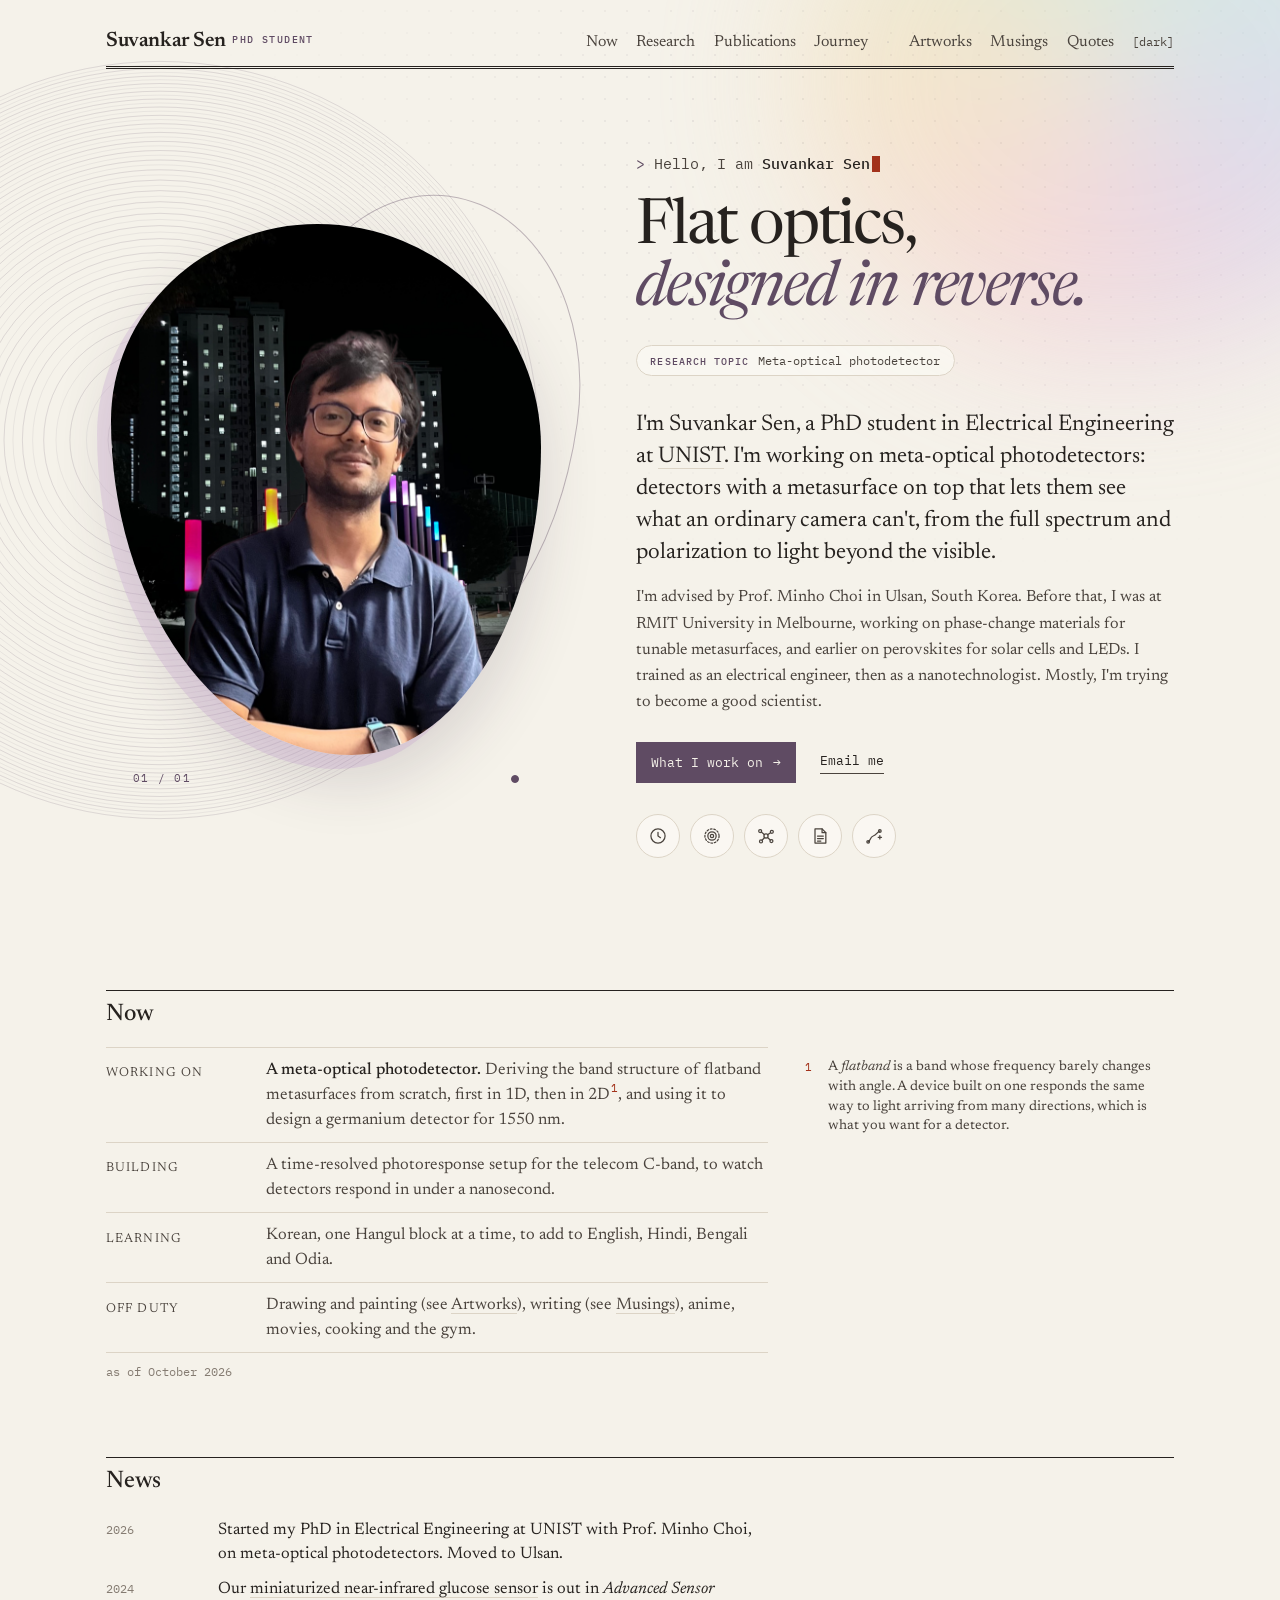
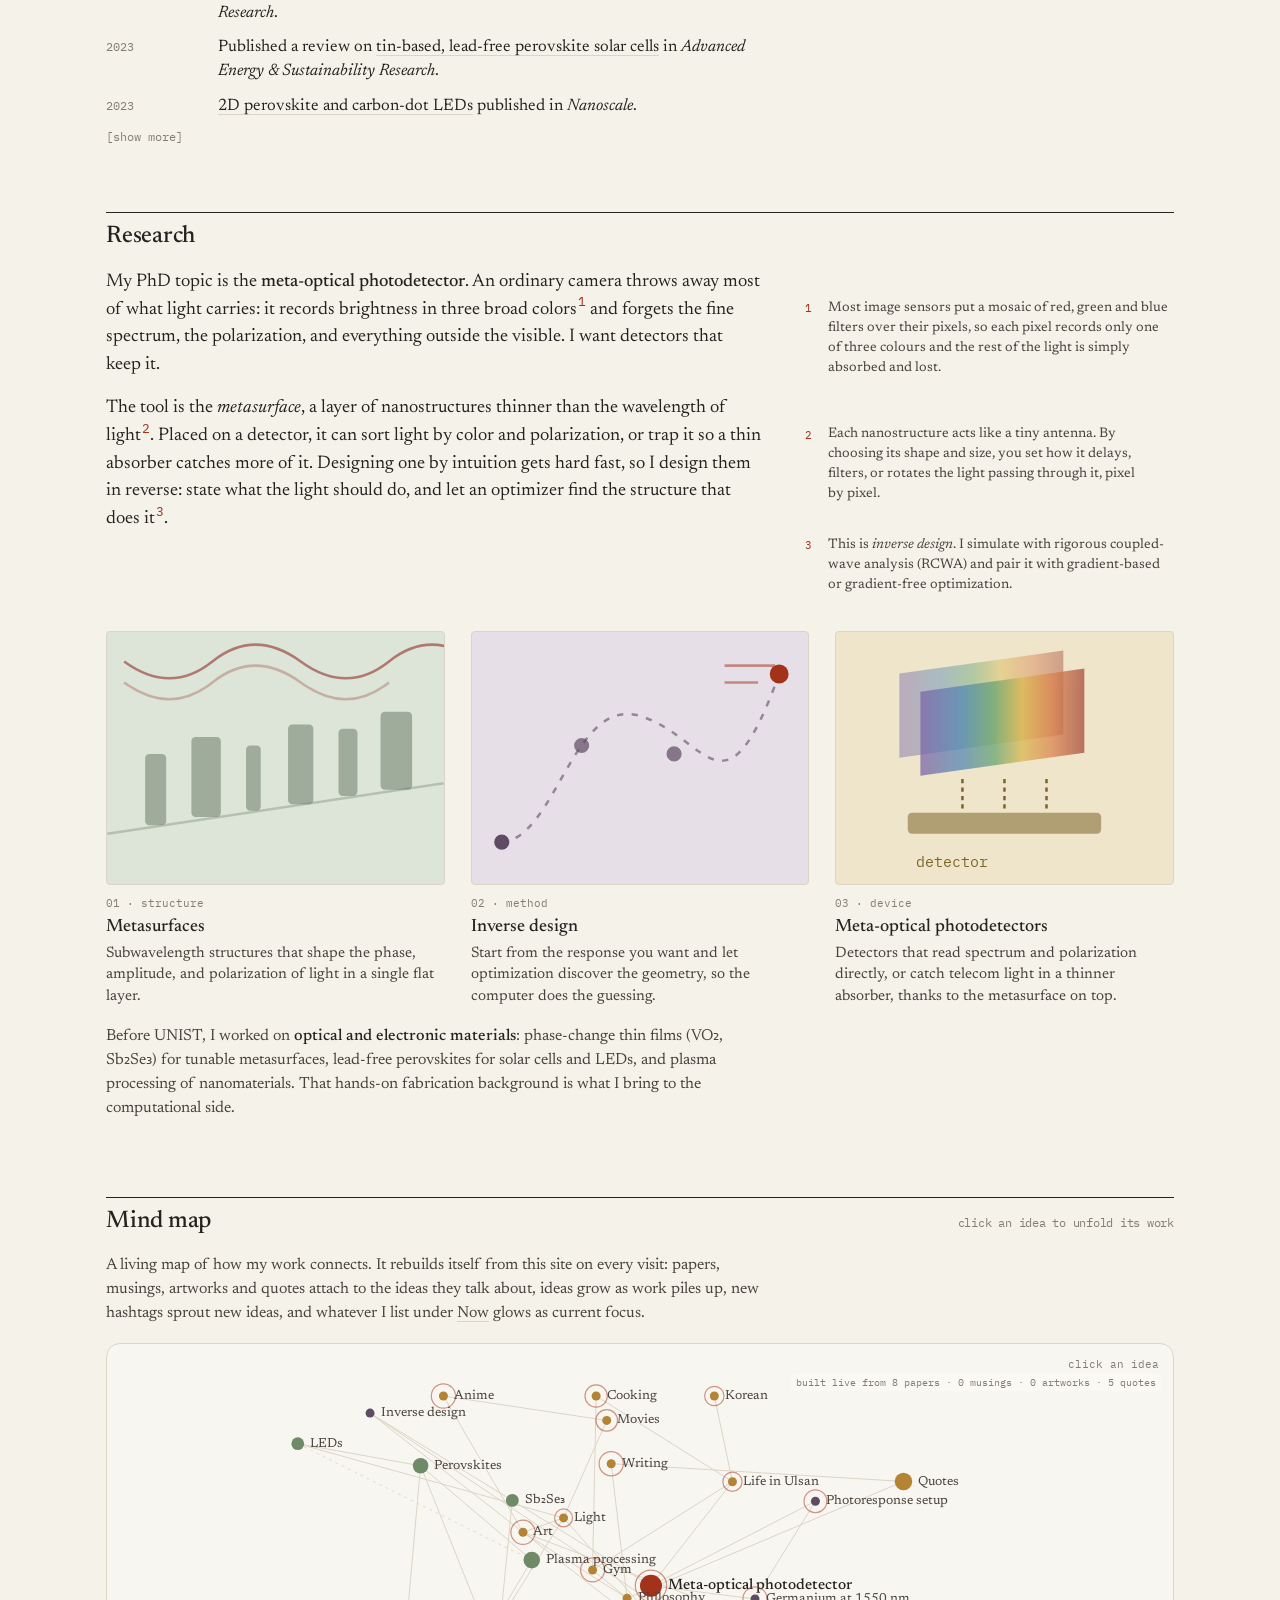
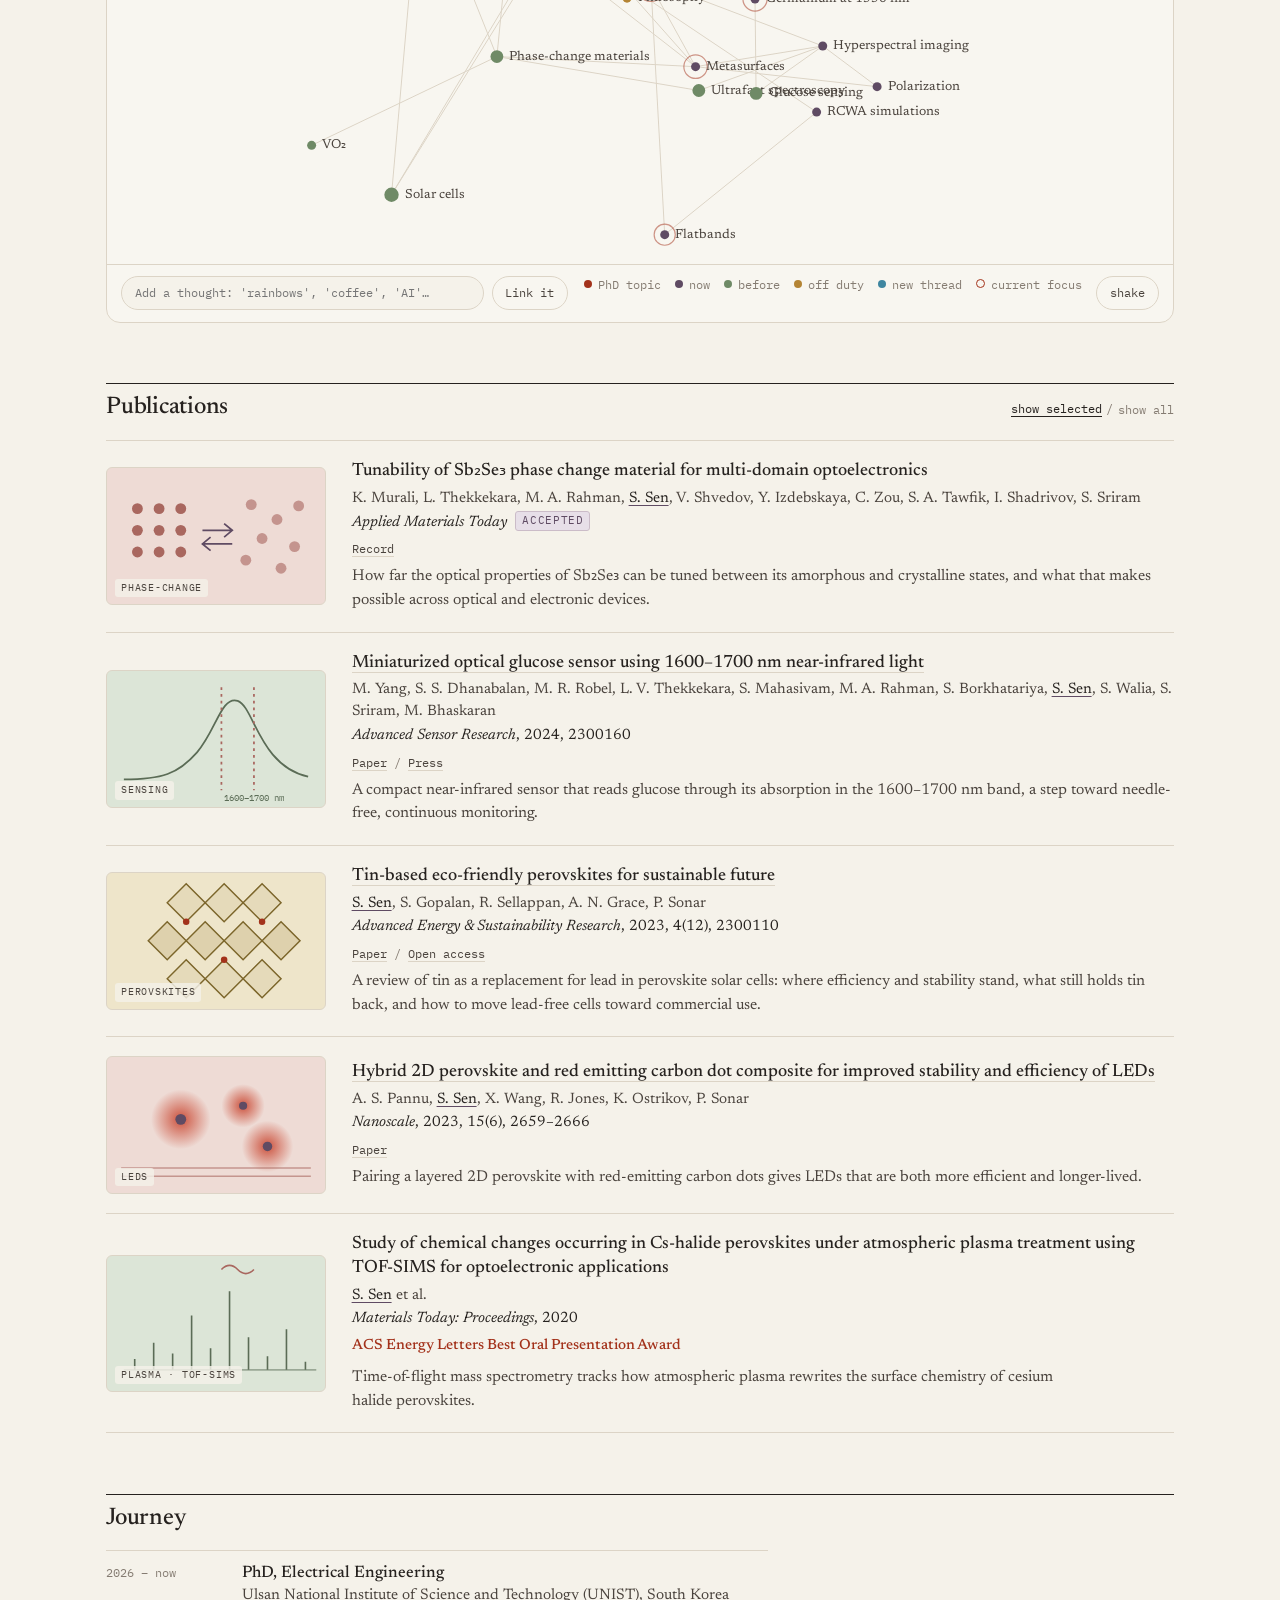
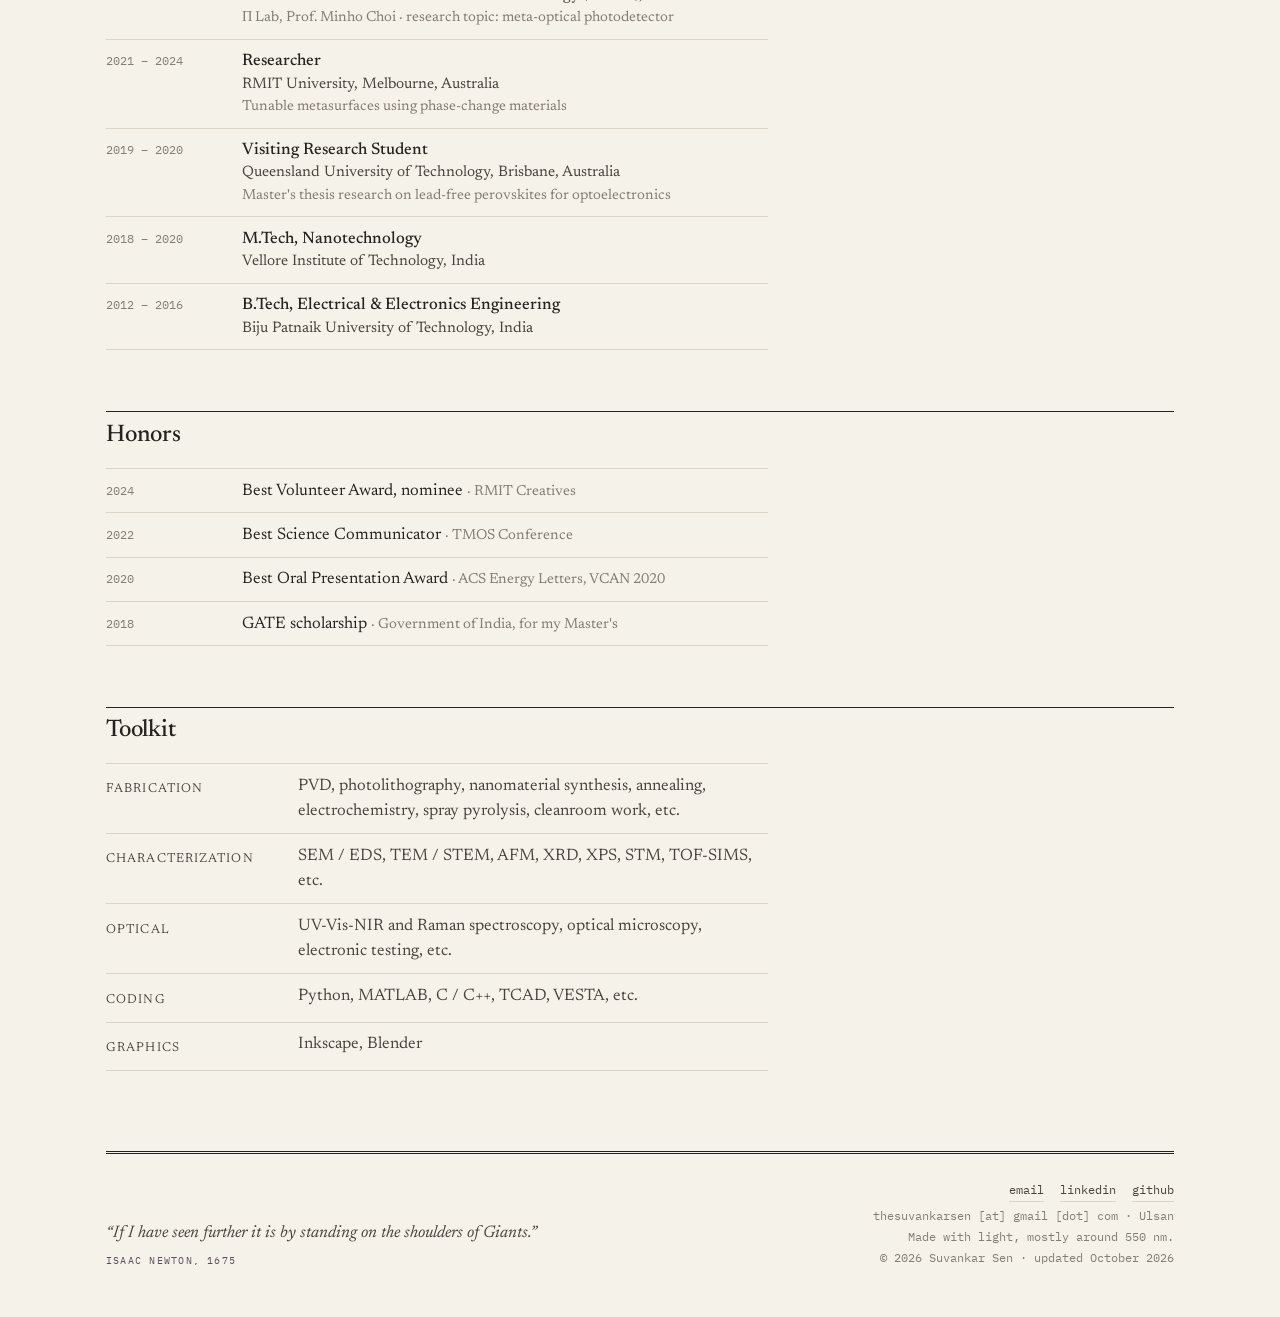
==== index.html @ 58eb1ae8 "Add Graphics to Toolkit Co-Authored-By: Claude Opus 5.5 <noreply@anthropic.com> Claude-Session: htt" ====
<!DOCTYPE html>
<html lang="en">
<head>
<meta charset="UTF-8">
<meta name="viewport" content="width=device-width, initial-scale=1.0">
<title>Suvankar Sen</title>
<meta name="author" content="Suvankar Sen">
<meta name="description" content="Suvankar Sen, PhD student in Electrical Engineering at UNIST. Research topic: meta-optical photodetectors, designed with metasurfaces and inverse design.">
<meta property="og:title" content="Suvankar Sen">
<meta property="og:description" content="PhD student at UNIST. Research topic: meta-optical photodetectors.">
<meta property="og:type" content="website">
<link rel="icon" href="data:image/svg+xml,%3Csvg xmlns='http://www.w3.org/2000/svg' viewBox='0 0 32 32'%3E%3Cellipse cx='16' cy='16' rx='13' ry='15' fill='%235f4b63'/%3E%3Ctext x='16' y='21.5' text-anchor='middle' font-family='Georgia,serif' font-size='16' fill='%23fbf9f4'%3ES%3C/text%3E%3C/svg%3E">
<link rel="preconnect" href="https://fonts.googleapis.com">
<link rel="preconnect" href="https://fonts.gstatic.com" crossorigin>
<link href="https://fonts.googleapis.com/css2?family=Newsreader:ital,opsz,wght@0,6..72,300;0,6..72,400;0,6..72,500;0,6..72,600;1,6..72,400;1,6..72,500&family=IBM+Plex+Mono:ital,wght@0,400;0,500;1,400&display=swap" rel="stylesheet">
<link rel="stylesheet" href="style.css">
</head>
<body>
<div class="bgwrap" aria-hidden="true"><span class="bg glow"></span><span class="bg zone"></span></div>
<div class="page">

  <header class="running">
    <a class="brand" href="index.html">Suvankar Sen<span>PhD student</span></a>
    <nav aria-label="Site">
      <a href="#now">Now</a>
      <a href="#research">Research</a>
      <a href="#publications">Publications</a>
      <a href="#journey">Journey</a>
      <span class="sep" aria-hidden="true">·</span>
      <a href="artworks.html">Artworks</a>
      <a href="musings.html">Musings</a>
      <a href="quotes.html">Quotes</a>
      <button id="theme" type="button" aria-label="Toggle dark mode">[dark]</button>
    </nav>
  </header>

  <main>
  <!-- ===== Hero ===== -->
  <section class="hero" aria-label="Introduction" style="padding-top:0">
    <figure class="portrait">
      <span class="backdrop" aria-hidden="true"></span>
      <!-- Each photo carries the phrase(s) typed while it is on screen (data-say).
           Separate several phrases with |. Swap the placeholder images in images/
           for your own and edit data-say to match. -->
      <div class="frame" id="frame">
        <img class="on" src="Profile-Pic.png" alt="Portrait of Suvankar Sen" data-say="Suvankar Sen|a PhD student at UNIST">
        <img src="images/slide-1.jpg" alt="" data-say="an electrical engineer">
        <img src="images/slide-2.jpg" alt="" data-say="a nanotechnologist">
        <img src="images/slide-3.jpg" alt="" data-say="building meta-optical photodetectors">
        <img src="images/slide-4.jpg" alt="" data-say="an artist on the side">
      </div>
      <figcaption><span class="count" id="count">01 / 05</span><span class="dots" id="dots" role="tablist" aria-label="Choose photo"></span></figcaption>
    </figure>

    <div class="copy">
      <p class="hello"><span class="prompt">&gt;</span> Hello, I am <span id="typed">Suvankar Sen</span><span class="caret" aria-hidden="true"></span></p>
      <h1>Flat optics, <em>designed in reverse.</em></h1>
      <p class="topic"><b>Research topic</b> Meta-optical photodetector</p>
      <p class="lead">I'm Suvankar Sen, a PhD student in Electrical Engineering at <a href="https://www.unist.ac.kr" target="_blank" rel="noopener">UNIST</a>. I'm working on meta-optical photodetectors: detectors with a metasurface on top that lets them see what an ordinary camera can't, from the full spectrum and polarization to light beyond the visible.</p>
      <p class="bio">I'm advised by Prof. Minho Choi in Ulsan, South Korea. Before that, I was at RMIT University in Melbourne, working on phase-change materials for tunable metasurfaces, and earlier on perovskites for solar cells and LEDs. I trained as an electrical engineer, then as a nanotechnologist. Mostly, I'm trying to become a good scientist.</p>
      <div class="actions">
        <a class="btn" href="#research">What I work on <span aria-hidden="true">→</span></a>
        <a class="ul" href="mailto:thesuvankarsen@gmail.com">Email me</a>
      </div>

      <!-- Icon links: the label slides out on hover (always shown on touch screens) -->
      <nav class="dock" aria-label="Sections">
        <a href="#now" aria-label="Now"><svg viewBox="0 0 24 24" fill="none" stroke="currentColor" stroke-width="1.5" stroke-linecap="round" aria-hidden="true"><circle cx="12" cy="12" r="8.5"/><path d="M12 7.5V12l3 2"/></svg><span>Now</span></a>
        <a href="#research" aria-label="Research"><svg viewBox="0 0 24 24" fill="none" stroke="currentColor" stroke-width="1.5" stroke-linecap="round" aria-hidden="true"><circle cx="12" cy="12" r="2"/><circle cx="12" cy="12" r="5"/><circle cx="12" cy="12" r="8.5" stroke-dasharray="2 2.2"/></svg><span>Research</span></a>
        <a href="#mindmap" aria-label="Mind map"><svg viewBox="0 0 24 24" fill="none" stroke="currentColor" stroke-width="1.5" stroke-linecap="round" aria-hidden="true"><circle cx="12" cy="12" r="2.5"/><circle cx="5" cy="6" r="1.8"/><circle cx="19" cy="7" r="1.8"/><circle cx="6" cy="18.5" r="1.8"/><circle cx="18.5" cy="18" r="1.8"/><path d="M10.2 10.4 6.4 7.2M13.9 10.6l3.5-2.6M10.3 13.8l-3 3.3M13.8 13.9l3.3 2.8"/></svg><span>Mind map</span></a>
        <a href="#publications" aria-label="Publications"><svg viewBox="0 0 24 24" fill="none" stroke="currentColor" stroke-width="1.5" stroke-linecap="round" stroke-linejoin="round" aria-hidden="true"><path d="M6 3.5h8.5L19 8v12.5H6z"/><path d="M14.5 3.5V8H19M9 12h7M9 15h7M9 18h4"/></svg><span>Publications</span></a>
        <a href="#journey" aria-label="Journey"><svg viewBox="0 0 24 24" fill="none" stroke="currentColor" stroke-width="1.5" stroke-linecap="round" stroke-linejoin="round" aria-hidden="true"><path d="M5 19c3-1 2-6 6-7s5-5 8-6"/><circle cx="5" cy="19" r="1.6"/><circle cx="19" cy="6" r="1.6"/><path d="M19 11.5v4M17 13.5h4"/></svg><span>Journey</span></a>
      </nav>
    </div>
  </section>

  <!-- ===== Now ===== -->
  <section id="now" class="reveal">
    <h2>Now</h2>
    <div class="col">
      <dl class="now">
        <div><dt>Working on</dt><dd><b>A meta-optical photodetector.</b> Deriving the band structure of flatband metasurfaces from scratch, first in 1D, then in 2D<label for="sn-flat" class="sn-toggle"></label><input type="checkbox" id="sn-flat" class="sn-check"><span class="sidenote">A <em>flatband</em> is a band whose frequency barely changes with angle. A device built on one responds the same way to light arriving from many directions, which is what you want for a detector.</span>, and using it to design a germanium detector for 1550&nbsp;nm.</dd></div>
        <div><dt>Building</dt><dd>A time-resolved photoresponse setup for the telecom C-band, to watch detectors respond in under a nanosecond.</dd></div>
        <div><dt>Learning</dt><dd>Korean, one Hangul block at a time, to add to English, Hindi, Bengali and Odia.</dd></div>
        <div><dt>Off duty</dt><dd>Drawing and painting (see <a href="artworks.html">Artworks</a>), writing (see <a href="musings.html">Musings</a>), anime, movies, cooking and the gym.</dd></div>
      </dl>
      <p class="asof">as of October 2026</p>
    </div>
  </section>

  <!-- ===== News ===== -->
  <section id="news" class="reveal">
    <h2>News</h2>
    <div class="col">
      <ul class="news" id="newsList">
        <li><span class="d">2026</span><span>Started my PhD in Electrical Engineering at UNIST with Prof. Minho Choi, on meta-optical photodetectors. Moved to Ulsan.</span></li>
        <li><span class="d">2024</span><span>Our <a href="#p-glucose">miniaturized near-infrared glucose sensor</a> is out in <em>Advanced Sensor Research</em>.</span></li>
        <li><span class="d">2023</span><span>Published a review on <a href="#p-tin">tin-based, lead-free perovskite solar cells</a> in <em>Advanced Energy &amp; Sustainability Research</em>.</span></li>
        <li><span class="d">2023</span><span><a href="#p-led">2D perovskite and carbon-dot LEDs</a> published in <em>Nanoscale</em>.</span></li>
        <li class="hidden"><span class="d">2022</span><span>Named Best Science Communicator at the TMOS Conference.</span></li>
        <li class="hidden"><span class="d">2020</span><span>Won the ACS Energy Letters Best Oral Presentation Award at VCAN 2020.</span></li>
      </ul>
      <button class="show-more" id="newsMore" type="button">[show more]</button>
    </div>
  </section>

  <!-- ===== Research ===== -->
  <section id="research" class="reveal">
    <h2>Research</h2>
    <div class="col">
      <p>My PhD topic is the <b style="font-weight:500">meta-optical photodetector</b>. An ordinary camera throws away most of what light carries: it records brightness in three broad colors<label for="sn-rgb" class="sn-toggle"></label><input type="checkbox" id="sn-rgb" class="sn-check"><span class="sidenote">Most image sensors put a mosaic of red, green and blue filters over their pixels, so each pixel records only one of three colours and the rest of the light is simply absorbed and lost.</span> and forgets the fine spectrum, the polarization, and everything outside the visible. I want detectors that keep it.</p>
      <p>The tool is the <em>metasurface</em>, a layer of nanostructures thinner than the wavelength of light<label for="sn-meta" class="sn-toggle"></label><input type="checkbox" id="sn-meta" class="sn-check"><span class="sidenote">Each nanostructure acts like a tiny antenna. By choosing its shape and size, you set how it delays, filters, or rotates the light passing through it, pixel by pixel.</span>. Placed on a detector, it can sort light by color and polarization, or trap it so a thin absorber catches more of it. Designing one by intuition gets hard fast, so I design them in reverse: state what the light should do, and let an optimizer find the structure that does it<label for="sn-inv" class="sn-toggle"></label><input type="checkbox" id="sn-inv" class="sn-check"><span class="sidenote">This is <em>inverse design</em>. I simulate with rigorous coupled-wave analysis (RCWA) and pair it with gradient-based or gradient-free optimization.</span>.</p>
    </div>
    <div class="grid">
      <div>
        <div class="thumb" style="background:var(--t-sage)">
          <svg viewBox="0 0 160 120" aria-hidden="true"><g fill="none" stroke="#5b6c56" stroke-width="1.2" opacity=".85">
            <path d="M0 96 L160 72" stroke-opacity=".35"/>
            <g fill="#5b6c56" fill-opacity=".55" stroke="none">
              <rect x="18" y="58" width="10" height="34" rx="2"/><rect x="40" y="50" width="14" height="38" rx="2"/><rect x="66" y="54" width="7" height="31" rx="2"/>
              <rect x="86" y="44" width="12" height="38" rx="2"/><rect x="110" y="46" width="9" height="32" rx="2"/><rect x="130" y="38" width="15" height="37" rx="2"/>
            </g>
            <path d="M8 14 Q 30 30 50 14 T 92 14 T 134 14 T 176 14" stroke="#a9675f"/>
            <path d="M8 24 Q 30 40 50 24 T 92 24 T 134 24" stroke="#a9675f" stroke-opacity=".5"/>
          </g></svg>
        </div>
        <div class="cap"><span class="m">01 · structure</span><div class="t">Metasurfaces</div><span class="s">Subwavelength structures that shape the phase, amplitude, and polarization of light in a single flat layer.</span></div>
      </div>
      <div>
        <div class="thumb" style="background:var(--t-plum)">
          <svg viewBox="0 0 160 120" aria-hidden="true"><g fill="none" stroke="#5f4b63" stroke-width="1.2">
            <path d="M14 100 C 40 98, 48 30, 80 40 S 120 92, 146 20" stroke-dasharray="3 4" opacity=".6"/>
            <circle cx="14" cy="100" r="3" fill="#5f4b63"/><circle cx="52" cy="54" r="3" fill="#5f4b63" opacity=".7"/><circle cx="96" cy="58" r="3" fill="#5f4b63" opacity=".7"/><circle cx="146" cy="20" r="4.5" fill="#a3321b" stroke="none"/>
            <path d="M120 16 h24 M120 24 h16" stroke="#a3321b" opacity=".5"/>
          </g></svg>
        </div>
        <div class="cap"><span class="m">02 · method</span><div class="t">Inverse design</div><span class="s">Start from the response you want and let optimization discover the geometry, so the computer does the guessing.</span></div>
      </div>
      <div>
        <div class="thumb" style="background:var(--t-sand)">
          <svg viewBox="0 0 160 120" aria-hidden="true">
            <defs><linearGradient id="spec" x1="0" x2="1"><stop offset="0" stop-color="#6b4fa0"/><stop offset=".25" stop-color="#3c78b4"/><stop offset=".45" stop-color="#4f9a62"/><stop offset=".62" stop-color="#d6b13a"/><stop offset=".8" stop-color="#d8743a"/><stop offset="1" stop-color="#9a2f22"/></linearGradient></defs>
            <g opacity=".85"><rect x="30" y="10" width="78" height="40" fill="url(#spec)" opacity=".45" transform="skewY(-8) translate(0,14)"/><rect x="40" y="20" width="78" height="40" fill="url(#spec)" opacity=".75" transform="skewY(-8) translate(0,14)"/></g>
            <rect x="34" y="86" width="92" height="10" rx="2" fill="#7c662b" opacity=".55"/>
            <path d="M60 70 v14 M80 70 v14 M100 70 v14" stroke="#7c662b" stroke-width="1.2" stroke-dasharray="2 2"/>
            <text x="38" y="112" font-family="IBM Plex Mono, monospace" font-size="7" fill="#7c662b">detector</text>
          </svg>
        </div>
        <div class="cap"><span class="m">03 · device</span><div class="t">Meta-optical photodetectors</div><span class="s">Detectors that read spectrum and polarization directly, or catch telecom light in a thinner absorber, thanks to the metasurface on top.</span></div>
      </div>
    </div>
    <p class="col muted" style="font-size:1rem; margin-top:1rem">Before UNIST, I worked on <b style="font-weight:500;color:var(--ink)">optical and electronic materials</b>: phase-change thin films (VO₂, Sb₂Se₃) for tunable metasurfaces, lead-free perovskites for solar cells and LEDs, and plasma processing of nanomaterials. That hands-on fabrication background is what I bring to the computational side.</p>
  </section>

  <!-- ===== Mind map ===== -->
  <section id="mindmap" class="reveal">
    <h2>Mind map <span class="more">click an idea to unfold its work</span></h2>
    <p class="col muted mm-intro">A living map of how my work connects. It rebuilds itself from this site on every visit: papers, musings, artworks and quotes attach to the ideas they talk about, ideas grow as work piles up, new hashtags sprout new ideas, and whatever I list under <a href="#now">Now</a> glows as current focus.</p>
    <div class="mm">
      <canvas id="mm" aria-label="Interactive map of how my research and interests connect. Drag nodes, click one for a note, or add your own word below."></canvas>
      <div class="card-note" id="mmCard" role="status" aria-live="polite"></div>
      <span class="mm-hint" id="mmHint">click an idea</span>
      <span class="mm-status" id="mmStatus"></span>
      <div class="mm-bar">
        <form id="mmForm">
          <input id="mmInput" type="text" maxlength="28" placeholder="Add a thought: 'rainbows', 'coffee', 'AI'…" aria-label="Add a word to the map" autocomplete="off">
          <button type="submit">Link it</button>
        </form>
        <div class="mm-legend">
          <span><i style="background:var(--rub)"></i>PhD topic</span>
          <span><i style="background:var(--plum)"></i>now</span>
          <span><i style="background:#6f8a66"></i>before</span>
          <span><i style="background:#b48434"></i>off duty</span>
          <span><i style="background:#3f86a0"></i>new thread</span>
          <span><i class="ring"></i>current focus</span>
          <button type="button" id="mmShake">shake</button>
        </div>
      </div>
    </div>
  </section>

  <!-- ===== Publications ===== -->
  <section id="publications" class="reveal">
    <h2>Publications <span class="more toggle" role="group" aria-label="Filter publications"><button type="button" data-f="sel" aria-pressed="true">show selected</button> / <button type="button" data-f="all" aria-pressed="false">show all</button></span></h2>
    <ol class="pubs" id="pubs">

      <li class="pub" data-sel="1">
        <!-- To add a video later, replace the <svg> with:
             <video src="media/my-clip.mp4" muted loop playsinline preload="none"></video>
             It plays on hover (desktop) or when scrolled into view (phone). -->
        <div class="media" style="background:var(--t-rose)">
          <svg viewBox="0 0 160 100" aria-hidden="true"><g fill="#a9675f">
            <circle cx="22" cy="30" r="4"/><circle cx="38" cy="30" r="4"/><circle cx="54" cy="30" r="4"/><circle cx="22" cy="46" r="4"/><circle cx="38" cy="46" r="4"/><circle cx="54" cy="46" r="4"/><circle cx="22" cy="62" r="4"/><circle cx="38" cy="62" r="4"/><circle cx="54" cy="62" r="4"/>
            <circle cx="106" cy="27" r="4" opacity=".6"/><circle cx="125" cy="38" r="4" opacity=".6"/><circle cx="114" cy="52" r="4" opacity=".6"/><circle cx="138" cy="58" r="4" opacity=".6"/><circle cx="102" cy="68" r="4" opacity=".6"/><circle cx="128" cy="74" r="4" opacity=".6"/><circle cx="141" cy="28" r="4" opacity=".6"/></g>
            <path d="M70 46 h22 m-6 -5 l6 5 -6 5 M92 56 h-22 m6 -5 l-6 5 6 5" stroke="#5f4b63" stroke-width="1.3" fill="none"/></svg>
          <span class="tag">phase-change</span>
        </div>
        <div>
          <div class="t">Tunability of Sb₂Se₃ phase change material for multi-domain optoelectronics</div>
          <div class="au">K. Murali, L. Thekkekara, M. A. Rahman, <u>S. Sen</u>, V. Shvedov, Y. Izdebskaya, C. Zou, S. A. Tawfik, I. Shadrivov, S. Sriram</div>
          <div class="v"><em>Applied Materials Today</em> <span class="status">accepted</span></div>
          <div class="lk"><a href="https://openresearch-repository.anu.edu.au/entities/publication/3a785ab1-55a9-44aa-acb0-f72ddc8fab2f" target="_blank" rel="noopener">Record</a></div>
          <p class="desc">How far the optical properties of Sb₂Se₃ can be tuned between its amorphous and crystalline states, and what that makes possible across optical and electronic devices.</p>
        </div>
      </li>

      <li class="pub" data-sel="0">
        <div class="media" style="background:var(--t-plum)">
          <svg viewBox="0 0 160 100" aria-hidden="true"><g fill="none" stroke="#5f4b63" stroke-width="1.3">
            <path d="M10 70 h20 l4 -40 l4 40 h12 l4 -24 l4 24 h14 l4 -12 l4 12 h80" />
            <path d="M10 82 Q 50 70 80 82 T 150 82" stroke-opacity=".45"/></g></svg>
          <span class="tag">ultrafast</span>
        </div>
        <div>
          <div class="t">Probing ultrafast spectroscopic analysis of intercalation in topological materials: carrier and phonon dynamics in A<sub>x</sub>Bi₂Se₃</div>
          <div class="au"><u>S. Sen</u> as second author</div>
          <div class="v">Submitted to <em>ACS Applied Optical Materials</em> <span class="status">under review</span></div>
          <p class="desc">Ultrafast spectroscopy of how intercalating atoms into Bi₂Se₃ changes the way its charge carriers and lattice vibrations relax.</p>
        </div>
      </li>

      <li class="pub" id="p-glucose" data-sel="1">
        <div class="media" style="background:var(--t-sage)">
          <svg viewBox="0 0 160 100" aria-hidden="true"><g fill="none" stroke-width="1.3">
            <path d="M12 80 C 40 80, 52 76, 66 60 S 84 18, 96 22 S 112 70, 148 78" stroke="#5b6c56"/>
            <path d="M84 12 v76 M108 12 v76" stroke="#a9675f" stroke-dasharray="2 3"/>
            <text x="86" y="96" font-family="IBM Plex Mono, monospace" font-size="7" fill="#5b6c56" stroke="none">1600–1700 nm</text></g></svg>
          <span class="tag">sensing</span>
        </div>
        <div>
          <div class="t"><a href="https://doi.org/10.1002/adsr.202300160" target="_blank" rel="noopener">Miniaturized optical glucose sensor using 1600–1700 nm near-infrared light</a></div>
          <div class="au">M. Yang, S. S. Dhanabalan, M. R. Robel, L. V. Thekkekara, S. Mahasivam, M. A. Rahman, S. Borkhatariya, <u>S. Sen</u>, S. Walia, S. Sriram, M. Bhaskaran</div>
          <div class="v"><em>Advanced Sensor Research</em>, 2024, 2300160</div>
          <div class="lk"><a href="https://doi.org/10.1002/adsr.202300160" target="_blank" rel="noopener">Paper</a> / <a href="https://tmos.org.au/research/continuous-non-invasive-glucose-sensing-on-the-horizon-with-the-development-of-a-new-optical-sensor/" target="_blank" rel="noopener">Press</a></div>
          <p class="desc">A compact near-infrared sensor that reads glucose through its absorption in the 1600–1700&nbsp;nm band, a step toward needle-free, continuous monitoring.</p>
        </div>
      </li>

      <li class="pub" id="p-tin" data-sel="1">
        <div class="media" style="background:var(--t-sand)">
          <svg viewBox="0 0 160 100" aria-hidden="true"><g stroke="#7c662b" stroke-width="1.1" fill="#d1c196" fill-opacity=".55">
            <path d="M30 50 l14 -14 l14 14 l-14 14z"/><path d="M58 50 l14 -14 l14 14 l-14 14z"/><path d="M86 50 l14 -14 l14 14 l-14 14z"/><path d="M114 50 l14 -14 l14 14 l-14 14z"/>
            <path d="M44 22 l14 -14 l14 14 l-14 14z" fill-opacity=".3"/><path d="M72 22 l14 -14 l14 14 l-14 14z" fill-opacity=".3"/><path d="M100 22 l14 -14 l14 14 l-14 14z" fill-opacity=".3"/>
            <path d="M44 78 l14 -14 l14 14 l-14 14z" fill-opacity=".3"/><path d="M72 78 l14 -14 l14 14 l-14 14z" fill-opacity=".3"/><path d="M100 78 l14 -14 l14 14 l-14 14z" fill-opacity=".3"/></g>
            <g fill="#a3321b"><circle cx="58" cy="36" r="2.4"/><circle cx="86" cy="64" r="2.4"/><circle cx="114" cy="36" r="2.4"/></g></svg>
          <span class="tag">perovskites</span>
        </div>
        <div>
          <div class="t"><a href="https://doi.org/10.1002/aesr.202300110" target="_blank" rel="noopener">Tin-based eco-friendly perovskites for sustainable future</a></div>
          <div class="au"><u>S. Sen</u>, S. Gopalan, R. Sellappan, A. N. Grace, P. Sonar</div>
          <div class="v"><em>Advanced Energy &amp; Sustainability Research</em>, 2023, 4(12), 2300110</div>
          <div class="lk"><a href="https://doi.org/10.1002/aesr.202300110" target="_blank" rel="noopener">Paper</a> / <a href="https://doaj.org/article/e2afdee52e274a88b12fc021350aaa5c" target="_blank" rel="noopener">Open access</a></div>
          <p class="desc">A review of tin as a replacement for lead in perovskite solar cells: where efficiency and stability stand, what still holds tin back, and how to move lead-free cells toward commercial use.</p>
        </div>
      </li>

      <li class="pub" id="p-led" data-sel="1">
        <div class="media" style="background:var(--t-rose)">
          <svg viewBox="0 0 160 100" aria-hidden="true">
            <defs><radialGradient id="glow"><stop offset="0" stop-color="#c8432d" stop-opacity=".9"/><stop offset="1" stop-color="#c8432d" stop-opacity="0"/></radialGradient></defs>
            <circle cx="54" cy="46" r="22" fill="url(#glow)"/><circle cx="100" cy="36" r="16" fill="url(#glow)"/><circle cx="118" cy="66" r="19" fill="url(#glow)"/>
            <g fill="#5f4b63"><circle cx="54" cy="46" r="4"/><circle cx="100" cy="36" r="3"/><circle cx="118" cy="66" r="3.5"/></g>
            <path d="M10 88 h140 M10 82 h140" stroke="#a9675f" stroke-width="1.1" opacity=".6"/></svg>
          <span class="tag">LEDs</span>
        </div>
        <div>
          <div class="t"><a href="https://doi.org/10.1039/D2NR06942C" target="_blank" rel="noopener">Hybrid 2D perovskite and red emitting carbon dot composite for improved stability and efficiency of LEDs</a></div>
          <div class="au">A. S. Pannu, <u>S. Sen</u>, X. Wang, R. Jones, K. Ostrikov, P. Sonar</div>
          <div class="v"><em>Nanoscale</em>, 2023, 15(6), 2659–2666</div>
          <div class="lk"><a href="https://doi.org/10.1039/D2NR06942C" target="_blank" rel="noopener">Paper</a></div>
          <p class="desc">Pairing a layered 2D perovskite with red-emitting carbon dots gives LEDs that are both more efficient and longer-lived.</p>
        </div>
      </li>

      <li class="pub" data-sel="0">
        <div class="media" style="background:var(--t-plum)">
          <svg viewBox="0 0 160 100" aria-hidden="true">
            <g fill="#3c78b4" fill-opacity=".7"><circle cx="40" cy="40" r="7"/><circle cx="62" cy="62" r="5"/><circle cx="30" cy="70" r="4"/></g>
            <g fill="#4f9a62" fill-opacity=".7"><circle cx="112" cy="36" r="7"/><circle cx="130" cy="62" r="5"/><circle cx="100" cy="70" r="4"/></g>
            <path d="M74 48 h14 m-5 -5 l5 5 -5 5" stroke="#5f4b63" stroke-width="1.3" fill="none"/></svg>
          <span class="tag">quantum dots</span>
        </div>
        <div>
          <div class="t"><a href="https://doi.org/10.1002/admt.202100586" target="_blank" rel="noopener">Monochromatic blue and switchable blue-green carbon quantum dots by room-temperature air plasma processing</a></div>
          <div class="au">J. Weerasinghe et al., incl. <u>S. Sen</u></div>
          <div class="v"><em>Advanced Materials Technologies</em>, 2022, 7(4), 2100586</div>
          <div class="lk"><a href="https://doi.org/10.1002/admt.202100586" target="_blank" rel="noopener">Paper</a></div>
          <p class="desc">Carbon quantum dots made with nothing but air plasma at room temperature, with emission that can be held blue or switched to green.</p>
        </div>
      </li>

      <li class="pub" data-sel="0">
        <div class="media" style="background:var(--t-sand)">
          <svg viewBox="0 0 160 100" aria-hidden="true"><g stroke="#7c662b" stroke-width="1.1">
            <circle cx="132" cy="22" r="9" fill="#d6b13a" fill-opacity=".7"/><path d="M118 34 l-30 22 M126 38 l-22 26 M114 26 l-38 18" stroke-dasharray="3 3"/>
            <rect x="20" y="58" width="104" height="8" fill="#d1c196" fill-opacity=".6"/><rect x="20" y="66" width="104" height="10" fill="#a9675f" fill-opacity=".35"/><rect x="20" y="76" width="104" height="8" fill="#d1c196" fill-opacity=".6"/></g></svg>
          <span class="tag">solar cells</span>
        </div>
        <div>
          <div class="t">Efficiency enhancement of low-cost metal free dye sensitized solar cells via non-thermal atmospheric pressure plasma surface treatment</div>
          <div class="au">J. Weerasinghe, <u>S. Sen</u>, J. M. K. W. Kumari, M. A. K. L. Dissanayake, G. K. R. Senadeera, C. A. Thotawatthage, M. Ekanayake, R. Zhou, P. J. Cullen, P. Sonar, K. Vasilev, K. Ostrikov</div>
          <div class="v"><em>Solar Energy</em>, 2021, 215, 367–374</div>
          <div class="lk"><a href="https://research-repository.griffith.edu.au/items/62bdb73c-376a-4399-a949-786fedabef30" target="_blank" rel="noopener">Record</a></div>
          <p class="desc">A short, cold plasma treatment of the photoanode raises the efficiency of cheap, metal-free dye-sensitized solar cells.</p>
        </div>
      </li>

      <li class="pub" data-sel="1">
        <div class="media" style="background:var(--t-sage)">
          <svg viewBox="0 0 160 100" aria-hidden="true"><g stroke="#5b6c56" stroke-width="1.2" fill="none">
            <path d="M20 84 v-8 M34 84 v-20 M48 84 v-12 M62 84 v-40 M76 84 v-16 M90 84 v-58 M104 84 v-24 M118 84 v-10 M132 84 v-30 M146 84 v-6"/>
            <path d="M12 84 h142" stroke-opacity=".5"/></g>
            <path d="M84 10 q 6 -6 12 0 t 12 0" stroke="#a9675f" stroke-width="1.2" fill="none"/></svg>
          <span class="tag">plasma · TOF-SIMS</span>
        </div>
        <div>
          <div class="t">Study of chemical changes occurring in Cs-halide perovskites under atmospheric plasma treatment using TOF-SIMS for optoelectronic applications</div>
          <div class="au"><u>S. Sen</u> et al.</div>
          <div class="v"><em>Materials Today: Proceedings</em>, 2020</div>
          <span class="award">ACS Energy Letters Best Oral Presentation Award</span>
          <p class="desc">Time-of-flight mass spectrometry tracks how atmospheric plasma rewrites the surface chemistry of cesium halide perovskites.</p>
        </div>
      </li>
    </ol>
  </section>

  <!-- ===== Journey ===== -->
  <section id="journey" class="reveal">
    <h2>Journey</h2>
    <div class="col">
      <ul class="plain">
        <li><span class="d">2026 – now</span><span><b style="font-weight:500">PhD, Electrical Engineering</b><span class="w">Ulsan National Institute of Science and Technology (UNIST), South Korea</span><span class="n">Π Lab, Prof. Minho Choi · research topic: meta-optical photodetector</span></span></li>
        <li><span class="d">2021 – 2024</span><span><b style="font-weight:500">Researcher</b><span class="w">RMIT University, Melbourne, Australia</span><span class="n">Tunable metasurfaces using phase-change materials</span></span></li>
        <li><span class="d">2019 – 2020</span><span><b style="font-weight:500">Visiting Research Student</b><span class="w">Queensland University of Technology, Brisbane, Australia</span><span class="n">Master's thesis research on lead-free perovskites for optoelectronics</span></span></li>
        <li><span class="d">2018 – 2020</span><span><b style="font-weight:500">M.Tech, Nanotechnology</b><span class="w">Vellore Institute of Technology, India</span></span></li>
        <li><span class="d">2012 – 2016</span><span><b style="font-weight:500">B.Tech, Electrical &amp; Electronics Engineering</b><span class="w">Biju Patnaik University of Technology, India</span></span></li>
      </ul>
    </div>
  </section>

  <!-- ===== Honors ===== -->
  <section id="honors" class="reveal">
    <h2>Honors</h2>
    <div class="col">
      <ul class="plain">
        <li><span class="d">2024</span><span>Best Volunteer Award, nominee <span class="n in">· RMIT Creatives</span></span></li>
        <li><span class="d">2022</span><span>Best Science Communicator <span class="n in">· TMOS Conference</span></span></li>
        <li><span class="d">2020</span><span>Best Oral Presentation Award <span class="n in">· ACS Energy Letters, VCAN 2020</span></span></li>
        <li><span class="d">2018</span><span>GATE scholarship <span class="n in">· Government of India, for my Master's</span></span></li>
      </ul>
    </div>
  </section>

  <!-- ===== Toolkit ===== -->
  <section id="toolkit" class="reveal">
    <h2>Toolkit</h2>
    <div class="col">
      <dl class="threads">
        <div><dt>Fabrication</dt><dd>PVD, photolithography, nanomaterial synthesis, annealing, electrochemistry, spray pyrolysis, cleanroom work, etc.</dd></div>
        <div><dt>Characterization</dt><dd>SEM / EDS, TEM / STEM, AFM, XRD, XPS, STM, TOF-SIMS, etc.</dd></div>
        <div><dt>Optical</dt><dd>UV-Vis-NIR and Raman spectroscopy, optical microscopy, electronic testing, etc.</dd></div>
        <div><dt>Coding</dt><dd>Python, MATLAB, C / C++, TCAD, VESTA, etc.</dd></div>
        <div><dt>Graphics</dt><dd>Inkscape, Blender</dd></div>
      </dl>
    </div>
  </section>
  </main>

  <footer>
    <blockquote>“If I have seen further it is by standing on the shoulders of Giants.”<cite>Isaac Newton, 1675</cite></blockquote>
    <div class="fine">
      <div class="social">
        <a href="mailto:thesuvankarsen@gmail.com">email</a>
        <a href="https://www.linkedin.com/in/SuvankarSen" target="_blank" rel="noopener">linkedin</a>
        <a href="https://github.com/suvsen" target="_blank" rel="noopener">github</a>
        <!-- Uncomment and fill in when ready:
        <a href="https://scholar.google.com/citations?user=YOUR_ID" target="_blank" rel="noopener">scholar</a>
        <a href="https://orcid.org/YOUR-ORCID" target="_blank" rel="noopener">orcid</a>
        <a href="CV.pdf" target="_blank" rel="noopener">cv</a>
        -->
      </div>
      thesuvankarsen [at] gmail [dot] com · Ulsan<br>
      Made with light, mostly around 550&nbsp;nm.<br>
      © <span id="yr">2026</span> Suvankar Sen · updated October 2026
    </div>
  </footer>
</div>

<script src="site.js"></script>
<script src="mindmap.js"></script>
<script>
(() => {
  const reduce = matchMedia("(prefers-reduced-motion: reduce)").matches;

  /* ---- Portrait + typewriter, in sync ----
     Each photo types its own phrase(s); the photo changes only after its last
     phrase is erased, so text and picture always belong together. */
  const imgs = [...document.querySelectorAll("#frame img")];
  const slides = imgs.map(img => ({ img, say: (img.dataset.say || "").split("|").map(s => s.trim()).filter(Boolean) }));
  const typed = document.getElementById("typed");
  const count = document.getElementById("count");
  const dotsEl = document.getElementById("dots");
  const pad = n => String(n).padStart(2, "0");
  let cur = 0, timer = null, token = 0;

  let dots = [];
  const buildDots = () => {
    dotsEl.innerHTML = "";
    dots = slides.map((s, n) => {
      const b = document.createElement("button");
      b.type = "button"; b.setAttribute("role", "tab"); b.setAttribute("aria-label", "Photo " + (n + 1));
      b.addEventListener("click", () => { show(n); play(n); });
      dotsEl.appendChild(b); return b;
    });
  };
  buildDots();
  // A photo that fails to load is dropped from the rotation (with its phrase).
  const drop = s => {
    const i = slides.indexOf(s); if (i < 1) return;
    const showing = i === cur;
    slides.splice(i, 1); imgs.splice(i, 1); s.img.remove();
    if (cur > i) cur--;
    if (showing) cur = 0;
    buildDots(); imgs.forEach(im => im.classList.remove("on")); imgs[cur].classList.add("on"); dots[cur].classList.add("on");
    count.textContent = pad(cur + 1) + " / " + pad(slides.length);
    if (showing) play(cur);
  };
  slides.slice(1).forEach(s => {
    if (s.img.complete && !s.img.naturalWidth) drop(s);
    else s.img.addEventListener("error", () => drop(s));
  });

  function show(n) {
    imgs[cur].classList.remove("on"); dots[cur].classList.remove("on"); dots[cur].setAttribute("aria-selected", "false");
    cur = (n + slides.length) % slides.length;
    imgs[cur].classList.add("on"); dots[cur].classList.add("on"); dots[cur].setAttribute("aria-selected", "true");
    count.textContent = pad(cur + 1) + " / " + pad(slides.length);
  }
  show(0);

  const wait = (ms, t) => new Promise(r => { timer = setTimeout(() => r(t === token), ms); });

  async function play(start) {
    const t = ++token; clearTimeout(timer);
    let n = start;
    if (reduce) { typed.textContent = slides[n].say[0] || ""; return; }
    while (t === token) {
      if (n !== cur) show(n);
      const phrases = slides[n].say.length ? slides[n].say : [""];
      for (const p of phrases) {
        for (let i = 1; i <= p.length; i++) { typed.textContent = p.slice(0, i); if (!await wait(70 + Math.random() * 50, t)) return; }
        if (!await wait(p ? 2300 : 3500, t)) return;
        for (let i = p.length - 1; i >= 0; i--) { typed.textContent = p.slice(0, i); if (!await wait(30, t)) return; }
        if (!await wait(320, t)) return;
      }
      n = (n + 1) % slides.length;
    }
  }
  typed.textContent = "";
  play(0);
  // If the headshot is missing locally, fall back to the live copy.
  imgs[0].addEventListener("error", function f() { this.removeEventListener("error", f); this.src = "https://suvsen.github.io/site/Profile-Pic.png"; });
  document.addEventListener("visibilitychange", () => { if (document.hidden) { token++; clearTimeout(timer); } else play(cur); });

  /* ---- News: show more ---- */
  const more = document.getElementById("newsMore");
  more.addEventListener("click", () => {
    const hidden = document.querySelectorAll("#newsList li.hidden");
    if (hidden.length) { hidden.forEach(li => li.classList.replace("hidden", "was-hidden")); more.textContent = "[show less]"; }
    else { document.querySelectorAll("#newsList li.was-hidden").forEach(li => li.classList.replace("was-hidden", "hidden")); more.textContent = "[show more]"; }
  });

  /* ---- Publications: selected / all ---- */
  const pubs = [...document.querySelectorAll("#pubs .pub")];
  const btns = document.querySelectorAll(".toggle button");
  const filter = f => {
    pubs.forEach(p => p.classList.toggle("hidden", f === "sel" && p.dataset.sel !== "1"));
    btns.forEach(b => b.setAttribute("aria-pressed", String(b.dataset.f === f)));
  };
  btns.forEach(b => b.addEventListener("click", () => filter(b.dataset.f)));
  filter("sel");
  document.querySelectorAll('a[href^="#p-"]').forEach(a => a.addEventListener("click", () => {
    const t = document.querySelector(a.getAttribute("href")); if (t && t.classList.contains("hidden")) filter("all");
  }));

  /* ---- Project videos: play on hover / when visible ---- */
  document.querySelectorAll(".media video").forEach(v => {
    v.muted = true; v.playsInline = true;
    const m = v.closest(".pub");
    m.addEventListener("mouseenter", () => v.play().catch(() => {}));
    m.addEventListener("mouseleave", () => v.pause());
    if ("IntersectionObserver" in window && matchMedia("(hover: none)").matches) {
      new IntersectionObserver(es => es.forEach(e => e.isIntersecting ? v.play().catch(() => {}) : v.pause()), { threshold: .6 }).observe(v);
    }
  });
})();
</script>
</body>
</html>
---- style.css ----
/* ==========================================================
   Suvankar Sen: shared styles for every page
   ========================================================== */

/* ---------- Tokens ---------- */
:root {
  --paper: #f5f2ea;
  --card: #fbf9f4;
  --ink: #26221f;
  --ink-2: #4a433d;
  --grey: #857c72;
  --hair: #dcd4c6;
  --rule: #26221f;
  --plum: #5f4b63;
  --rub: #a3321b;
  --dot: rgba(60, 50, 70, .10);
  --zone: rgba(95, 75, 99, .16);
  --glow-op: .42;
  --t-rose: #eedbd5; --t-sage: #dce5d7; --t-plum: #e7dfe8; --t-sand: #eee5ca;
  --b-plum: #cbbcc8;
  --shadow: rgba(196, 160, 205, .30);
  --serif: "Newsreader", "Iowan Old Style", Georgia, serif;
  --mono: "IBM Plex Mono", ui-monospace, Menlo, monospace;
}
@media (prefers-color-scheme: dark) {
  :root:not([data-theme="light"]) {
    --paper: #16141a; --card: #1e1b22; --ink: #ece6dc; --ink-2: #c6bdb2; --grey: #8d8479;
    --hair: #37313b; --rule: #ece6dc; --plum: #cdb2d2; --rub: #ef8a6a;
    --dot: rgba(220, 210, 235, .07); --zone: rgba(205, 178, 210, .16); --glow-op: .22;
    --t-rose: #33261f; --t-sage: #232b21; --t-plum: #2b2330; --t-sand: #2e291b; --b-plum: #4c3d50;
    --shadow: rgba(140, 100, 150, .25);
  }
}
:root[data-theme="dark"] {
  --paper: #16141a; --card: #1e1b22; --ink: #ece6dc; --ink-2: #c6bdb2; --grey: #8d8479;
  --hair: #37313b; --rule: #ece6dc; --plum: #cdb2d2; --rub: #ef8a6a;
  --dot: rgba(220, 210, 235, .07); --zone: rgba(205, 178, 210, .16); --glow-op: .22;
  --t-rose: #33261f; --t-sage: #232b21; --t-plum: #2b2330; --t-sand: #2e291b; --b-plum: #4c3d50;
  --shadow: rgba(140, 100, 150, .25);
}

/* ---------- Base ---------- */
* { box-sizing: border-box; margin: 0; padding: 0; }
html { scroll-behavior: smooth; scroll-padding-top: 24px; }
body {
  font-family: var(--serif); font-size: 1.15rem; line-height: 1.5;
  color: var(--ink); background: var(--paper);
  -webkit-font-smoothing: antialiased; font-feature-settings: "kern", "liga", "onum";
  counter-reset: sidenote; overflow-x: hidden;
  transition: background-color .25s, color .25s;
}
::selection { background: var(--rub); color: var(--paper); }
a { color: inherit; text-decoration: none; }
p a, li a, dd a, .sidenote a, .pub .t a, .card-note a {
  border-bottom: 1px solid var(--hair); transition: color .2s, border-color .2s;
}
p a:hover, li a:hover, dd a:hover, .sidenote a:hover, .pub .t a:hover, .card-note a:hover { color: var(--rub); border-bottom-color: var(--rub); }
.page { position: relative; overflow-x: clip; max-width: 1180px; margin: 0 auto; padding: 0 clamp(20px, 4.5vw, 56px) 3rem; }
.page { z-index: 1; }

/* ---------- Background: "structured light" ----------
   A faint metasurface lattice of dots, a Fresnel zone plate
   behind the portrait, and a slowly shifting thin-film glow. */
body::before {
  content: ""; position: fixed; inset: 0; z-index: 0; pointer-events: none;
  background-image: radial-gradient(var(--dot) 1px, transparent 1.4px);
  background-size: 22px 22px;
  -webkit-mask-image: radial-gradient(ellipse 75% 60% at 70% 20%, #000 0%, transparent 75%);
          mask-image: radial-gradient(ellipse 75% 60% at 70% 20%, #000 0%, transparent 75%);
}
.bgwrap { position: absolute; top: 0; left: 0; right: 0; height: 1200px; overflow: hidden; pointer-events: none; z-index: 0; }
.bg { position: absolute; pointer-events: none; }
.bg.glow {
  top: -200px; right: -160px; width: 640px; height: 560px; border-radius: 50%;
  background: conic-gradient(from 200deg, #f2b8c6, #f5d6a0, #bfe0c4, #a9d6e5, #c9b8ec, #f2b8c6);
  filter: blur(70px); opacity: var(--glow-op);
  animation: film 40s linear infinite;
}
@keyframes film { to { filter: blur(70px) hue-rotate(360deg); } }
.bg.zone { width: 760px; height: 760px; left: calc(50% - 860px); top: 60px; color: var(--zone); animation: breathe 18s ease-in-out infinite alternate; }
@keyframes breathe { to { transform: scale(1.04) rotate(3deg); } }

/* ---------- Header (Janu running head) ---------- */
.running {
  display: flex; justify-content: space-between; align-items: baseline; gap: .6rem 2rem; flex-wrap: wrap;
  padding: 1.6rem 0 .6rem; border-bottom: 3px double var(--rule); font-size: 1rem;
}
.brand { font-weight: 600; letter-spacing: -.02em; font-size: 1.3rem; white-space: nowrap; }
.brand span { font-family: var(--mono); font-size: .62rem; font-weight: 500; letter-spacing: .14em; color: var(--plum); margin-left: .4rem; text-transform: uppercase; vertical-align: .25em; }
.running nav { display: flex; gap: .4rem 1.15rem; flex-wrap: wrap; align-items: baseline; }
.running nav a { color: var(--ink-2); position: relative; }
.running nav a::after { content: ""; position: absolute; left: 0; right: 0; bottom: -4px; height: 1px; background: currentColor; transform: scaleX(0); transform-origin: 0 50%; transition: transform .18s; }
.running nav a:hover, .running nav a[aria-current="page"] { color: var(--rub); }
.running nav a:hover::after, .running nav a[aria-current="page"]::after { transform: scaleX(1); }
.running nav .sep { color: var(--hair); }
#theme { background: none; border: 0; cursor: pointer; color: var(--ink-2); font: inherit; font-family: var(--mono); font-size: .78rem; padding: 0; }
#theme:hover { color: var(--rub); }

/* ---------- Hero ---------- */
.hero {
  display: grid; grid-template-columns: minmax(280px, .9fr) minmax(360px, 1.1fr);
  gap: clamp(44px, 7vw, 104px); align-items: center; margin: clamp(48px, 7vw, 84px) 0 clamp(40px, 6vw, 72px);
}
.portrait { width: min(100%, 430px); position: relative; justify-self: center; }
.portrait .backdrop {
  position: absolute; top: -30px; right: -34px; width: 72%; height: 82%;
  border: 1px solid rgba(95,75,99,.38); border-radius: 49% 51% 43% 57% / 44% 45% 55% 56%; transform: rotate(8deg);
  animation: drift 14s ease-in-out infinite alternate;
}
@keyframes drift { to { transform: rotate(14deg) translate(-6px, 6px); border-radius: 55% 45% 50% 50% / 48% 40% 60% 52%; } }
.frame {
  position: relative; aspect-ratio: .81 / 1; overflow: hidden; background: var(--t-plum);
  border-radius: 48% 52% 44% 56% / 37% 42% 58% 63%;
  box-shadow: -14px 14px 0 var(--shadow), 0 26px 60px rgba(60,45,70,.16);
}
.frame img { position: absolute; inset: 0; width: 100%; height: 100%; object-fit: cover; object-position: 50% 28%; opacity: 0; transition: opacity 1.1s ease; }
.frame img.on { opacity: 1; }
.portrait figcaption { display: flex; justify-content: space-between; align-items: center; gap: 18px; padding: 16px 22px 0; }
.count { font-family: var(--mono); font-size: .66rem; letter-spacing: .12em; color: var(--plum); }
.dots { display: flex; gap: 7px; }
.dots button { width: 8px; height: 8px; border-radius: 50%; border: 1px solid var(--plum); background: transparent; cursor: pointer; padding: 0; opacity: .6; }
.dots button.on { background: var(--plum); opacity: 1; }

.hello { font-family: var(--mono); font-size: .92rem; color: var(--ink-2); margin-bottom: 1.3rem; min-height: 1.6em; }
.hello .prompt { color: var(--plum); }
.hello #typed { color: var(--ink); font-weight: 500; }
.caret { display: inline-block; width: .55em; height: 1.1em; background: var(--rub); vertical-align: -.2em; margin-left: 2px; animation: blink 1.05s steps(1) infinite; }
@keyframes blink { 50% { opacity: 0; } }
.hero h1 { font-weight: 400; font-size: clamp(2.5rem, 5vw, 3.9rem); line-height: 1; letter-spacing: -.035em; font-variation-settings: "opsz" 72; }
.hero h1 em { display: block; color: var(--plum); }
.topic {
  display: inline-flex; align-items: baseline; gap: .6rem; margin-top: 1.4rem;
  font-family: var(--mono); font-size: .74rem; color: var(--ink-2);
  border: 1px solid var(--hair); border-radius: 999px; padding: .35rem .85rem; background: color-mix(in srgb, var(--card) 70%, transparent);
}
.topic b { font-weight: 500; letter-spacing: .1em; text-transform: uppercase; font-size: .64rem; color: var(--plum); }
.lead { font-size: clamp(1.2rem, 1.9vw, 1.42rem); line-height: 1.4; margin-top: 1.1rem; text-wrap: pretty; }
.bio { font-size: 1.02rem; color: var(--ink-2); margin-top: 1rem; line-height: 1.6; max-width: 34em; text-wrap: pretty; }
.actions { display: flex; flex-wrap: wrap; align-items: center; gap: 14px 24px; margin-top: 1.7rem; font-family: var(--mono); font-size: .8rem; }
.btn { background: var(--plum); color: var(--paper); border: 1px solid var(--plum); padding: 10px 14px; display: inline-flex; gap: 10px; transition: transform .18s, background-color .18s; }
.btn:hover { background: var(--ink); border-color: var(--ink); transform: translateY(-2px); }
.actions .ul { border-bottom: 1px solid var(--ink-2); padding-bottom: 3px; }
.actions .ul:hover { color: var(--rub); border-color: var(--rub); }

/* ---------- Icon dock (reveals label on hover) ---------- */
.dock { display: flex; flex-wrap: wrap; gap: 10px; margin-top: 1.9rem; }
.dock a {
  display: inline-flex; align-items: center; height: 44px; padding: 0 11px; gap: 0;
  border: 1px solid var(--hair); border-radius: 999px; color: var(--ink-2);
  background: color-mix(in srgb, var(--card) 75%, transparent);
  transition: background-color .25s, color .25s, border-color .25s, gap .25s, padding .25s;
}
.dock svg { width: 20px; height: 20px; flex: none; }
.dock span { max-width: 0; overflow: hidden; white-space: nowrap; font-family: var(--mono); font-size: .74rem; transition: max-width .3s ease; }
.dock a:hover, .dock a:focus-visible { background: var(--plum); border-color: var(--plum); color: var(--paper); gap: 8px; padding: 0 16px 0 13px; }
.dock a:hover span, .dock a:focus-visible span { max-width: 10em; }
@media (hover: none) {
  .dock a { gap: 7px; padding: 0 14px 0 12px; }
  .dock span { max-width: 10em; }
}

/* ---------- Sections ---------- */
section { padding-top: clamp(2.6rem, 5vw, 3.8rem); }
h2 {
  display: flex; justify-content: space-between; align-items: baseline; gap: 1rem;
  font-weight: 500; font-size: 1.5rem; letter-spacing: -.01em; line-height: 1.2;
  border-top: 1px solid var(--rule); padding-top: .55rem; margin-bottom: 1.1rem;
}
h2 .more { font-family: var(--mono); font-size: .74rem; font-weight: 400; color: var(--grey); }
h2 .more a:hover, h2 .more button:hover { color: var(--rub); }
.col { width: 62%; container-type: inline-size; }
p { margin-bottom: 1rem; text-wrap: pretty; }
.asof { font-family: var(--mono); font-size: .74rem; color: var(--grey); margin-top: .6rem; }
.muted { color: var(--ink-2); }

/* sidenotes */
.sn-toggle { cursor: pointer; }
.sn-toggle::after { content: attr(data-n); font-family: var(--mono); font-size: .68em; color: var(--rub); vertical-align: super; line-height: 0; margin-left: .1em; }
.sn-check { display: none; }
.sidenote {
  float: right; clear: right; width: 52cqi; margin-right: -61cqi; margin-top: .2rem; margin-bottom: .8rem;
  font-size: .86rem; line-height: 1.45; color: var(--ink-2); position: relative; text-wrap: pretty;
}
.sidenote::before { content: attr(data-n); position: absolute; left: -1.4rem; top: .1rem; font-family: var(--mono); font-size: .7rem; color: var(--rub); }

/* definition lists */
dl.now > div, dl.threads > div { display: grid; grid-template-columns: 9rem 1fr; gap: 1rem; padding: .6rem 0; border-top: 1px solid var(--hair); }
dl.threads > div { grid-template-columns: 11rem 1fr; }
dl.now > div:last-of-type, dl.threads > div:last-of-type { border-bottom: 1px solid var(--hair); }
dl.now dt, dl.threads dt { font-variant: all-small-caps; letter-spacing: .06em; color: var(--ink-2); padding-top: .05rem; }
dl.now dd, dl.threads dd { font-size: 1.04rem; color: var(--ink-2); line-height: 1.5; }
dl.now dd b { color: var(--ink); font-weight: 500; }
dl.now dd { position: relative; }
dl.now dd .sidenote { position: absolute; float: none; top: 0; left: calc(100% + 9cqi); margin: 0; }

/* news */
ul.news { list-style: none; }
ul.news li { display: grid; grid-template-columns: 6rem 1fr; gap: 1rem; padding: .32rem 0; font-size: 1.04rem; line-height: 1.45; align-items: baseline; }
ul.news .d { font-family: var(--mono); font-size: .74rem; color: var(--grey); }
ul.news li.hidden { display: none; }
.show-more { font-family: var(--mono); font-size: .74rem; color: var(--grey); background: none; border: 0; cursor: pointer; margin-top: .4rem; padding: 0; }
.show-more:hover { color: var(--rub); }

/* research cards */
.grid { display: grid; grid-template-columns: repeat(3, minmax(0, 1fr)); gap: 1.6rem; margin: 1.4rem 0 .4rem; }
.thumb { aspect-ratio: 4 / 3; border: 1px solid var(--hair); overflow: hidden; border-radius: 4px; }
.thumb svg { width: 100%; height: 100%; display: block; }
.grid .cap { margin-top: .65rem; }
.grid .m { display: block; font-family: var(--mono); font-size: .7rem; color: var(--grey); margin-bottom: .25rem; }
.grid .t { font-size: 1.12rem; font-weight: 500; line-height: 1.3; }
.grid .s { display: block; font-size: .94rem; line-height: 1.45; color: var(--ink-2); margin-top: .2rem; }

/* ---------- Mind map ---------- */
.mm { position: relative; border: 1px solid var(--hair); border-radius: 14px; overflow: hidden; background: color-mix(in srgb, var(--card) 60%, transparent); }
.mm canvas { display: block; width: 100%; height: 520px; cursor: grab; touch-action: none; }
.mm canvas.dragging { cursor: grabbing; }
.mm-bar { display: flex; flex-wrap: wrap; gap: .6rem 1rem; align-items: center; justify-content: space-between; padding: .7rem .9rem; border-top: 1px solid var(--hair); font-family: var(--mono); font-size: .76rem; color: var(--grey); }
.mm-bar form { display: flex; gap: .5rem; flex: 1 1 260px; }
.mm-bar input { flex: 1; min-width: 0; font: inherit; color: var(--ink); background: var(--paper); border: 1px solid var(--hair); border-radius: 999px; padding: .45rem .8rem; }
.mm-bar input:focus { outline: 2px solid var(--plum); outline-offset: 1px; }
.mm-bar button { font: inherit; color: var(--ink-2); background: none; border: 1px solid var(--hair); border-radius: 999px; padding: .45rem .8rem; cursor: pointer; }
.mm-bar button:hover { color: var(--paper); background: var(--plum); border-color: var(--plum); }
.mm-legend { display: flex; gap: .9rem; flex-wrap: wrap; }
.mm-legend i { display: inline-block; width: 8px; height: 8px; border-radius: 50%; margin-right: .35rem; vertical-align: .05em; }
.card-note {
  position: absolute; left: 14px; top: 14px; max-width: min(330px, calc(100% - 28px));
  background: var(--card); border: 1px solid var(--hair); border-radius: 10px; padding: .75rem .9rem;
  font-size: .95rem; line-height: 1.45; color: var(--ink-2); box-shadow: 0 10px 30px rgba(40,30,50,.10);
  opacity: 0; transform: translateY(-4px); transition: opacity .2s, transform .2s; pointer-events: none;
}
.card-note.show { opacity: 1; transform: none; pointer-events: auto; }
.card-note b { display: block; color: var(--ink); font-weight: 500; font-size: 1.05rem; margin-bottom: .15rem; }
.card-note .k { font-family: var(--mono); font-size: .64rem; letter-spacing: .1em; text-transform: uppercase; color: var(--plum); }
.mm-hint { position: absolute; right: 14px; top: 12px; font-family: var(--mono); font-size: .68rem; color: var(--grey); pointer-events: none; }
.mm-status { position: absolute; right: 12px; top: 30px; font-family: var(--mono); font-size: .64rem; color: var(--grey); pointer-events: none; text-align: right; max-width: 60%; background: color-mix(in srgb, var(--card) 85%, transparent); padding: 1px 5px; border-radius: 3px; }
.mm-intro { font-size: 1rem; margin-bottom: 1.1rem; }
.card-note .cnt { display: block; font-family: var(--mono); font-size: .7rem; color: var(--grey); margin: .4rem 0 .15rem; }
.mm-legend .ring { width: 9px; height: 9px; border: 1.5px solid var(--rub); background: none; }
@media (max-width: 560px) { .mm-status { display: none; } }

/* ---------- Publications ---------- */
.pubs { list-style: none; border-top: 1px solid var(--hair); }
.pub { display: grid; grid-template-columns: 220px 1fr; gap: 1.6rem; padding: 1.2rem 0; border-bottom: 1px solid var(--hair); align-items: center; }
.pub.hidden { display: none; }
.media { position: relative; aspect-ratio: 16 / 10; border-radius: 6px; overflow: hidden; border: 1px solid var(--hair); }
.media svg, .media video, .media img { width: 100%; height: 100%; object-fit: cover; display: block; }
.media .tag { position: absolute; left: 8px; bottom: 7px; font-family: var(--mono); font-size: .6rem; letter-spacing: .08em; text-transform: uppercase; color: var(--ink-2); background: color-mix(in srgb, var(--paper) 82%, transparent); padding: 2px 6px; border-radius: 3px; }
.pub .t { font-size: 1.12rem; font-weight: 500; line-height: 1.32; }
.pub .au { font-size: .94rem; color: var(--ink-2); margin-top: .25rem; line-height: 1.45; }
.pub .au u { text-decoration-color: var(--plum); text-underline-offset: 3px; color: var(--ink); }
.pub .v { font-size: .94rem; margin-top: .1rem; }
.pub .v em { color: var(--ink); }
.award { display: inline-block; margin-top: .3rem; color: var(--rub); font-size: .92rem; font-weight: 500; }
.status { display: inline-block; font-family: var(--mono); font-size: .66rem; letter-spacing: .06em; text-transform: uppercase; color: var(--plum); border: 1px solid var(--b-plum); background: var(--t-plum); padding: 1px 6px; border-radius: 3px; margin-left: .3rem; vertical-align: .15em; }
.pub .lk { font-family: var(--mono); font-size: .74rem; color: var(--grey); margin-top: .4rem; }
.pub .lk a { color: var(--ink-2); border-bottom: 1px solid var(--hair); }
.pub .lk a:hover { color: var(--rub); border-bottom-color: var(--rub); }
.pub .desc { font-size: .98rem; color: var(--ink-2); margin: .45rem 0 0; line-height: 1.5; }
.toggle { display: inline-flex; gap: .3rem; }
.toggle button { background: none; border: 0; font: inherit; color: var(--grey); cursor: pointer; padding: 0; }
.toggle button[aria-pressed="true"] { color: var(--ink); border-bottom: 1px solid var(--ink); }

/* plain lists */
ul.plain { list-style: none; border-top: 1px solid var(--hair); }
ul.plain li { display: grid; grid-template-columns: 7.5rem 1fr; gap: 1rem; padding: .6rem 0; border-bottom: 1px solid var(--hair); font-size: 1.04rem; line-height: 1.45; align-items: baseline; }
ul.plain .d { font-family: var(--mono); font-size: .74rem; color: var(--grey); }
ul.plain .w { display: block; color: var(--ink-2); font-size: .95rem; }
ul.plain .n { display: block; color: var(--grey); font-size: .9rem; margin-top: .1rem; }
ul.plain .n.in { display: inline; }

/* ---------- Sub-pages ---------- */
.page-head { margin: clamp(44px, 6vw, 72px) 0 1.5rem; max-width: 40em; }
.page-head .kicker { font-family: var(--mono); font-size: .8rem; color: var(--plum); }
.page-head h1 { font-weight: 400; font-size: clamp(2.4rem, 5vw, 3.4rem); letter-spacing: -.03em; line-height: 1.05; margin: .4rem 0 .9rem; }
.page-head p { color: var(--ink-2); font-size: 1.12rem; }
.note-box { font-family: var(--mono); font-size: .76rem; color: var(--grey); border: 1px dashed var(--hair); border-radius: 8px; padding: .7rem .9rem; margin: 1rem 0 0; }

.gallery { display: grid; grid-template-columns: repeat(3, minmax(0, 1fr)); gap: 1.4rem; }
.art { cursor: zoom-in; }
.art .pic { aspect-ratio: 4 / 5; border-radius: 8px; overflow: hidden; border: 1px solid var(--hair); }
.art .pic img, .art .pic div { width: 100%; height: 100%; object-fit: cover; display: block; transition: transform .4s; }
.art:hover .pic img, .art:hover .pic div { transform: scale(1.03); }
.art .t { font-size: 1.06rem; font-weight: 500; margin-top: .55rem; }
.art .m { font-family: var(--mono); font-size: .7rem; color: var(--grey); }
.lightbox { position: fixed; inset: 0; z-index: 50; display: none; place-items: center; background: rgba(15,12,18,.82); padding: 4vw; cursor: zoom-out; }
.lightbox.show { display: grid; }
.lightbox figure { max-width: min(900px, 92vw); color: #eee; text-align: center; }
.lightbox .big { width: min(900px, 92vw); max-height: 78vh; aspect-ratio: 4 / 5; border-radius: 8px; overflow: hidden; margin: 0 auto; }
.lightbox .big img, .lightbox .big div { width: 100%; height: 100%; object-fit: contain; }
.lightbox figcaption { font-family: var(--mono); font-size: .8rem; margin-top: .8rem; }

.musings { list-style: none; border-top: 1px solid var(--hair); }
.musings li { padding: 1.1rem 0; border-bottom: 1px solid var(--hair); }
.musings .d { font-family: var(--mono); font-size: .74rem; color: var(--grey); }
.musings h3 { font-weight: 500; font-size: 1.3rem; letter-spacing: -.01em; margin: .2rem 0 .3rem; }
.musings p { color: var(--ink-2); margin: 0; }
.musings .tags { font-family: var(--mono); font-size: .7rem; color: var(--plum); margin-top: .4rem; }

.qfeature { margin: 1rem 0 2.4rem; padding: clamp(1.4rem, 4vw, 2.6rem); border: 1px solid var(--hair); border-radius: 14px; background: color-mix(in srgb, var(--card) 70%, transparent); min-height: 13rem; display: flex; flex-direction: column; justify-content: center; }
.qfeature blockquote { font-style: italic; font-size: clamp(1.4rem, 3vw, 2rem); line-height: 1.3; letter-spacing: -.01em; transition: opacity .35s; }
.qfeature cite { display: block; font-family: var(--mono); font-style: normal; font-size: .72rem; letter-spacing: .12em; text-transform: uppercase; color: var(--plum); margin-top: 1rem; transition: opacity .35s; }
.qfeature .row { display: flex; justify-content: space-between; align-items: center; margin-top: 1.4rem; gap: 1rem; flex-wrap: wrap; }
.qfeature button { font-family: var(--mono); font-size: .78rem; background: var(--plum); color: var(--paper); border: 0; border-radius: 999px; padding: .5rem 1rem; cursor: pointer; }
.qfeature button:hover { background: var(--ink); }
.quotes { columns: 2 280px; column-gap: 1.6rem; }
.quotes figure { break-inside: avoid; margin: 0 0 1.4rem; padding: 1rem 1.1rem; border-left: 2px solid var(--plum); background: color-mix(in srgb, var(--card) 60%, transparent); }
.quotes blockquote { font-style: italic; font-size: 1.1rem; line-height: 1.4; }
.quotes figcaption { font-family: var(--mono); font-size: .68rem; letter-spacing: .1em; text-transform: uppercase; color: var(--plum); margin-top: .5rem; }

/* ---------- Footer ---------- */
footer { display: flex; justify-content: space-between; align-items: flex-end; gap: 2rem; flex-wrap: wrap; margin-top: clamp(3.5rem, 7vw, 5rem); padding-top: 1.6rem; border-top: 3px double var(--rule); }
footer blockquote { font-style: italic; font-size: 1.05rem; color: var(--ink-2); max-width: 30em; line-height: 1.45; }
footer cite { display: block; font-family: var(--mono); font-style: normal; font-size: .64rem; letter-spacing: .12em; text-transform: uppercase; color: var(--plum); margin-top: .5rem; }
.fine { font-family: var(--mono); font-size: .72rem; color: var(--grey); text-align: right; line-height: 1.8; }
.fine a { border-bottom: 1px solid var(--hair); color: var(--ink-2); }
.fine a:hover { color: var(--rub); border-bottom-color: var(--rub); }
.social { display: flex; gap: .4rem 1rem; justify-content: flex-end; flex-wrap: wrap; margin-bottom: .3rem; }

/* reveal on scroll */
.reveal { opacity: 0; transform: translateY(8px); transition: opacity .6s ease, transform .6s ease; }
.reveal.in { opacity: 1; transform: none; }

/* ---------- Responsive ---------- */
@media (max-width: 960px) {
  .col { width: 100%; }
  dl.now dd .sidenote { position: static; }
  .sidenote { display: none; float: none; width: 100%; margin: .5rem 0 .8rem; padding: .6rem .8rem; border-left: 2px solid var(--rub); background: var(--card); }
  .sidenote::before { display: none; }
  .sn-check:checked + .sidenote { display: block; }
  .gallery { grid-template-columns: repeat(2, minmax(0, 1fr)); }
}
@media (max-width: 800px) {
  .hero { grid-template-columns: 1fr; gap: 40px; margin-top: 40px; }
  .portrait { width: min(80vw, 360px); }
  .grid { grid-template-columns: 1fr 1fr; }
  .pub { grid-template-columns: 1fr; gap: .9rem; }
  .media { max-width: 420px; }
  .bg.zone { left: -260px; top: 40px; width: 640px; height: 640px; }
  .mm canvas { height: 440px; }
}
@media (max-width: 560px) {
  body { font-size: 1.08rem; }
  .running nav { gap: .3rem .9rem; font-size: .95rem; }
  .grid { grid-template-columns: 1fr; }
  .thumb { aspect-ratio: 16 / 9; }
  .media { aspect-ratio: 16 / 8; }
  .gallery { grid-template-columns: 1fr 1fr; gap: 1rem; }
  dl.now > div, dl.threads > div, ul.plain li, ul.news li { grid-template-columns: 1fr; gap: .15rem; }
  footer { flex-direction: column; align-items: flex-start; }
  .fine { text-align: left; }
  .social { justify-content: flex-start; }
  .mm canvas { height: 560px; }
}
@media (prefers-reduced-motion: reduce) {
  *, *::before, *::after { animation: none !important; transition: none !important; }
  .reveal { opacity: 1; transform: none; }
  html { scroll-behavior: auto; }
}
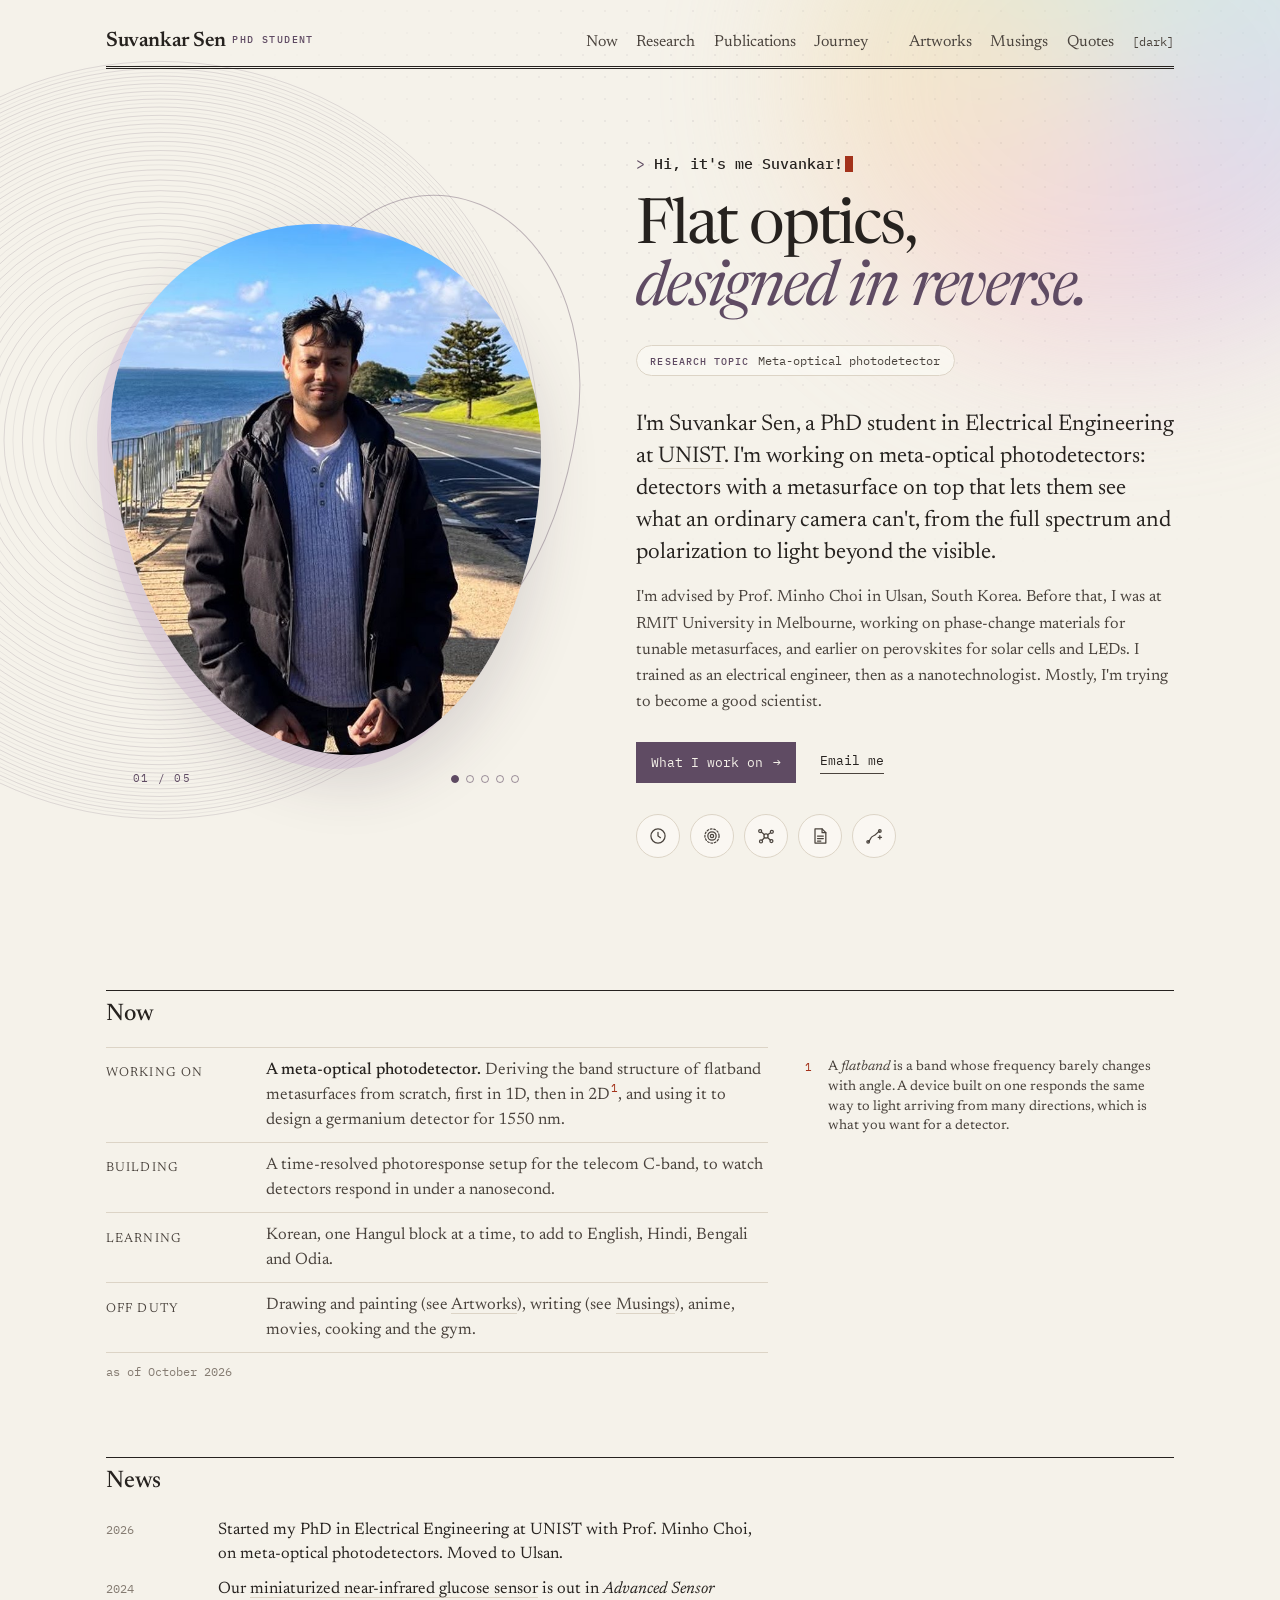
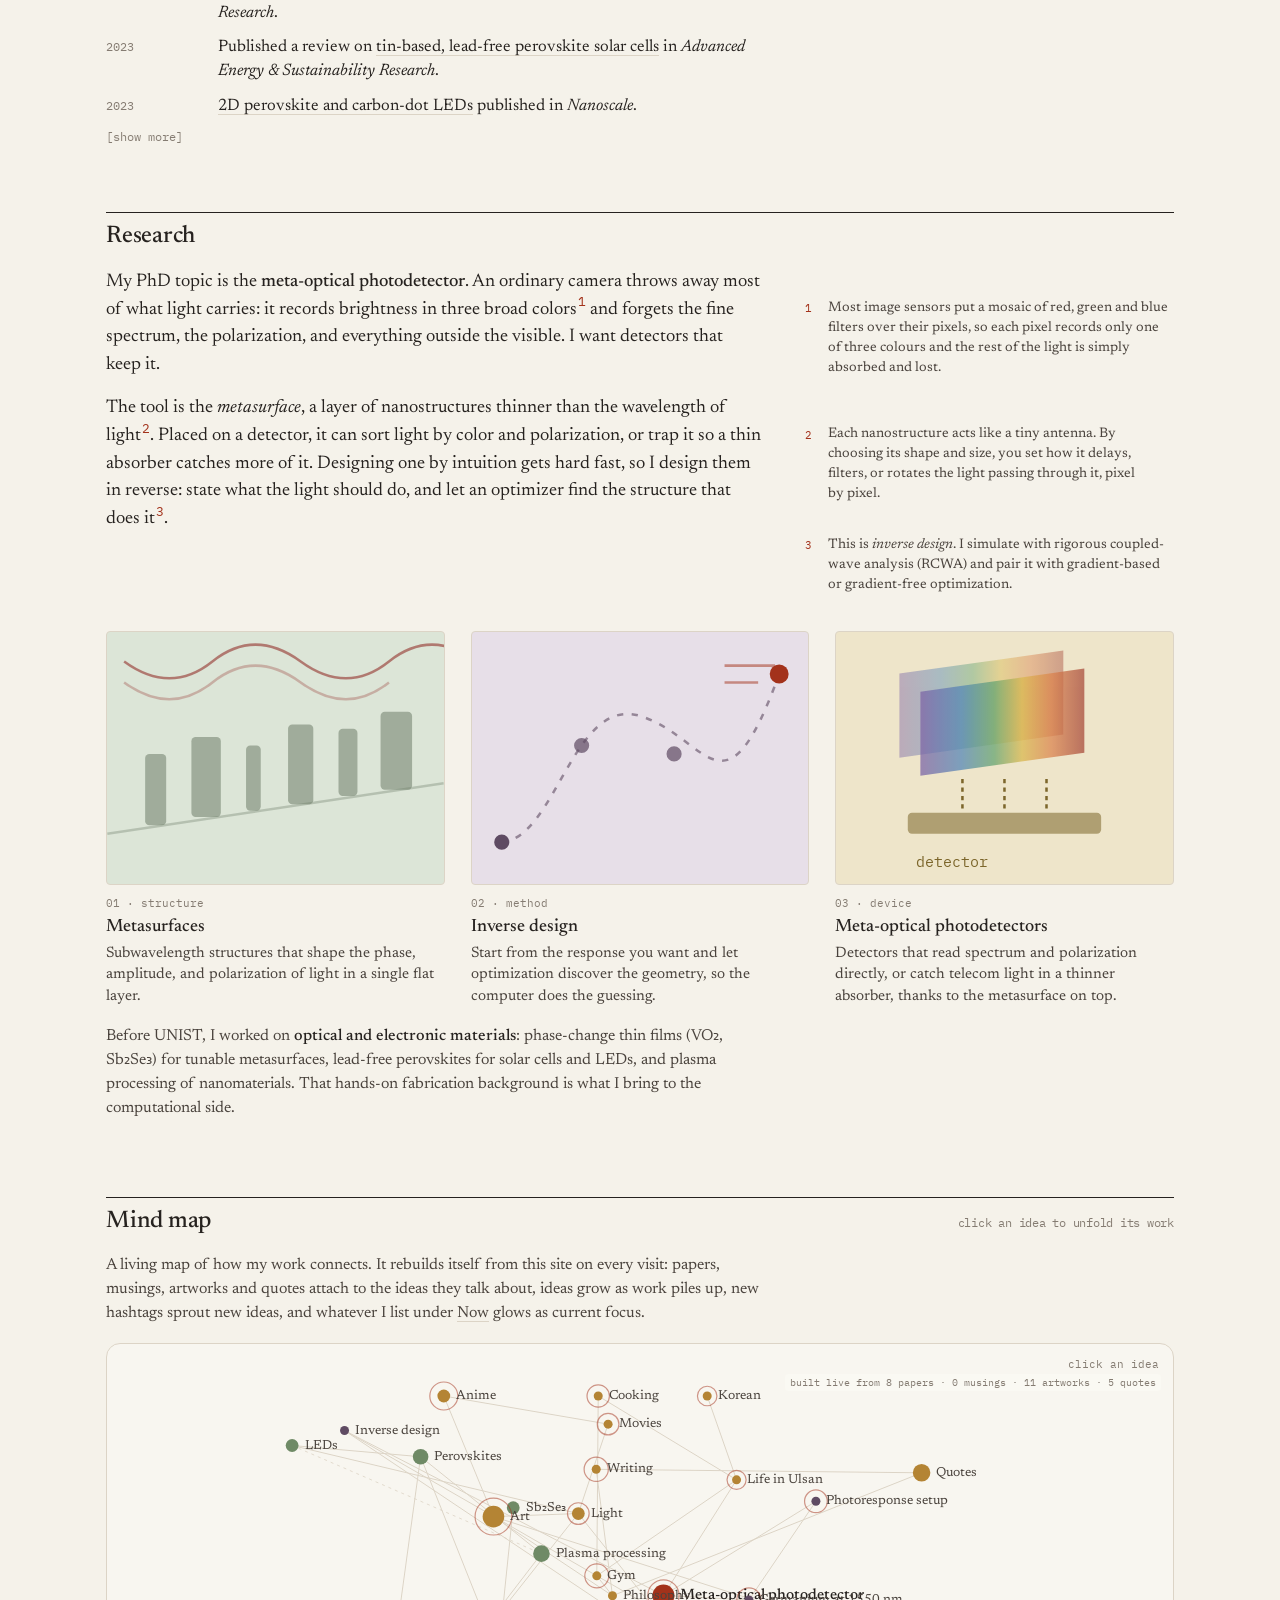
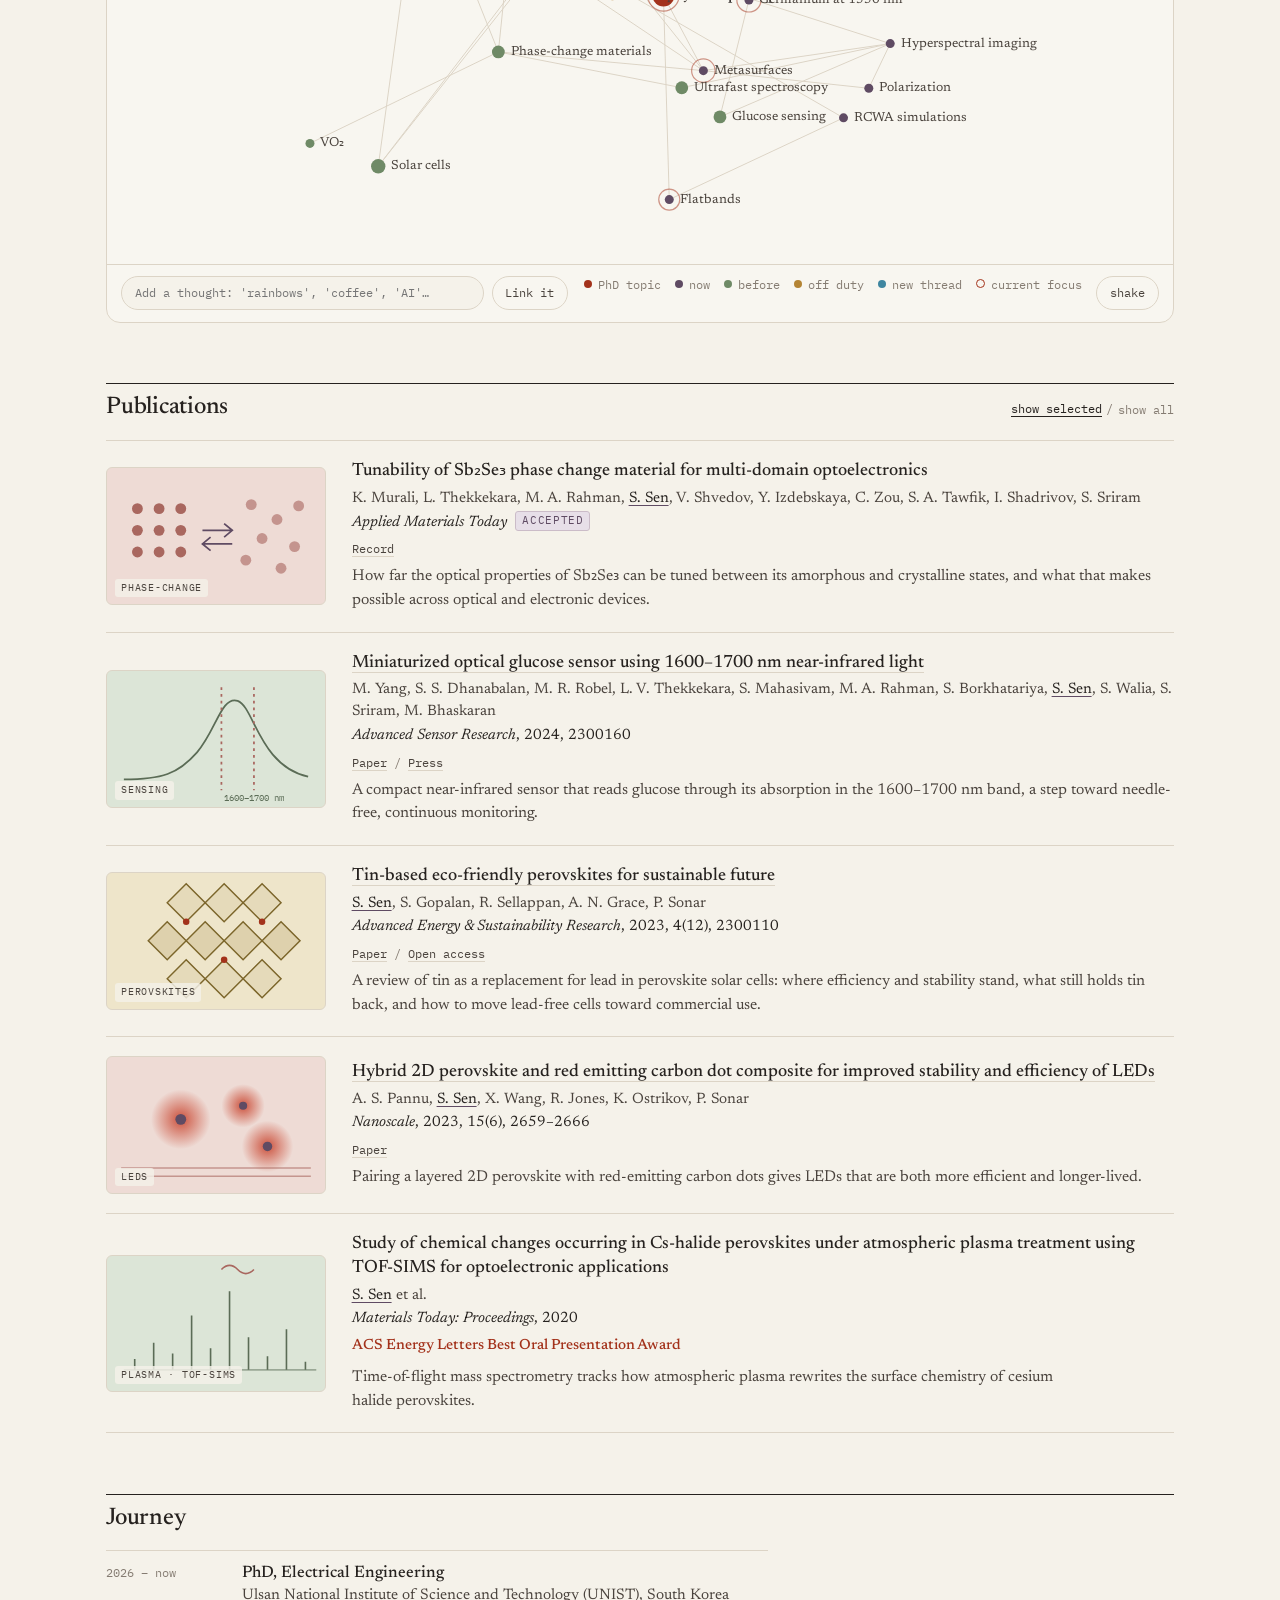
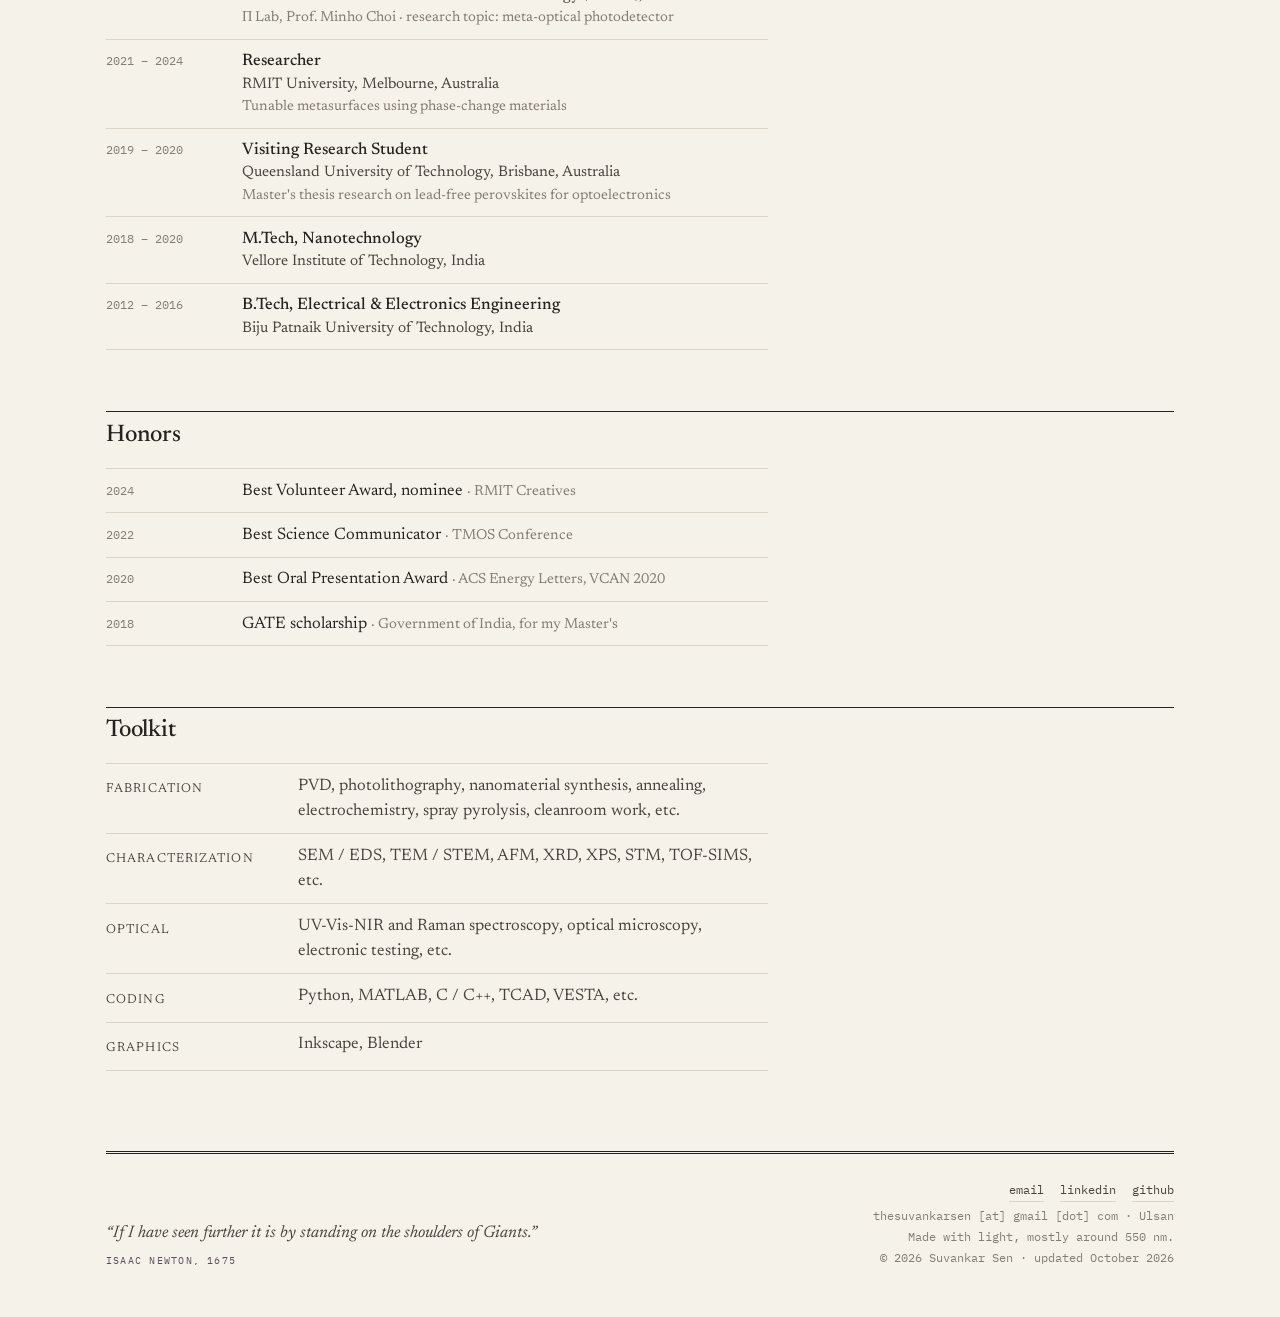
==== commit 9c76e52c: "Hero: new photo order and typed lines Co-Authored-By: Claude Opus 5.5 <noreply@anthropic.com> Claud" ====
--- a/index.html
+++ b/index.html
@@ -40,20 +40,20 @@
     <figure class="portrait">
       <span class="backdrop" aria-hidden="true"></span>
       <!-- Each photo carries the phrase(s) typed while it is on screen (data-say).
-           Separate several phrases with |. Swap the placeholder images in images/
-           for your own and edit data-say to match. -->
+           Separate several phrases with |. Photos live in images/; each is cropped to
+           the frame's shape (width ÷ height = 0.81). -->
       <div class="frame" id="frame">
-        <img class="on" src="Profile-Pic.png" alt="Portrait of Suvankar Sen" data-say="Suvankar Sen|a PhD student at UNIST">
-        <img src="images/slide-1.jpg" alt="" data-say="an electrical engineer">
-        <img src="images/slide-2.jpg" alt="" data-say="a nanotechnologist">
-        <img src="images/slide-3.jpg" alt="" data-say="building meta-optical photodetectors">
-        <img src="images/slide-4.jpg" alt="" data-say="an artist on the side">
+        <img class="on" src="images/slide-1.jpg" alt="Suvankar on the bay in Melbourne" data-say="Hi, it's me Suvankar!">
+        <img src="Profile-Pic.png" alt="Suvankar at night in the city" data-say="PhD student at UNIST">
+        <img src="images/slide-2.jpg" alt="Suvankar at Docklands, Melbourne, at golden hour" data-say="A nanotechnologist">
+        <img src="images/slide-3.jpg" alt="Suvankar by the Yarra River at night" data-say="By the Yarra">
+        <img src="images/slide-4.jpg" alt="Suvankar in white overalls, being a silly artist" data-say="An artist on the side">
       </div>
       <figcaption><span class="count" id="count">01 / 05</span><span class="dots" id="dots" role="tablist" aria-label="Choose photo"></span></figcaption>
     </figure>
 
     <div class="copy">
-      <p class="hello"><span class="prompt">&gt;</span> Hello, I am <span id="typed">Suvankar Sen</span><span class="caret" aria-hidden="true"></span></p>
+      <p class="hello"><span class="prompt">&gt;</span> <span id="typed">Hi, it's me Suvankar!</span><span class="caret" aria-hidden="true"></span></p>
       <h1>Flat optics, <em>designed in reverse.</em></h1>
       <p class="topic"><b>Research topic</b> Meta-optical photodetector</p>
       <p class="lead">I'm Suvankar Sen, a PhD student in Electrical Engineering at <a href="https://www.unist.ac.kr" target="_blank" rel="noopener">UNIST</a>. I'm working on meta-optical photodetectors: detectors with a metasurface on top that lets them see what an ordinary camera can't, from the full spectrum and polarization to light beyond the visible.</p>
--- a/style.css
+++ b/style.css
@@ -275,18 +275,41 @@
 .page-head p { color: var(--ink-2); font-size: 1.12rem; }
 .note-box { font-family: var(--mono); font-size: .76rem; color: var(--grey); border: 1px dashed var(--hair); border-radius: 8px; padding: .7rem .9rem; margin: 1rem 0 0; }
 
-.gallery { display: grid; grid-template-columns: repeat(3, minmax(0, 1fr)); gap: 1.4rem; }
+.drift { display: flex; gap: 1rem; height: 24rem; overflow: hidden; margin-top: 1.4rem; border-radius: 6px;
+  -webkit-mask-image: linear-gradient(transparent, #000 14%, #000 86%, transparent); mask-image: linear-gradient(transparent, #000 14%, #000 86%, transparent); }
+.drift-col { flex: 1; min-width: 0; }
+.drift-track { animation: drift-up 60s linear infinite; will-change: transform; }
+.drift-col.down .drift-track { animation-name: drift-down; }
+.drift:hover .drift-track { animation-play-state: paused; }
+.drift img { display: block; width: 100%; height: auto; margin-bottom: 1rem; border-radius: 4px; cursor: zoom-in; background: var(--card); box-shadow: 0 6px 20px -12px rgba(38,34,31,.4); transition: filter .3s; }
+.drift:hover img:not(:hover) { filter: saturate(.6) brightness(.97); }
+@keyframes drift-up { from { transform: translateY(0); } to { transform: translateY(-50%); } }
+@keyframes drift-down { from { transform: translateY(-50%); } to { transform: translateY(0); } }
+@media (prefers-reduced-motion: reduce) { .drift-track { animation: none; } }
+.drift-note { font-family: var(--mono); font-size: .68rem; color: var(--grey); margin-top: .6rem; text-align: right; }
+@media (max-width: 640px) { .drift { height: 20rem; gap: .8rem; } .drift img { margin-bottom: .8rem; } .drift-note { display: none; } }
+.gal-h { display: flex; flex-wrap: wrap; align-items: baseline; gap: .3rem .9rem; margin: 2.6rem 0 1.1rem; padding-bottom: .5rem; border-bottom: 1px solid var(--hair); font-family: var(--mono); font-size: .74rem; font-weight: 500; letter-spacing: .14em; text-transform: uppercase; color: var(--plum); }
+.gal-h:first-child { margin-top: .6rem; }
+.gal-h span { font-weight: 400; letter-spacing: .04em; text-transform: none; color: var(--grey); }
+/* Justified rows: JS sets each width; without JS, flex-grow in proportion to shape does nearly the same. */
+.gallery { --h: 20rem; display: flex; flex-wrap: wrap; align-items: flex-start; gap: 1.6rem 1.4rem; }
+.gallery.paintings { --h: 16rem; }
+.gallery .art { flex: var(--r) 1 calc(var(--r) * var(--h)); min-width: 0; margin: 0; }
+.gallery.laid .art { flex: none; }
 .art { cursor: zoom-in; }
-.art .pic { aspect-ratio: 4 / 5; border-radius: 8px; overflow: hidden; border: 1px solid var(--hair); }
-.art .pic img, .art .pic div { width: 100%; height: 100%; object-fit: cover; display: block; transition: transform .4s; }
-.art:hover .pic img, .art:hover .pic div { transform: scale(1.03); }
-.art .t { font-size: 1.06rem; font-weight: 500; margin-top: .55rem; }
-.art .m { font-family: var(--mono); font-size: .7rem; color: var(--grey); }
-.lightbox { position: fixed; inset: 0; z-index: 50; display: none; place-items: center; background: rgba(15,12,18,.82); padding: 4vw; cursor: zoom-out; }
+.art .pic { aspect-ratio: var(--r, 4 / 5); border-radius: 4px; overflow: hidden; background: var(--card); box-shadow: 0 1px 2px rgba(38,34,31,.08), 0 8px 24px -14px rgba(38,34,31,.35); }
+.art .pic img { width: 100%; height: 100%; object-fit: cover; display: block; transition: transform .5s ease; }
+.art:hover .pic img, .art:focus-visible .pic img { transform: scale(1.025); }
+.art.missing .pic { background: repeating-linear-gradient(135deg, var(--card) 0 10px, color-mix(in srgb, var(--hair) 45%, var(--card)) 10px 11px); }
+.art.missing .pic img { visibility: hidden; }
+.art .t { font-size: 1.02rem; font-weight: 500; margin-top: .6rem; line-height: 1.3; }
+.art .m { font-family: var(--mono); font-size: .68rem; color: var(--grey); margin-top: .15rem; }
+.lightbox { position: fixed; inset: 0; z-index: 50; display: none; place-items: center; grid-template-columns: auto 1fr auto; gap: 1rem; background: rgba(15,12,18,.88); padding: 3vw; cursor: zoom-out; }
 .lightbox.show { display: grid; }
-.lightbox figure { max-width: min(900px, 92vw); color: #eee; text-align: center; }
-.lightbox .big { width: min(900px, 92vw); max-height: 78vh; aspect-ratio: 4 / 5; border-radius: 8px; overflow: hidden; margin: 0 auto; }
-.lightbox .big img, .lightbox .big div { width: 100%; height: 100%; object-fit: contain; }
+.lightbox figure { margin: 0; color: #eee; text-align: center; justify-self: center; }
+.lightbox .big img { display: block; max-width: min(1100px, 80vw); max-height: 82vh; width: auto; height: auto; margin: 0 auto; border-radius: 4px; }
+.lb-nav { background: none; border: 1px solid rgba(255,255,255,.3); color: #eee; width: 42px; height: 42px; border-radius: 50%; font-size: 1.1rem; cursor: pointer; transition: background-color .2s; }
+.lb-nav:hover { background: rgba(255,255,255,.12); }
 .lightbox figcaption { font-family: var(--mono); font-size: .8rem; margin-top: .8rem; }
 
 .musings { list-style: none; border-top: 1px solid var(--hair); }
@@ -327,7 +350,6 @@
   .sidenote { display: none; float: none; width: 100%; margin: .5rem 0 .8rem; padding: .6rem .8rem; border-left: 2px solid var(--rub); background: var(--card); }
   .sidenote::before { display: none; }
   .sn-check:checked + .sidenote { display: block; }
-  .gallery { grid-template-columns: repeat(2, minmax(0, 1fr)); }
 }
 @media (max-width: 800px) {
   .hero { grid-template-columns: 1fr; gap: 40px; margin-top: 40px; }
@@ -344,7 +366,11 @@
   .grid { grid-template-columns: 1fr; }
   .thumb { aspect-ratio: 16 / 9; }
   .media { aspect-ratio: 16 / 8; }
-  .gallery { grid-template-columns: 1fr 1fr; gap: 1rem; }
+  .gallery { --h: 13rem; gap: 1.2rem .9rem; }
+  .gallery.paintings { --h: 14rem; }
+  .lightbox { grid-template-columns: 1fr; padding: 4vw; }
+  .lb-nav { display: none; }
+  .lightbox .big img { max-width: 92vw; }
   dl.now > div, dl.threads > div, ul.plain li, ul.news li { grid-template-columns: 1fr; gap: .15rem; }
   footer { flex-direction: column; align-items: flex-start; }
   .fine { text-align: left; }
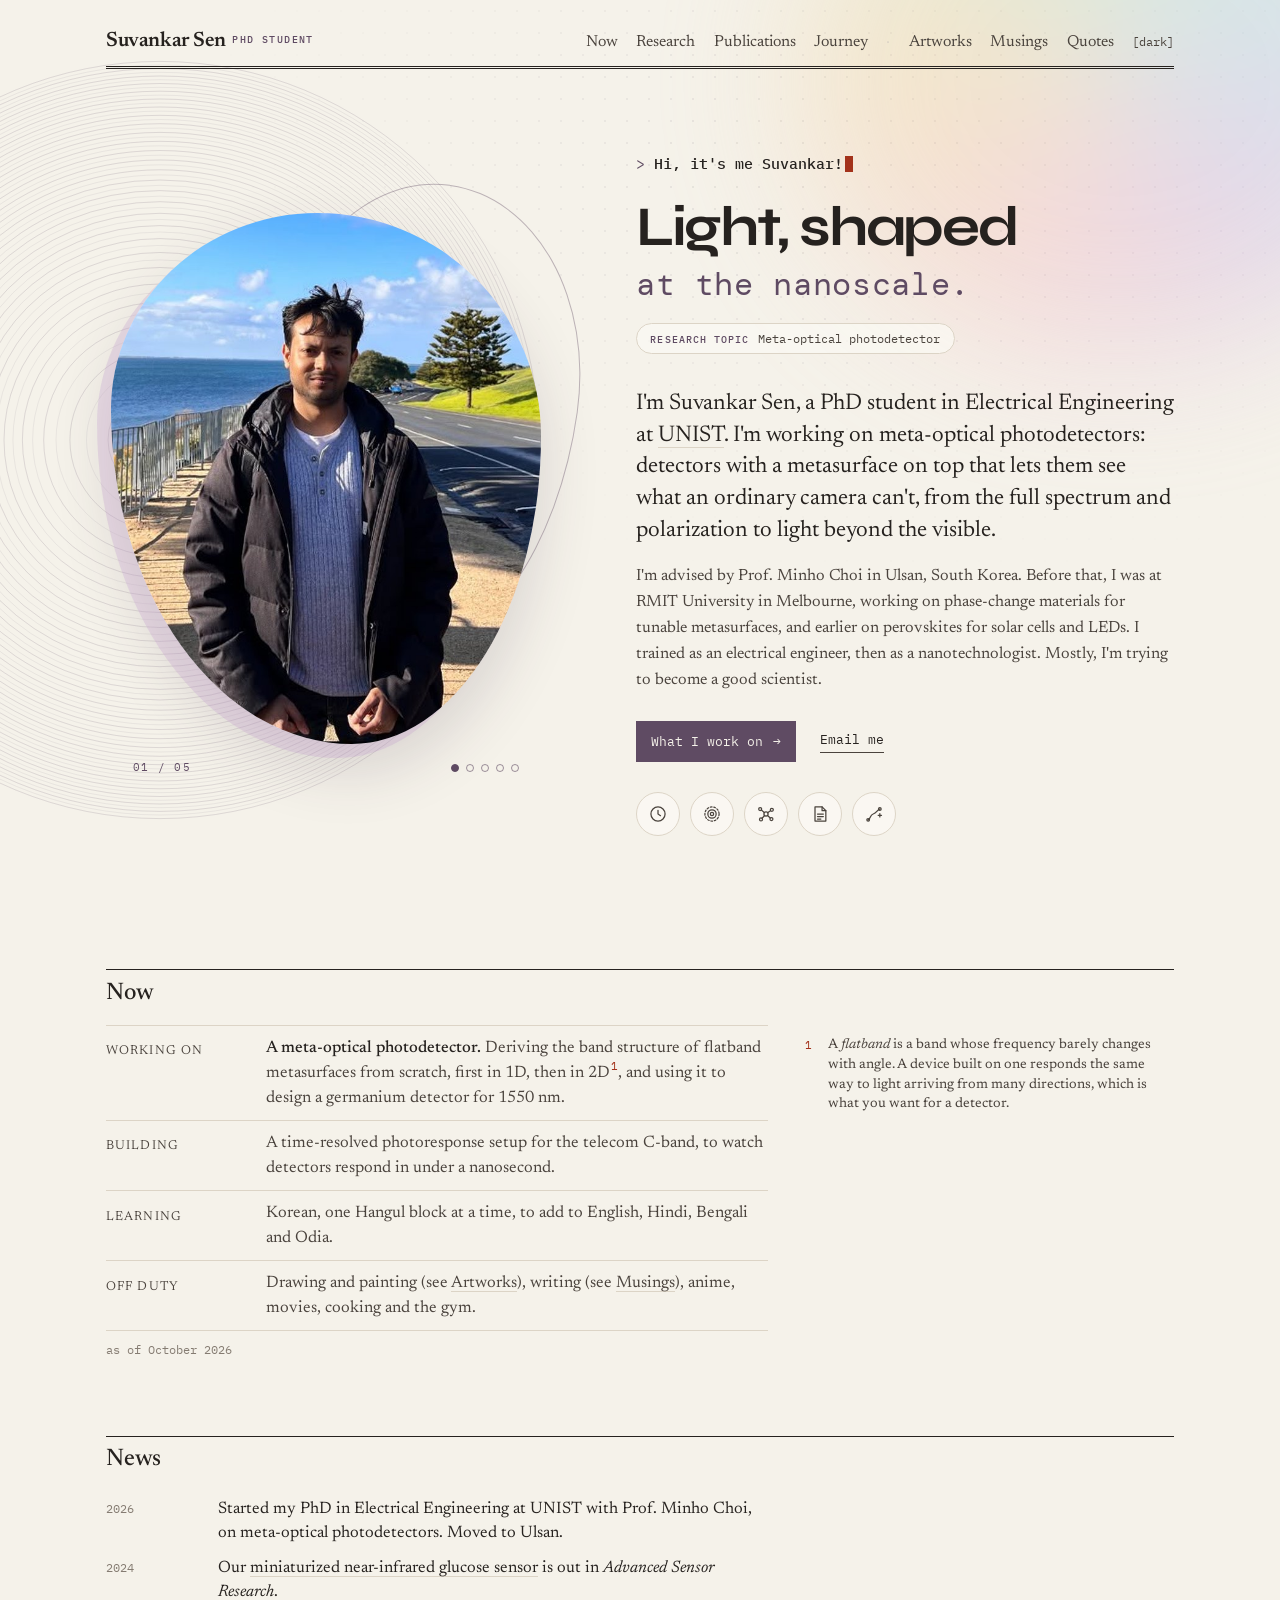
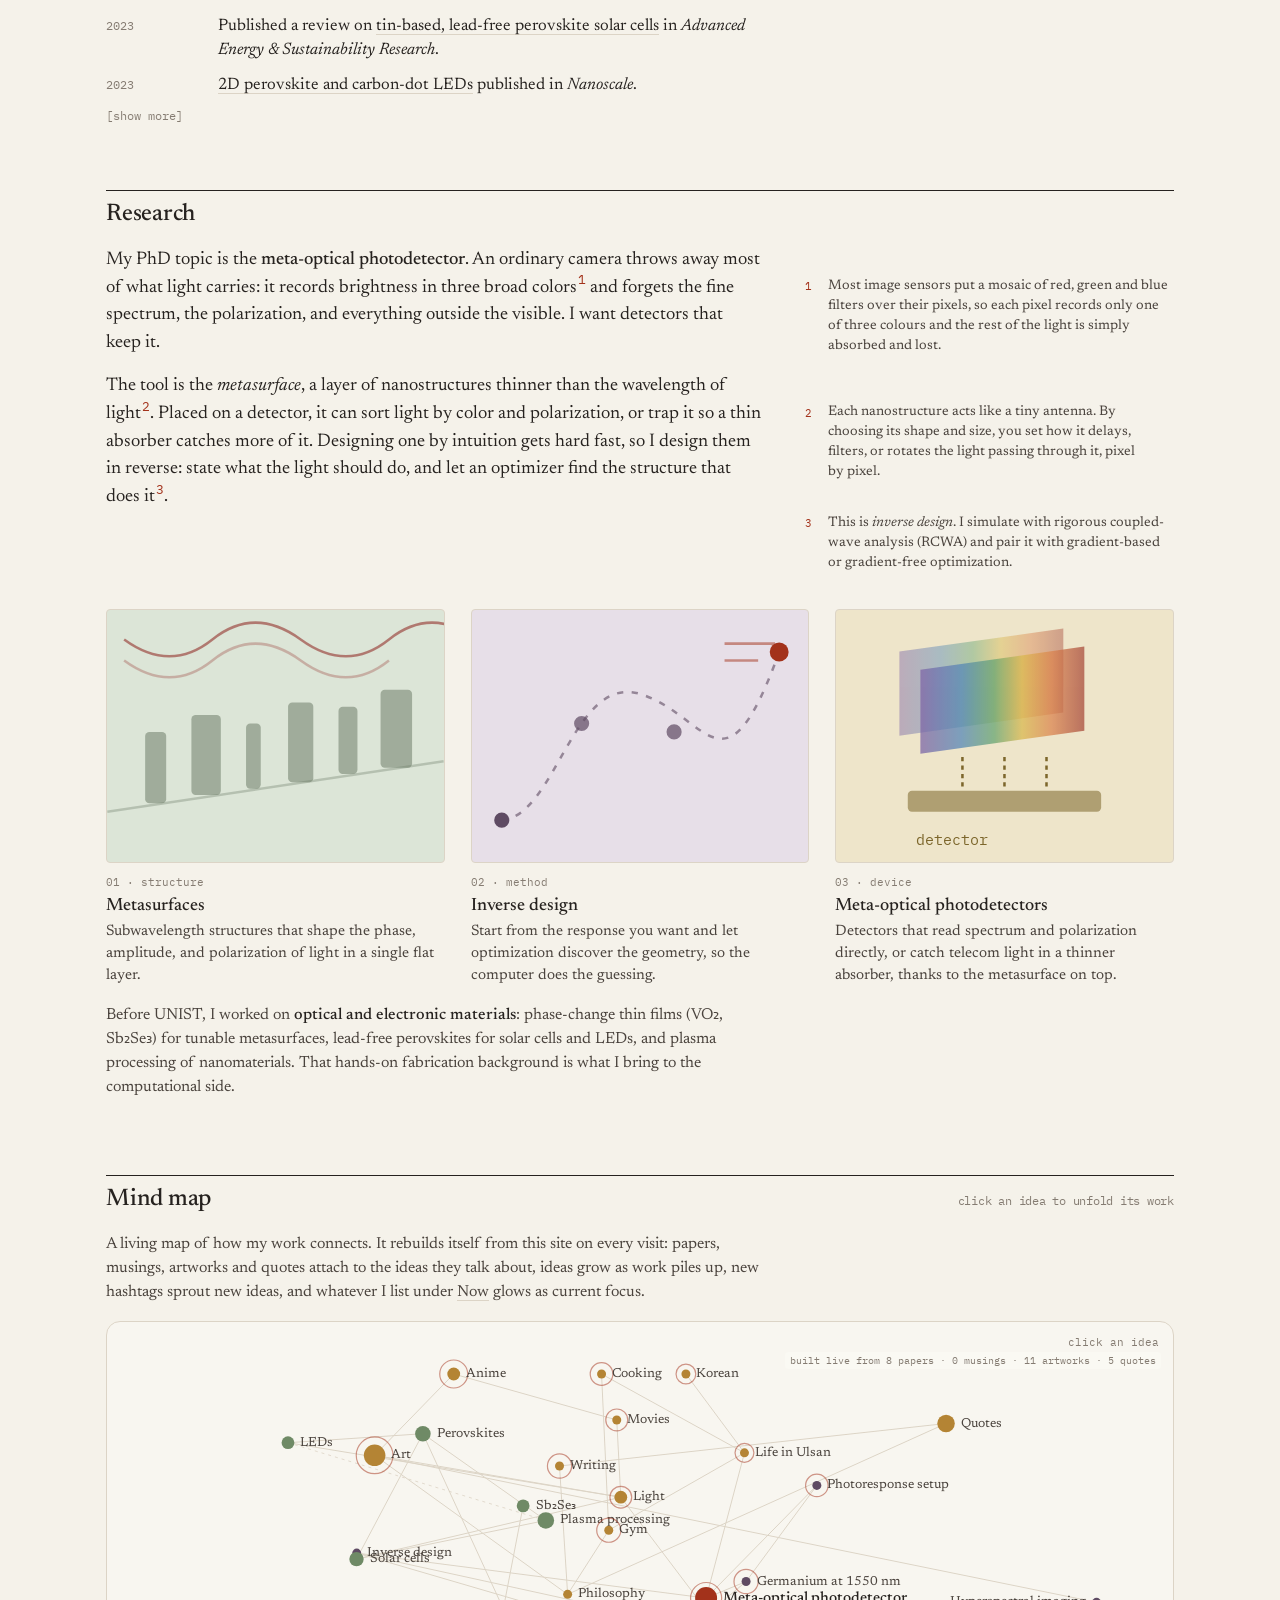
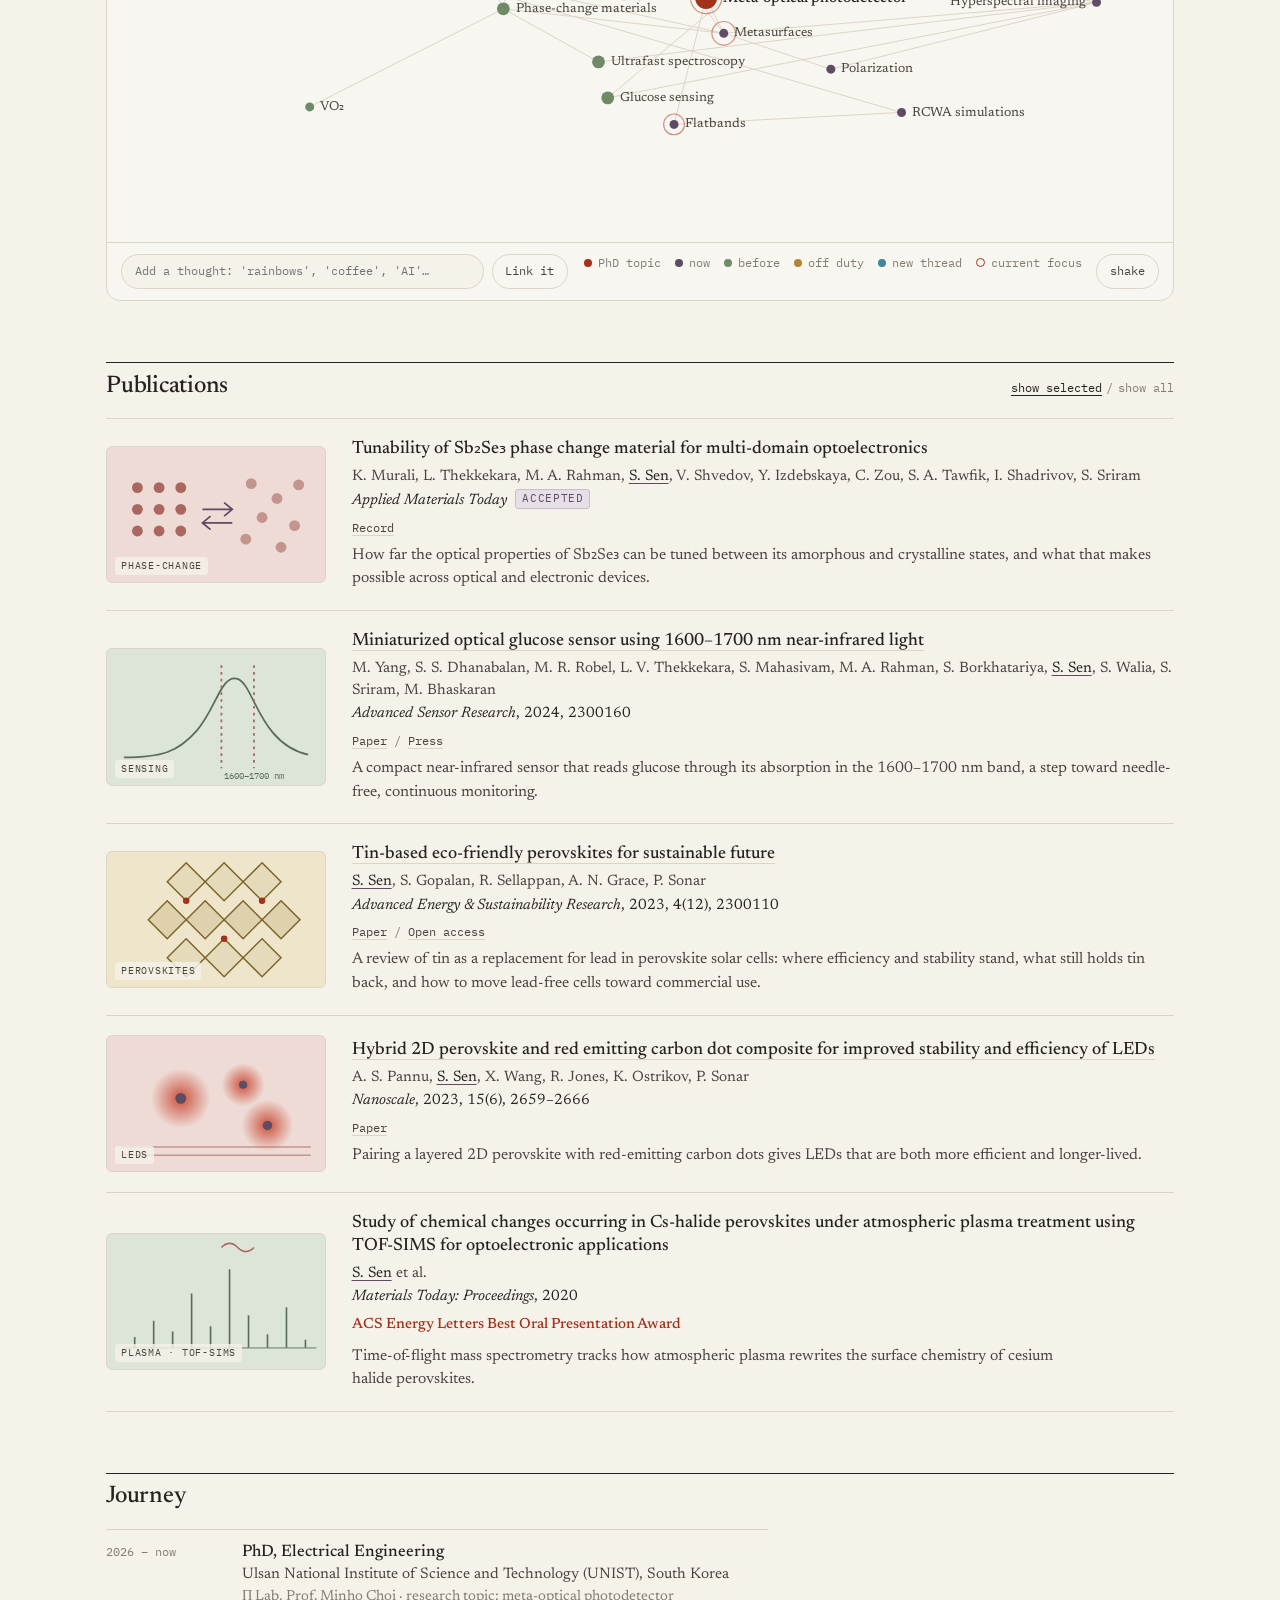
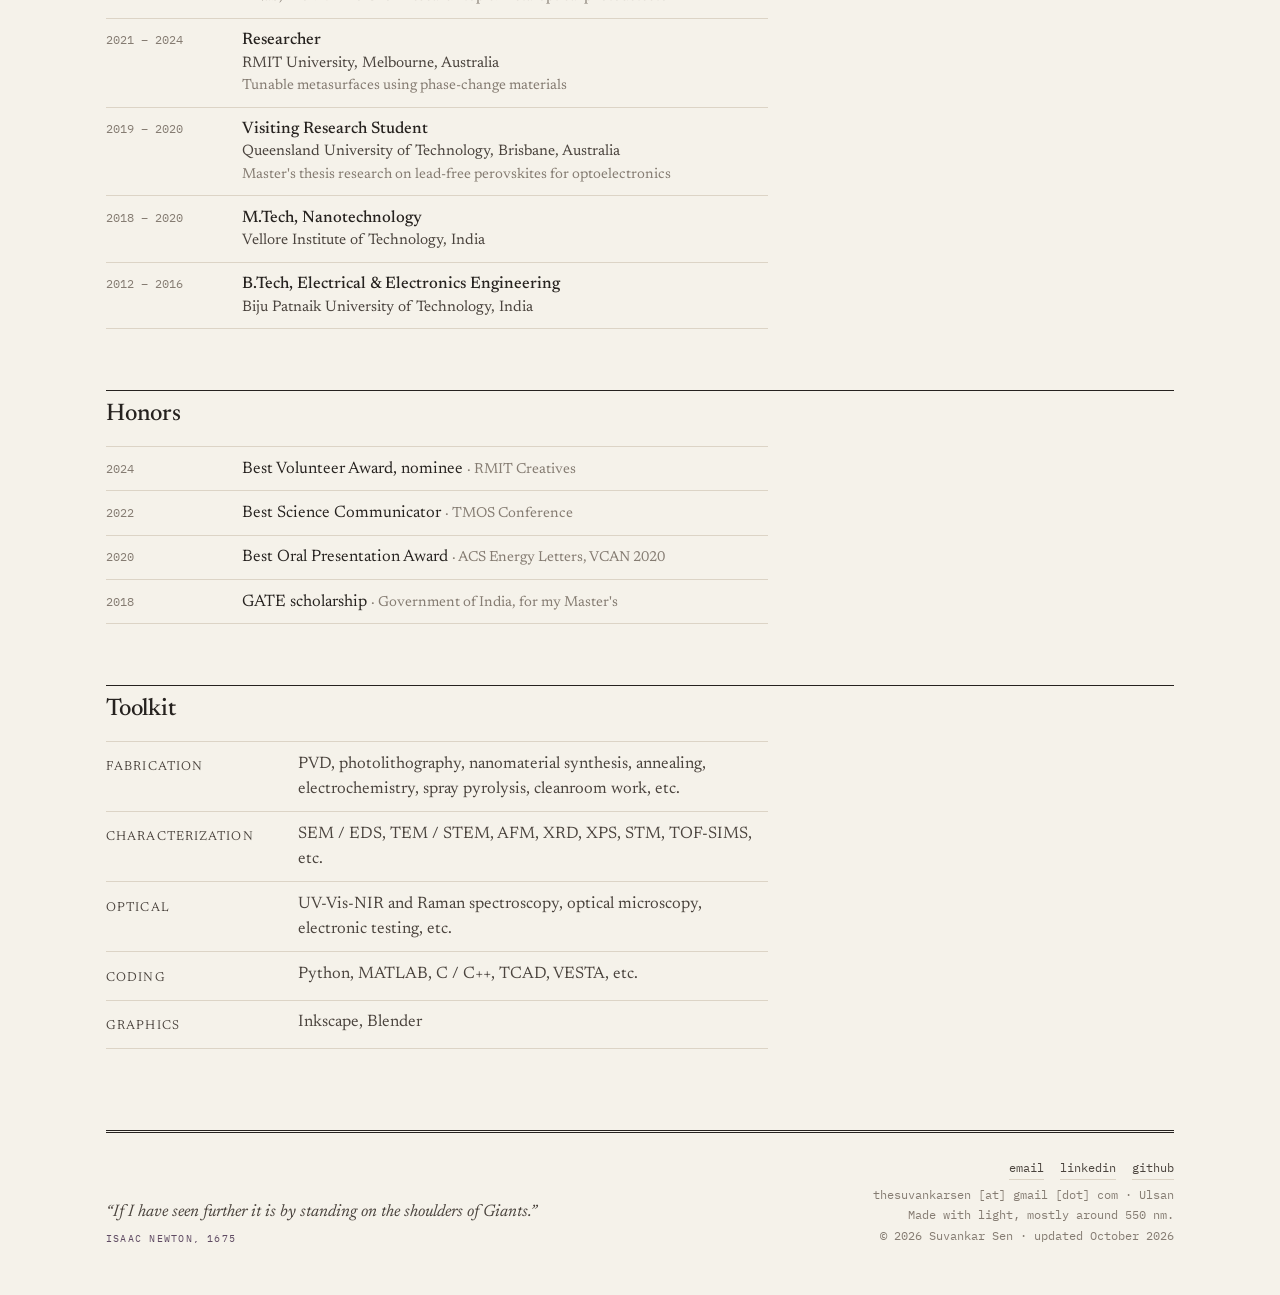
==== commit 3de723bd: "Hero headline: "Light, shaped at the nanoscale." in Syne + DM Mono Co-Authored-By: Claude Opus 5.5 <" ====
--- a/index.html
+++ b/index.html
@@ -12,7 +12,7 @@
 <link rel="icon" href="data:image/svg+xml,%3Csvg xmlns='http://www.w3.org/2000/svg' viewBox='0 0 32 32'%3E%3Cellipse cx='16' cy='16' rx='13' ry='15' fill='%235f4b63'/%3E%3Ctext x='16' y='21.5' text-anchor='middle' font-family='Georgia,serif' font-size='16' fill='%23fbf9f4'%3ES%3C/text%3E%3C/svg%3E">
 <link rel="preconnect" href="https://fonts.googleapis.com">
 <link rel="preconnect" href="https://fonts.gstatic.com" crossorigin>
-<link href="https://fonts.googleapis.com/css2?family=Newsreader:ital,opsz,wght@0,6..72,300;0,6..72,400;0,6..72,500;0,6..72,600;1,6..72,400;1,6..72,500&family=IBM+Plex+Mono:ital,wght@0,400;0,500;1,400&display=swap" rel="stylesheet">
+<link href="https://fonts.googleapis.com/css2?family=Newsreader:ital,opsz,wght@0,6..72,300;0,6..72,400;0,6..72,500;0,6..72,600;1,6..72,400;1,6..72,500&family=IBM+Plex+Mono:ital,wght@0,400;0,500;1,400&family=Syne:wght@700&family=DM+Mono&display=swap" rel="stylesheet">
 <link rel="stylesheet" href="style.css">
 </head>
 <body>
@@ -54,7 +54,7 @@
 
     <div class="copy">
       <p class="hello"><span class="prompt">&gt;</span> <span id="typed">Hi, it's me Suvankar!</span><span class="caret" aria-hidden="true"></span></p>
-      <h1>Flat optics, <em>designed in reverse.</em></h1>
+      <h1>Light, shaped <em>at the nanoscale.</em></h1>
       <p class="topic"><b>Research topic</b> Meta-optical photodetector</p>
       <p class="lead">I'm Suvankar Sen, a PhD student in Electrical Engineering at <a href="https://www.unist.ac.kr" target="_blank" rel="noopener">UNIST</a>. I'm working on meta-optical photodetectors: detectors with a metasurface on top that lets them see what an ordinary camera can't, from the full spectrum and polarization to light beyond the visible.</p>
       <p class="bio">I'm advised by Prof. Minho Choi in Ulsan, South Korea. Before that, I was at RMIT University in Melbourne, working on phase-change materials for tunable metasurfaces, and earlier on perovskites for solar cells and LEDs. I trained as an electrical engineer, then as a nanotechnologist. Mostly, I'm trying to become a good scientist.</p>
--- a/style.css
+++ b/style.css
@@ -126,8 +126,8 @@
 .hello #typed { color: var(--ink); font-weight: 500; }
 .caret { display: inline-block; width: .55em; height: 1.1em; background: var(--rub); vertical-align: -.2em; margin-left: 2px; animation: blink 1.05s steps(1) infinite; }
 @keyframes blink { 50% { opacity: 0; } }
-.hero h1 { font-weight: 400; font-size: clamp(2.5rem, 5vw, 3.9rem); line-height: 1; letter-spacing: -.035em; font-variation-settings: "opsz" 72; }
-.hero h1 em { display: block; color: var(--plum); }
+.hero h1 { font-family: "Syne", system-ui, sans-serif; font-weight: 700; font-size: clamp(2.3rem, 4.6vw, 3.5rem); line-height: 1.02; letter-spacing: -.04em; }
+.hero h1 em { display: block; margin-top: .4em; font-family: "DM Mono", ui-monospace, monospace; font-style: normal; font-weight: 400; font-size: .58em; letter-spacing: .02em; color: var(--plum); }
 .topic {
   display: inline-flex; align-items: baseline; gap: .6rem; margin-top: 1.4rem;
   font-family: var(--mono); font-size: .74rem; color: var(--ink-2);
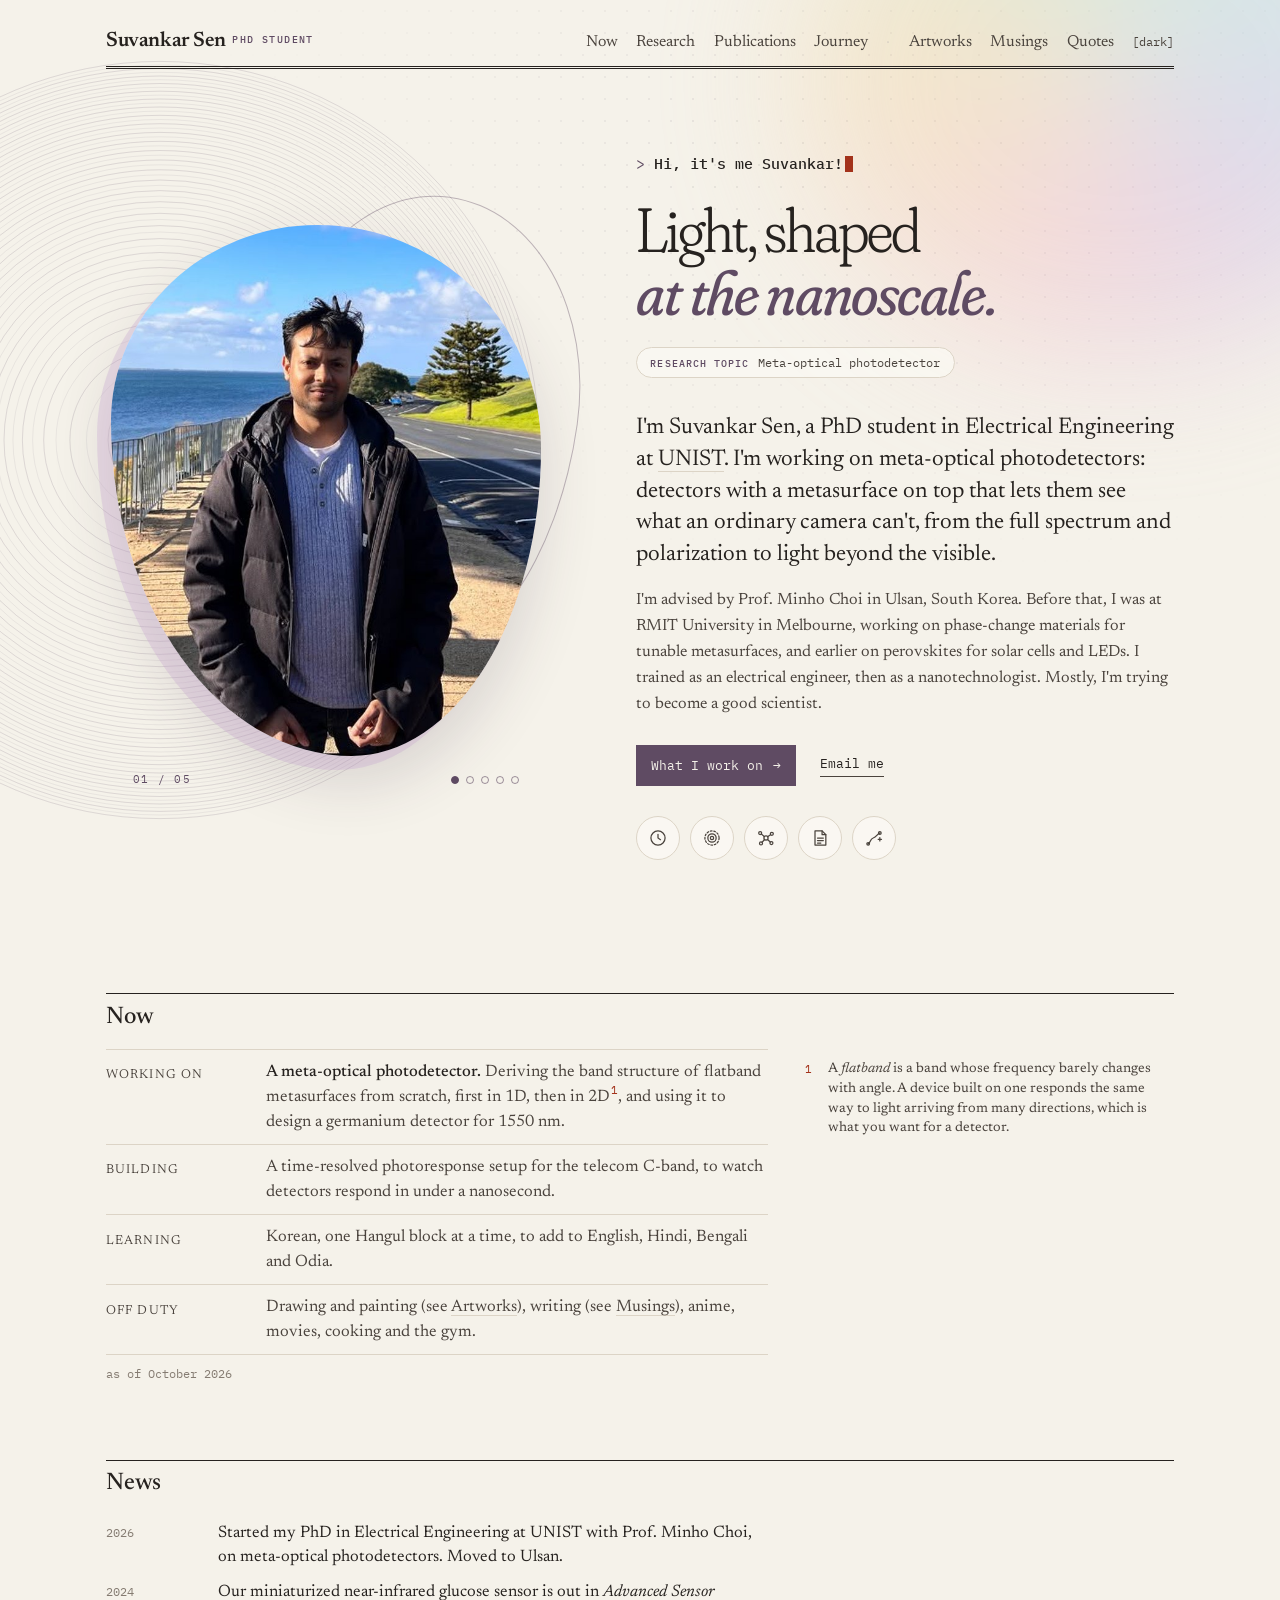
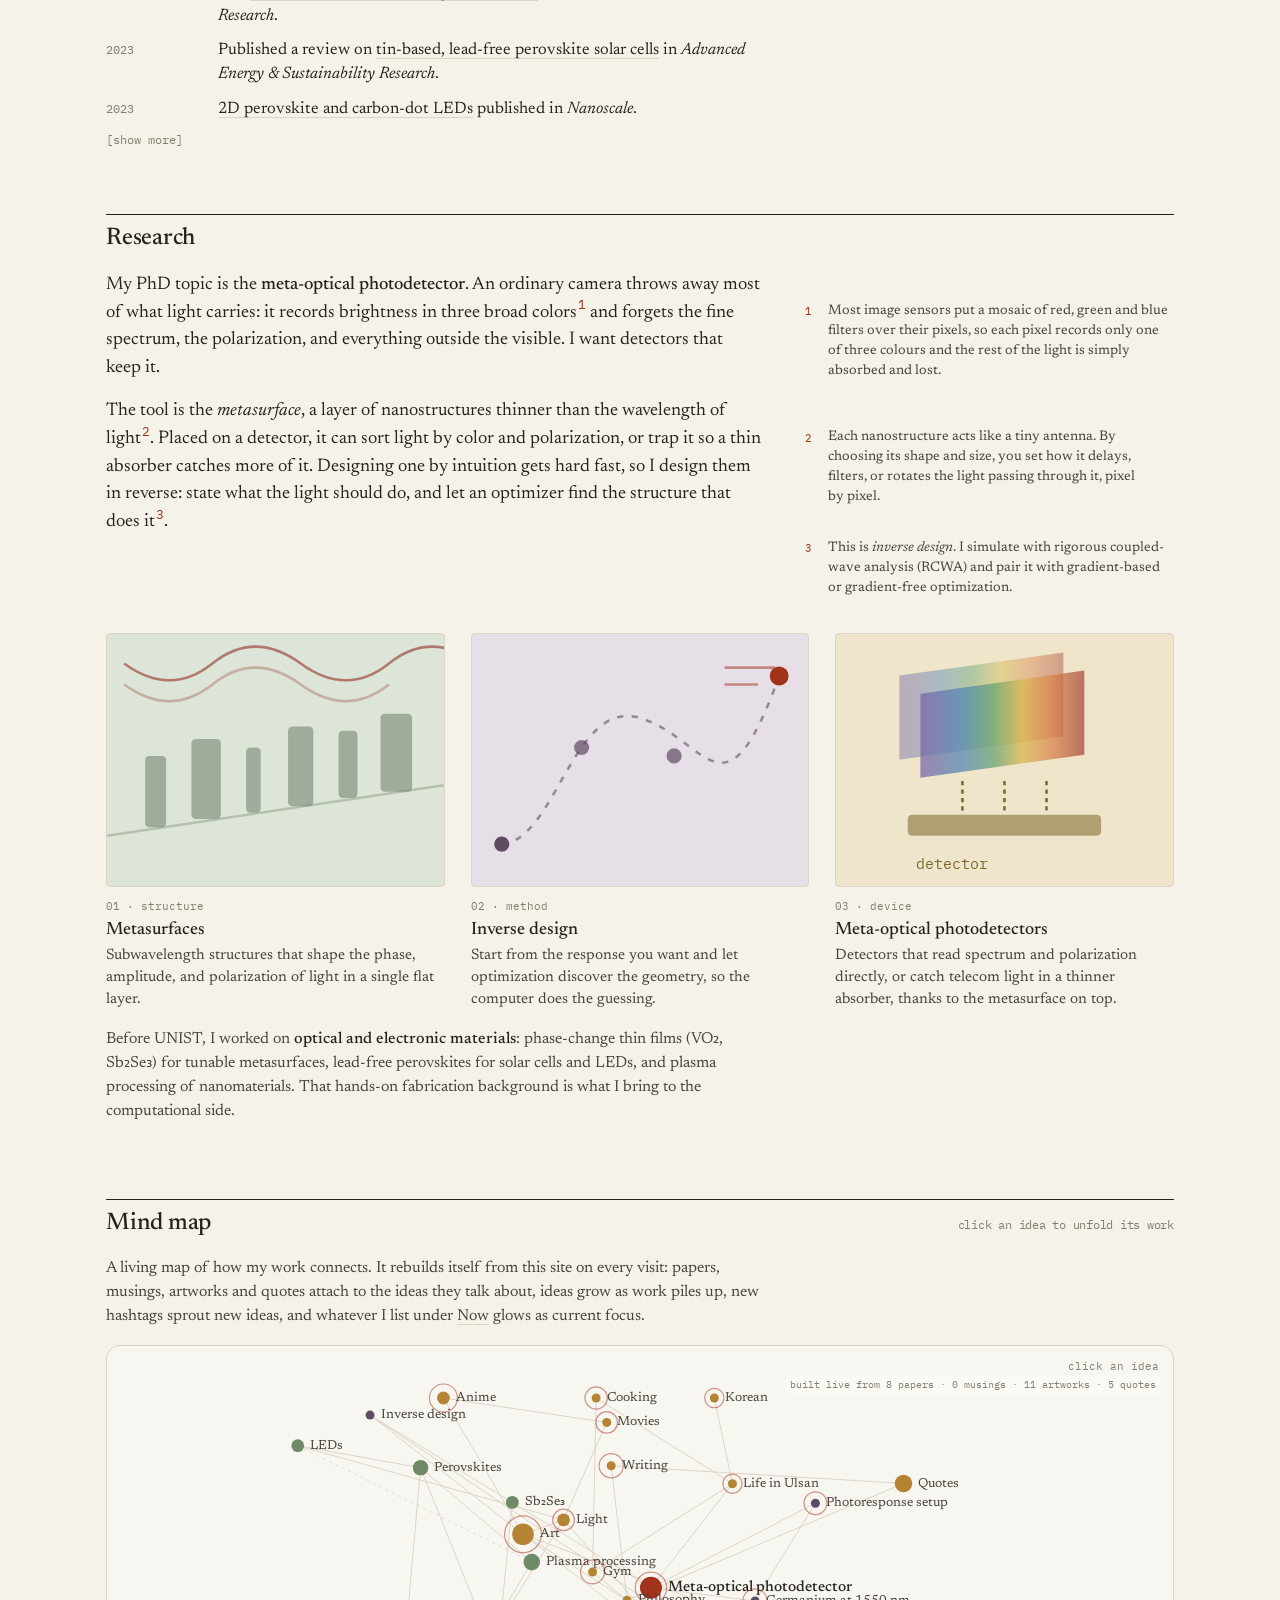
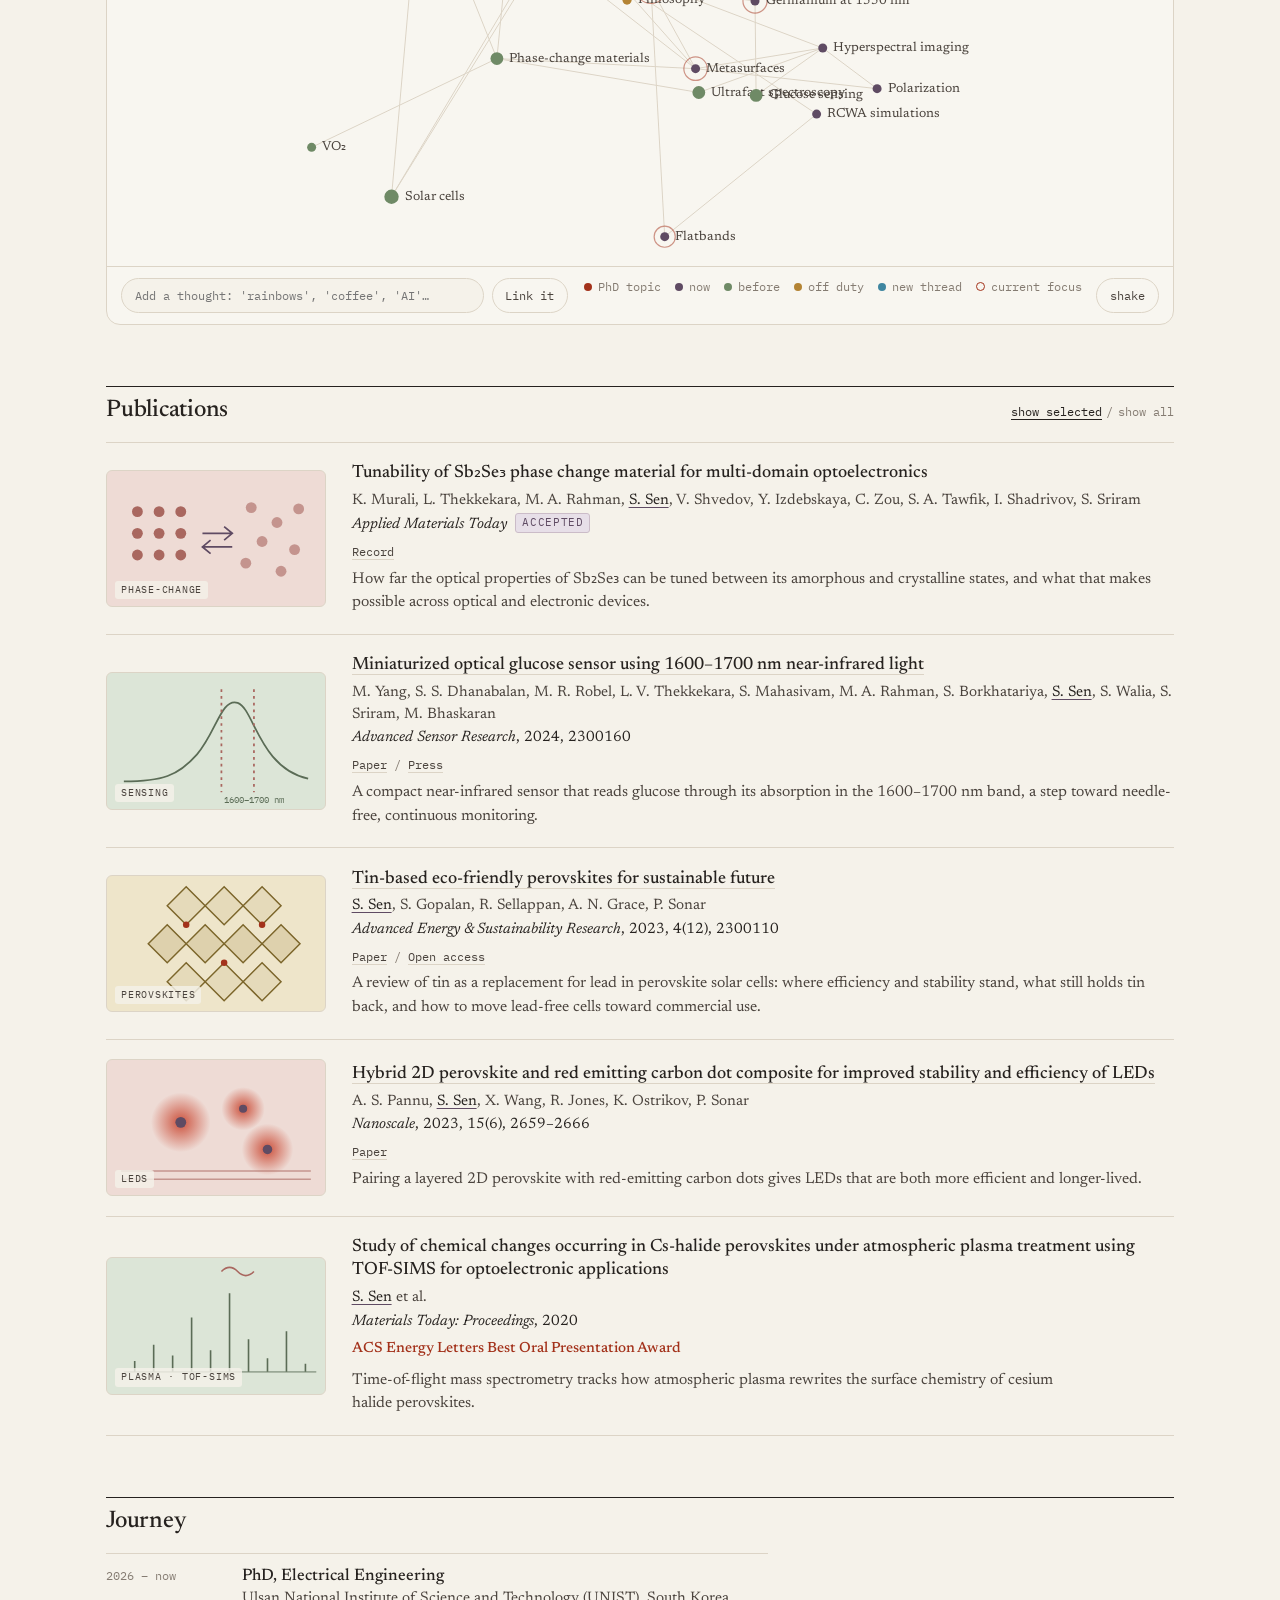
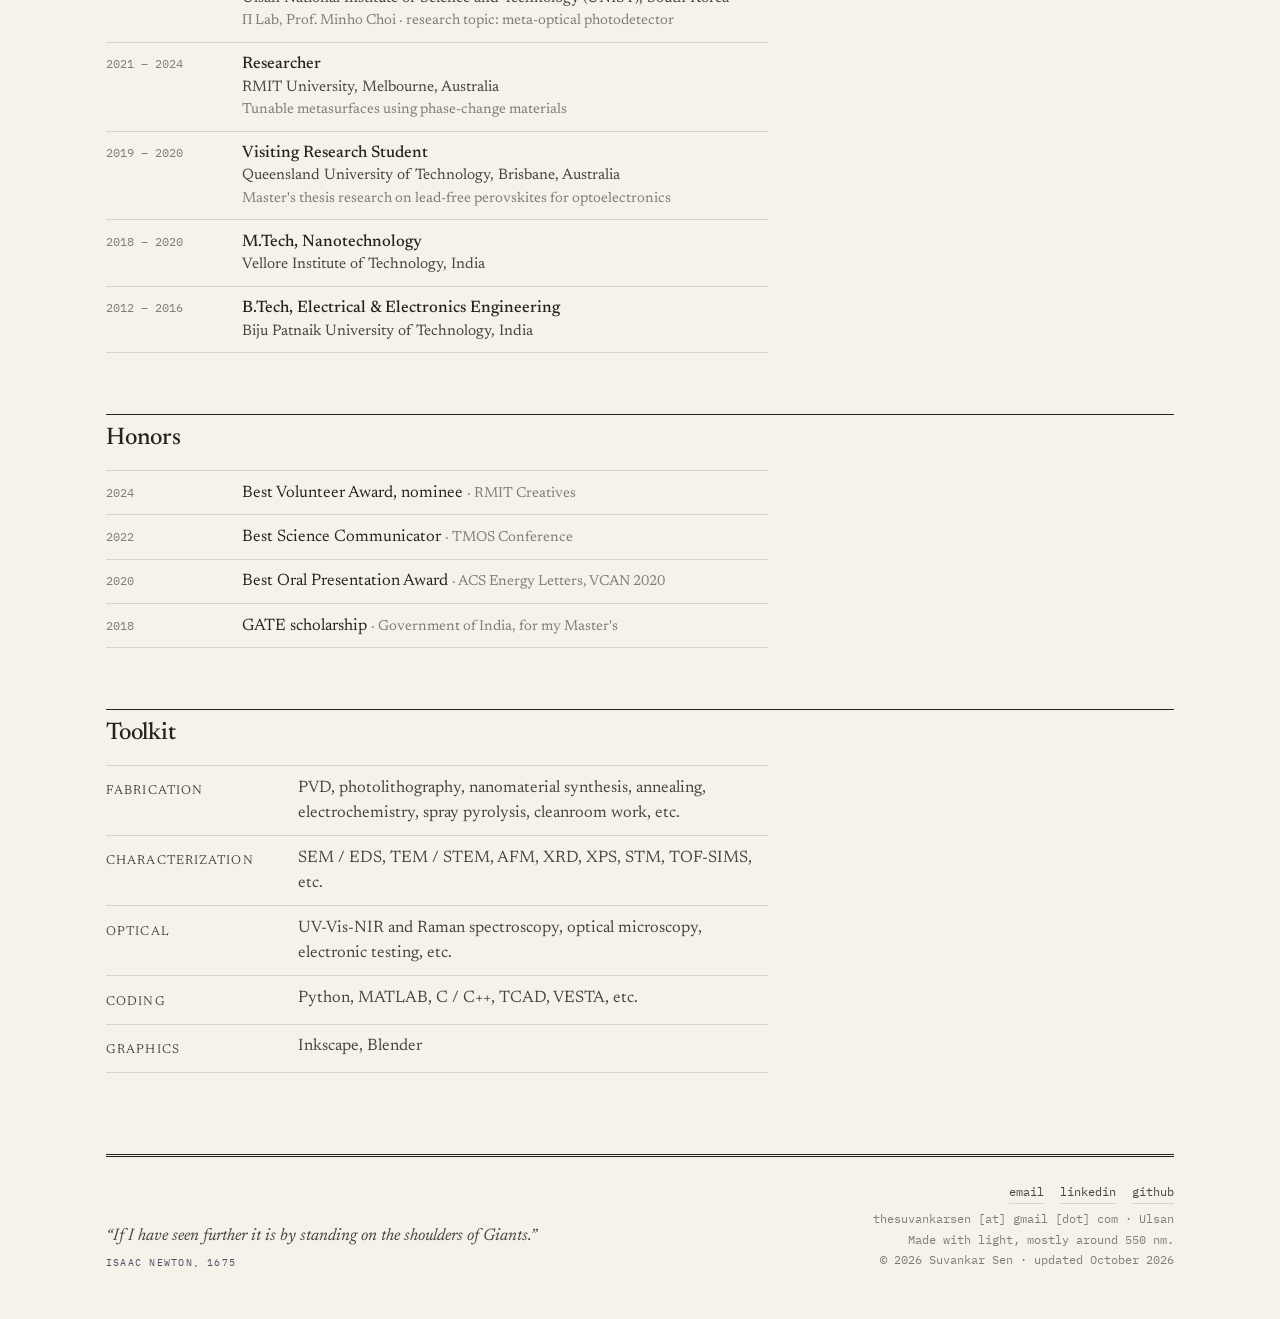
==== commit 9dc7a043: "Hero headline: switch to Fraunces + Fraunces italic Co-Authored-By: Claude Opus 5.5 <noreply@anthrop" ====
--- a/index.html
+++ b/index.html
@@ -12,7 +12,7 @@
 <link rel="icon" href="data:image/svg+xml,%3Csvg xmlns='http://www.w3.org/2000/svg' viewBox='0 0 32 32'%3E%3Cellipse cx='16' cy='16' rx='13' ry='15' fill='%235f4b63'/%3E%3Ctext x='16' y='21.5' text-anchor='middle' font-family='Georgia,serif' font-size='16' fill='%23fbf9f4'%3ES%3C/text%3E%3C/svg%3E">
 <link rel="preconnect" href="https://fonts.googleapis.com">
 <link rel="preconnect" href="https://fonts.gstatic.com" crossorigin>
-<link href="https://fonts.googleapis.com/css2?family=Newsreader:ital,opsz,wght@0,6..72,300;0,6..72,400;0,6..72,500;0,6..72,600;1,6..72,400;1,6..72,500&family=IBM+Plex+Mono:ital,wght@0,400;0,500;1,400&family=Syne:wght@700&family=DM+Mono&display=swap" rel="stylesheet">
+<link href="https://fonts.googleapis.com/css2?family=Newsreader:ital,opsz,wght@0,6..72,300;0,6..72,400;0,6..72,500;0,6..72,600;1,6..72,400;1,6..72,500&family=IBM+Plex+Mono:ital,wght@0,400;0,500;1,400&family=Fraunces:ital,opsz,wght,SOFT,WONK@0,9..144,300,0..100,0..1;1,9..144,400,0..100,0..1&display=swap" rel="stylesheet">
 <link rel="stylesheet" href="style.css">
 </head>
 <body>
--- a/style.css
+++ b/style.css
@@ -126,8 +126,8 @@
 .hello #typed { color: var(--ink); font-weight: 500; }
 .caret { display: inline-block; width: .55em; height: 1.1em; background: var(--rub); vertical-align: -.2em; margin-left: 2px; animation: blink 1.05s steps(1) infinite; }
 @keyframes blink { 50% { opacity: 0; } }
-.hero h1 { font-family: "Syne", system-ui, sans-serif; font-weight: 700; font-size: clamp(2.3rem, 4.6vw, 3.5rem); line-height: 1.02; letter-spacing: -.04em; }
-.hero h1 em { display: block; margin-top: .4em; font-family: "DM Mono", ui-monospace, monospace; font-style: normal; font-weight: 400; font-size: .58em; letter-spacing: .02em; color: var(--plum); }
+.hero h1 { font-family: "Fraunces", var(--serif); font-weight: 300; font-size: clamp(2.5rem, 5vw, 3.9rem); line-height: 1.02; letter-spacing: -.03em; font-variation-settings: "opsz" 144, "SOFT" 100, "WONK" 0; }
+.hero h1 em { display: block; font-style: italic; font-weight: 400; letter-spacing: -.02em; color: var(--plum); font-variation-settings: "opsz" 144, "SOFT" 100, "WONK" 1; }
 .topic {
   display: inline-flex; align-items: baseline; gap: .6rem; margin-top: 1.4rem;
   font-family: var(--mono); font-size: .74rem; color: var(--ink-2);
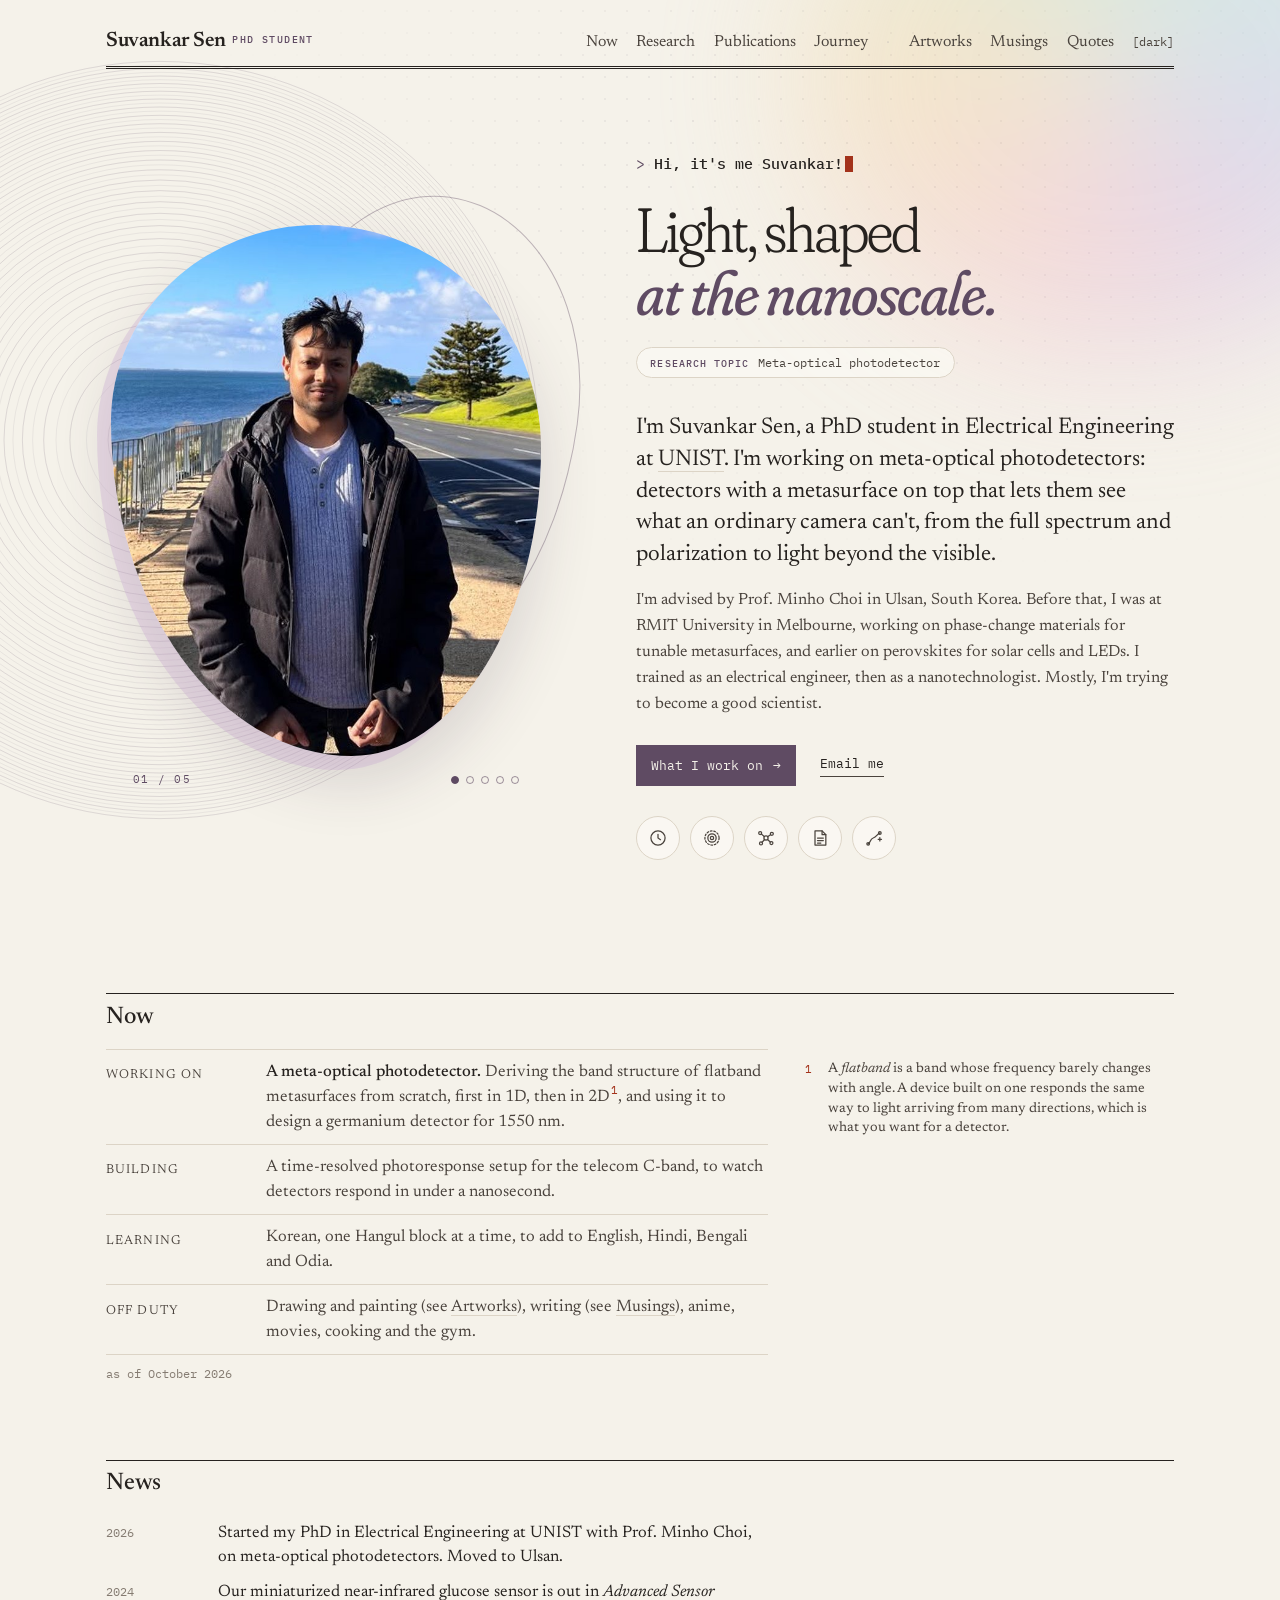
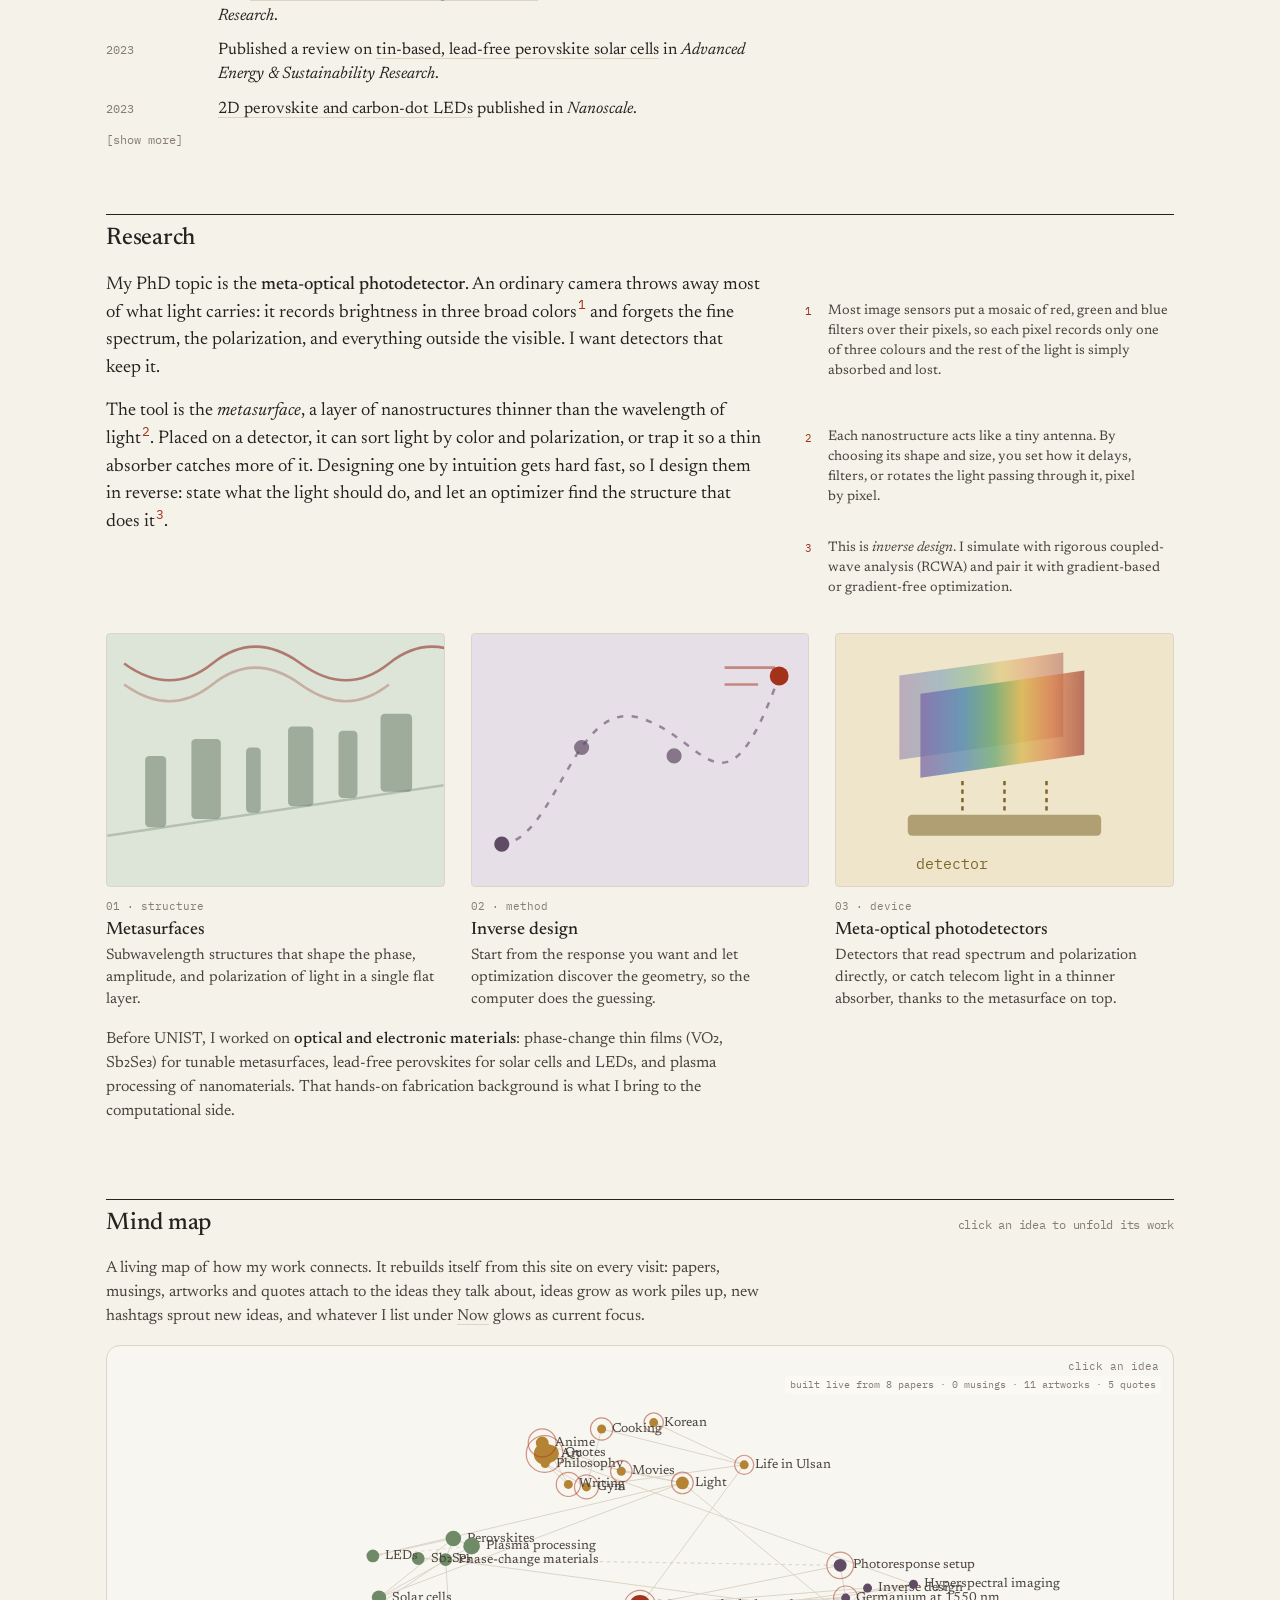
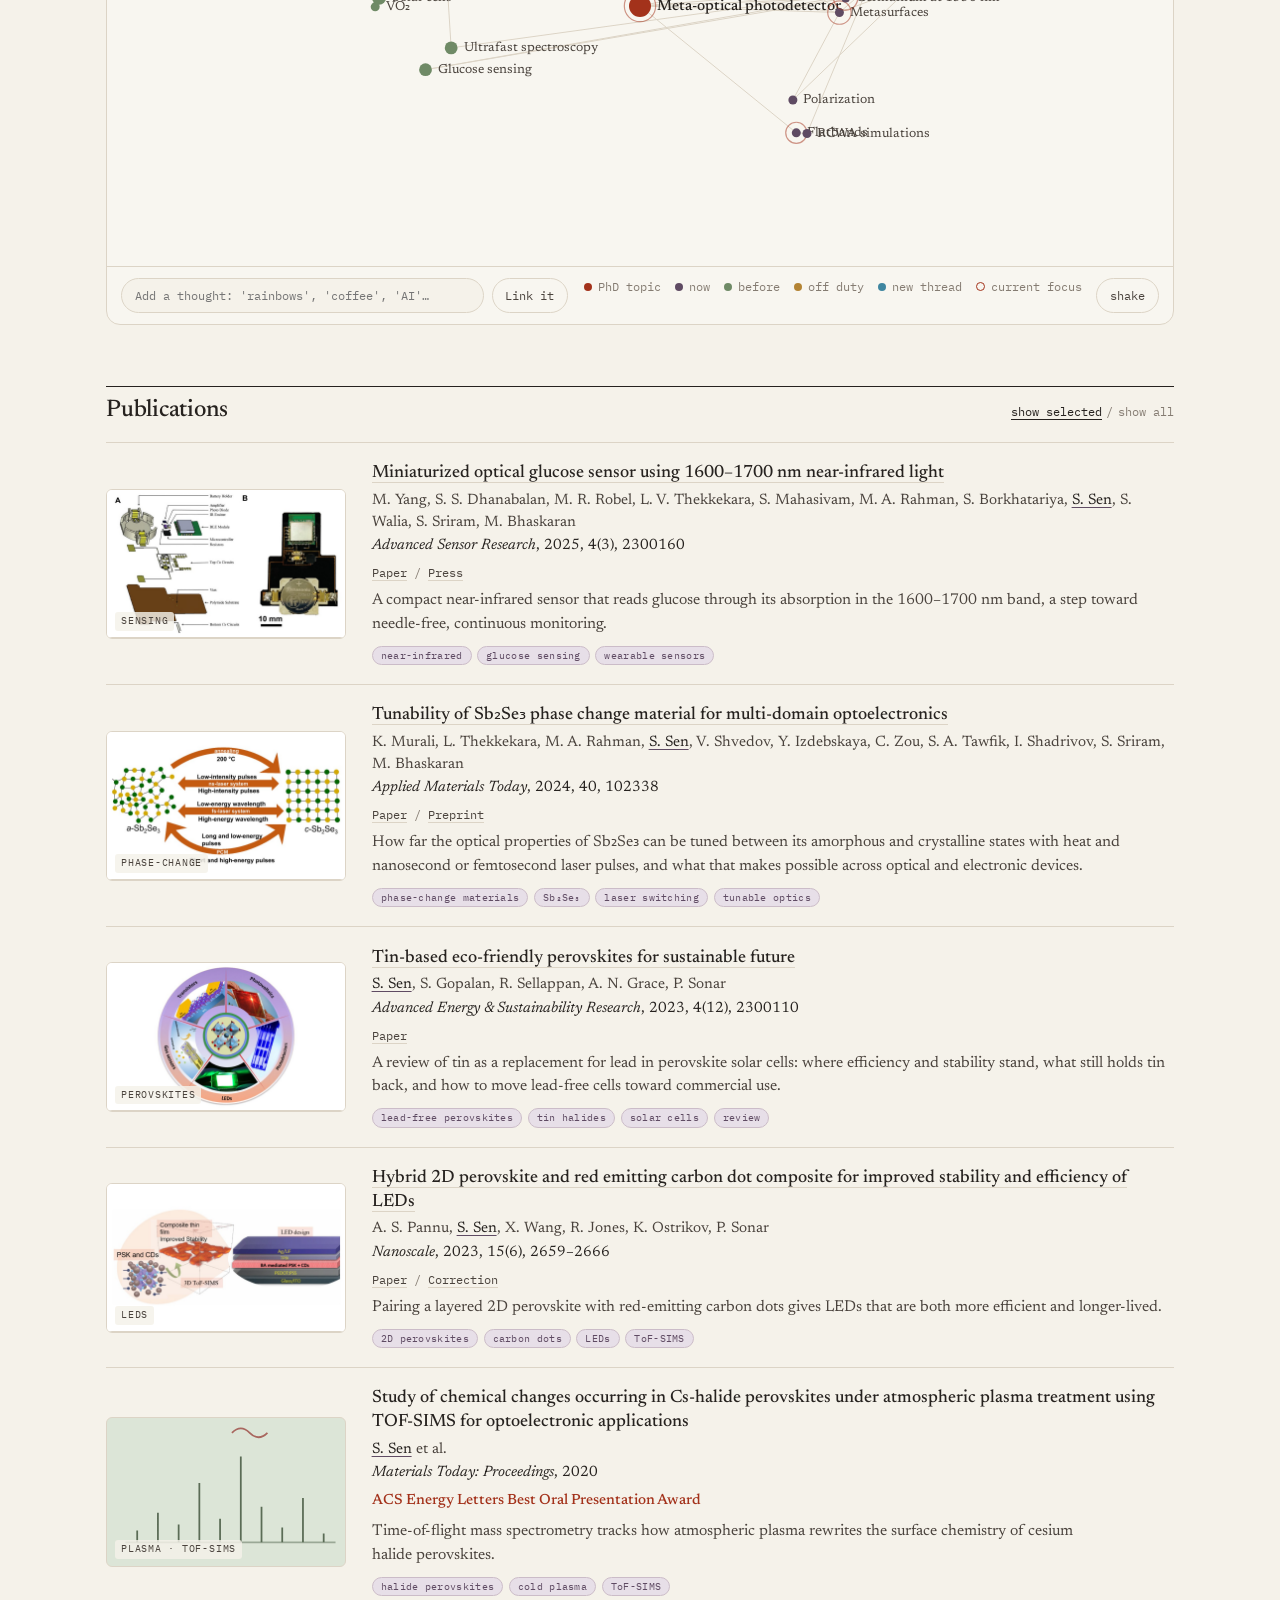
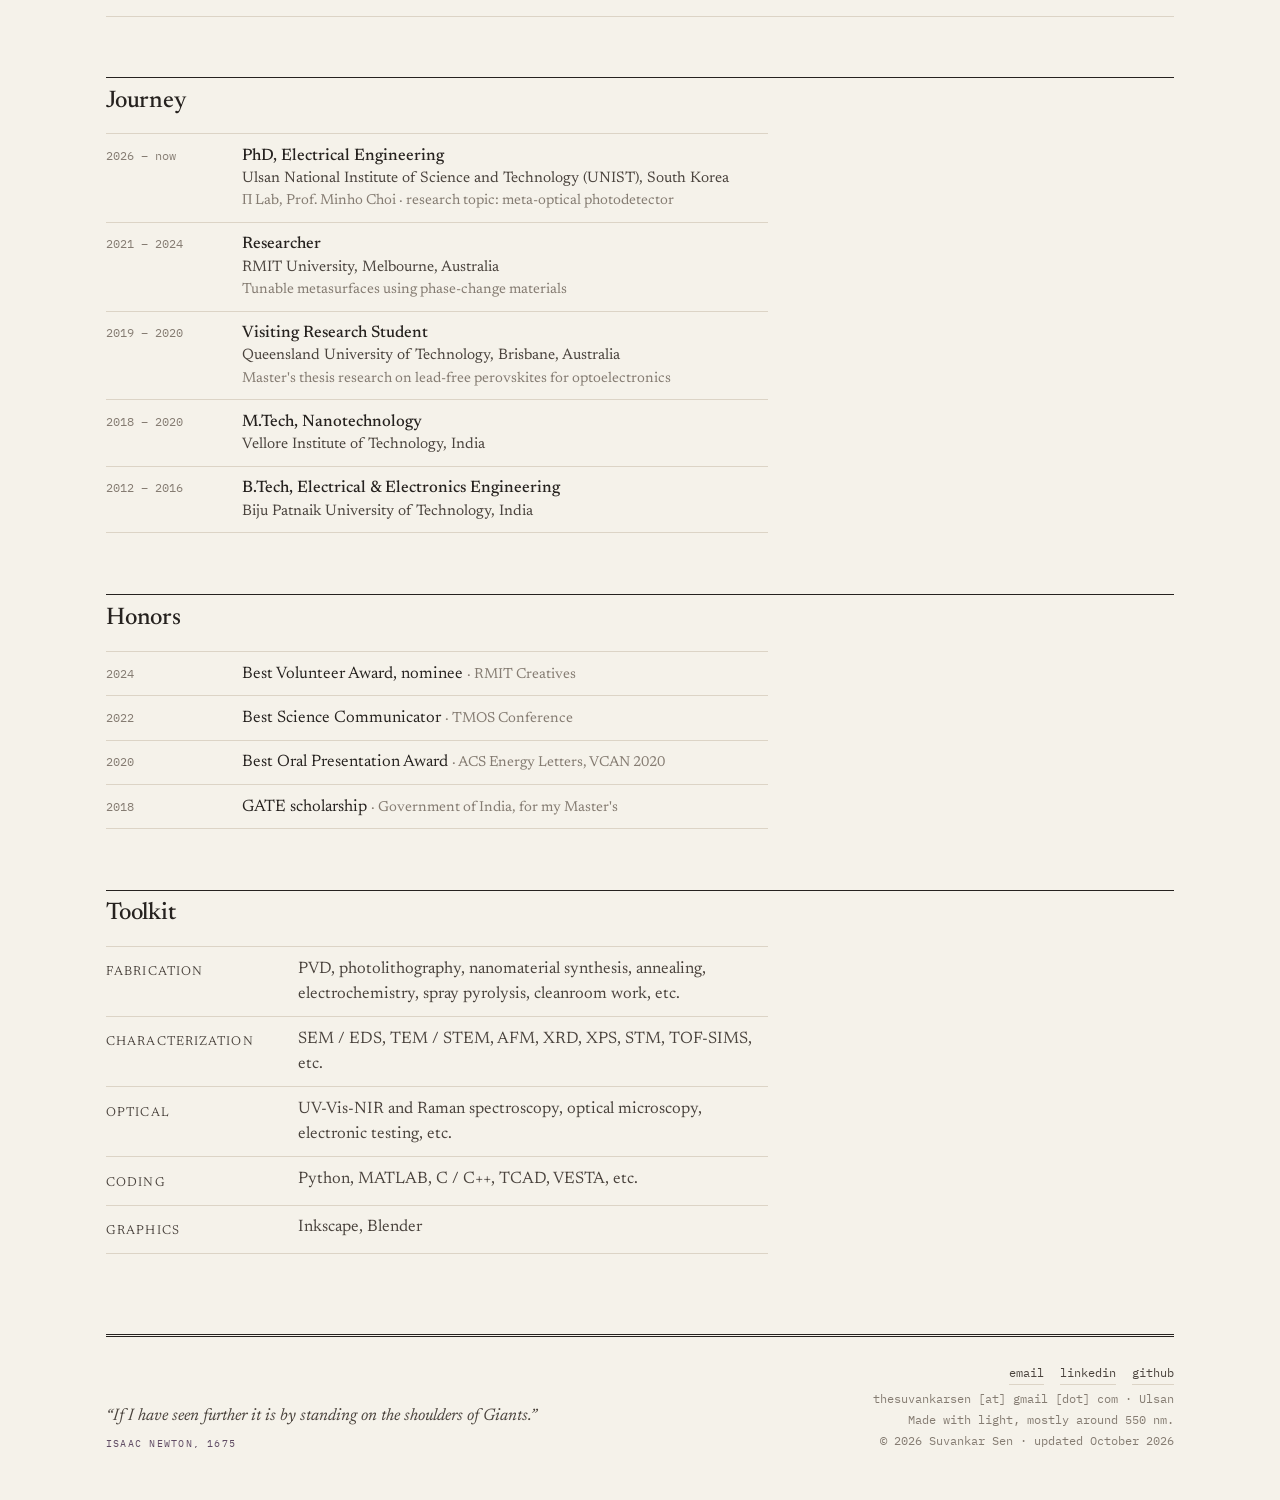
==== commit 73a48b98: "Publications: newest first, paper figures, DOI links, keywords Synced with Google Scholar: Sb2Se3 an" ====
--- a/index.html
+++ b/index.html
@@ -182,130 +182,118 @@
   <!-- ===== Publications ===== -->
   <section id="publications" class="reveal">
     <h2>Publications <span class="more toggle" role="group" aria-label="Filter publications"><button type="button" data-f="sel" aria-pressed="true">show selected</button> / <button type="button" data-f="all" aria-pressed="false">show all</button></span></h2>
+    <!-- Newest first. Each figure is cropped to 16:10 (960 × 600) and lives in images/pubs/.
+         To add a video later, replace the <img> with
+         <video src="media/my-clip.mp4" muted loop playsinline preload="none"></video>
+         It plays on hover (desktop) or when scrolled into view (phone). -->
     <ol class="pubs" id="pubs">
 
-      <li class="pub" data-sel="1">
-        <!-- To add a video later, replace the <svg> with:
-             <video src="media/my-clip.mp4" muted loop playsinline preload="none"></video>
-             It plays on hover (desktop) or when scrolled into view (phone). -->
-        <div class="media" style="background:var(--t-rose)">
-          <svg viewBox="0 0 160 100" aria-hidden="true"><g fill="#a9675f">
-            <circle cx="22" cy="30" r="4"/><circle cx="38" cy="30" r="4"/><circle cx="54" cy="30" r="4"/><circle cx="22" cy="46" r="4"/><circle cx="38" cy="46" r="4"/><circle cx="54" cy="46" r="4"/><circle cx="22" cy="62" r="4"/><circle cx="38" cy="62" r="4"/><circle cx="54" cy="62" r="4"/>
-            <circle cx="106" cy="27" r="4" opacity=".6"/><circle cx="125" cy="38" r="4" opacity=".6"/><circle cx="114" cy="52" r="4" opacity=".6"/><circle cx="138" cy="58" r="4" opacity=".6"/><circle cx="102" cy="68" r="4" opacity=".6"/><circle cx="128" cy="74" r="4" opacity=".6"/><circle cx="141" cy="28" r="4" opacity=".6"/></g>
-            <path d="M70 46 h22 m-6 -5 l6 5 -6 5 M92 56 h-22 m6 -5 l-6 5 6 5" stroke="#5f4b63" stroke-width="1.3" fill="none"/></svg>
-          <span class="tag">phase-change</span>
-        </div>
-        <div>
-          <div class="t">Tunability of Sb₂Se₃ phase change material for multi-domain optoelectronics</div>
-          <div class="au">K. Murali, L. Thekkekara, M. A. Rahman, <u>S. Sen</u>, V. Shvedov, Y. Izdebskaya, C. Zou, S. A. Tawfik, I. Shadrivov, S. Sriram</div>
-          <div class="v"><em>Applied Materials Today</em> <span class="status">accepted</span></div>
-          <div class="lk"><a href="https://openresearch-repository.anu.edu.au/entities/publication/3a785ab1-55a9-44aa-acb0-f72ddc8fab2f" target="_blank" rel="noopener">Record</a></div>
-          <p class="desc">How far the optical properties of Sb₂Se₃ can be tuned between its amorphous and crystalline states, and what that makes possible across optical and electronic devices.</p>
-        </div>
-      </li>
-
-      <li class="pub" data-sel="0">
-        <div class="media" style="background:var(--t-plum)">
-          <svg viewBox="0 0 160 100" aria-hidden="true"><g fill="none" stroke="#5f4b63" stroke-width="1.3">
-            <path d="M10 70 h20 l4 -40 l4 40 h12 l4 -24 l4 24 h14 l4 -12 l4 12 h80" />
-            <path d="M10 82 Q 50 70 80 82 T 150 82" stroke-opacity=".45"/></g></svg>
-          <span class="tag">ultrafast</span>
-        </div>
-        <div>
-          <div class="t">Probing ultrafast spectroscopic analysis of intercalation in topological materials: carrier and phonon dynamics in A<sub>x</sub>Bi₂Se₃</div>
-          <div class="au"><u>S. Sen</u> as second author</div>
-          <div class="v">Submitted to <em>ACS Applied Optical Materials</em> <span class="status">under review</span></div>
-          <p class="desc">Ultrafast spectroscopy of how intercalating atoms into Bi₂Se₃ changes the way its charge carriers and lattice vibrations relax.</p>
-        </div>
-      </li>
-
       <li class="pub" id="p-glucose" data-sel="1">
-        <div class="media" style="background:var(--t-sage)">
-          <svg viewBox="0 0 160 100" aria-hidden="true"><g fill="none" stroke-width="1.3">
-            <path d="M12 80 C 40 80, 52 76, 66 60 S 84 18, 96 22 S 112 70, 148 78" stroke="#5b6c56"/>
-            <path d="M84 12 v76 M108 12 v76" stroke="#a9675f" stroke-dasharray="2 3"/>
-            <text x="86" y="96" font-family="IBM Plex Mono, monospace" font-size="7" fill="#5b6c56" stroke="none">1600–1700 nm</text></g></svg>
+        <div class="media">
+          <a href="https://doi.org/10.1002/adsr.202300160" target="_blank" rel="noopener" tabindex="-1"><img src="images/pubs/glucose.jpg" alt="Exploded view and photo of the miniaturized near-infrared glucose sensor" width="960" height="600" loading="lazy"></a>
           <span class="tag">sensing</span>
         </div>
         <div>
           <div class="t"><a href="https://doi.org/10.1002/adsr.202300160" target="_blank" rel="noopener">Miniaturized optical glucose sensor using 1600–1700 nm near-infrared light</a></div>
           <div class="au">M. Yang, S. S. Dhanabalan, M. R. Robel, L. V. Thekkekara, S. Mahasivam, M. A. Rahman, S. Borkhatariya, <u>S. Sen</u>, S. Walia, S. Sriram, M. Bhaskaran</div>
-          <div class="v"><em>Advanced Sensor Research</em>, 2024, 2300160</div>
+          <div class="v"><em>Advanced Sensor Research</em>, 2025, 4(3), 2300160</div>
           <div class="lk"><a href="https://doi.org/10.1002/adsr.202300160" target="_blank" rel="noopener">Paper</a> / <a href="https://tmos.org.au/research/continuous-non-invasive-glucose-sensing-on-the-horizon-with-the-development-of-a-new-optical-sensor/" target="_blank" rel="noopener">Press</a></div>
           <p class="desc">A compact near-infrared sensor that reads glucose through its absorption in the 1600–1700&nbsp;nm band, a step toward needle-free, continuous monitoring.</p>
+          <ul class="kw" aria-label="Keywords"><li>near-infrared</li><li>glucose sensing</li><li>wearable sensors</li></ul>
+        </div>
+      </li>
+
+      <li class="pub" id="p-bise" data-sel="0">
+        <div class="media">
+          <a href="https://doi.org/10.1016/j.apmt.2024.102400" target="_blank" rel="noopener" tabindex="-1"><img src="images/pubs/bise.jpg" alt="Intercalation of atoms into the van der Waals gap of Bi₂Se₃ and the resulting coherent phonon frequencies" width="960" height="600" loading="lazy"></a>
+          <span class="tag">ultrafast</span>
+        </div>
+        <div>
+          <div class="t"><a href="https://doi.org/10.1016/j.apmt.2024.102400" target="_blank" rel="noopener">Intercalation-enhanced topological material Bi₂Se₃: tuning charge carrier and phonon dynamics for advanced optoelectronic and terahertz applications</a></div>
+          <div class="au">P. Sharma, <u>S. Sen</u>, S. Walia, K. Kumar, S. K. Saini, M. Kumar</div>
+          <div class="v"><em>Applied Materials Today</em>, 2024, 40, 102400</div>
+          <div class="lk"><a href="https://doi.org/10.1016/j.apmt.2024.102400" target="_blank" rel="noopener">Paper</a></div>
+          <p class="desc">Slipping metal atoms into the van der Waals gaps of Bi₂Se₃ changes how its charge carriers and lattice vibrations relax, and tunes the coherent phonon oscillations it generates in the terahertz range.</p>
+          <ul class="kw" aria-label="Keywords"><li>topological insulators</li><li>ultrafast spectroscopy</li><li>coherent phonons</li><li>terahertz</li></ul>
+        </div>
+      </li>
+
+      <li class="pub" id="p-sbse" data-sel="1">
+        <div class="media">
+          <a href="https://doi.org/10.1016/j.apmt.2024.102338" target="_blank" rel="noopener" tabindex="-1"><img src="images/pubs/sbse.jpg" alt="Switching Sb₂Se₃ between amorphous and crystalline states with heat and laser pulses" width="960" height="600" loading="lazy"></a>
+          <span class="tag">phase-change</span>
+        </div>
+        <div>
+          <div class="t"><a href="https://doi.org/10.1016/j.apmt.2024.102338" target="_blank" rel="noopener">Tunability of Sb₂Se₃ phase change material for multi-domain optoelectronics</a></div>
+          <div class="au">K. Murali, L. Thekkekara, M. A. Rahman, <u>S. Sen</u>, V. Shvedov, Y. Izdebskaya, C. Zou, S. A. Tawfik, I. Shadrivov, S. Sriram, M. Bhaskaran</div>
+          <div class="v"><em>Applied Materials Today</em>, 2024, 40, 102338</div>
+          <div class="lk"><a href="https://doi.org/10.1016/j.apmt.2024.102338" target="_blank" rel="noopener">Paper</a> / <a href="https://doi.org/10.2139/ssrn.4808077" target="_blank" rel="noopener">Preprint</a></div>
+          <p class="desc">How far the optical properties of Sb₂Se₃ can be tuned between its amorphous and crystalline states with heat and nanosecond or femtosecond laser pulses, and what that makes possible across optical and electronic devices.</p>
+          <ul class="kw" aria-label="Keywords"><li>phase-change materials</li><li>Sb₂Se₃</li><li>laser switching</li><li>tunable optics</li></ul>
         </div>
       </li>
 
       <li class="pub" id="p-tin" data-sel="1">
-        <div class="media" style="background:var(--t-sand)">
-          <svg viewBox="0 0 160 100" aria-hidden="true"><g stroke="#7c662b" stroke-width="1.1" fill="#d1c196" fill-opacity=".55">
-            <path d="M30 50 l14 -14 l14 14 l-14 14z"/><path d="M58 50 l14 -14 l14 14 l-14 14z"/><path d="M86 50 l14 -14 l14 14 l-14 14z"/><path d="M114 50 l14 -14 l14 14 l-14 14z"/>
-            <path d="M44 22 l14 -14 l14 14 l-14 14z" fill-opacity=".3"/><path d="M72 22 l14 -14 l14 14 l-14 14z" fill-opacity=".3"/><path d="M100 22 l14 -14 l14 14 l-14 14z" fill-opacity=".3"/>
-            <path d="M44 78 l14 -14 l14 14 l-14 14z" fill-opacity=".3"/><path d="M72 78 l14 -14 l14 14 l-14 14z" fill-opacity=".3"/><path d="M100 78 l14 -14 l14 14 l-14 14z" fill-opacity=".3"/></g>
-            <g fill="#a3321b"><circle cx="58" cy="36" r="2.4"/><circle cx="86" cy="64" r="2.4"/><circle cx="114" cy="36" r="2.4"/></g></svg>
+        <div class="media">
+          <a href="https://doi.org/10.1002/aesr.202300110" target="_blank" rel="noopener" tabindex="-1"><img src="images/pubs/tin.jpg" alt="Applications of tin perovskites: photovoltaics, photodetectors, LEDs, gas sensors and transistors" width="960" height="600" loading="lazy"></a>
           <span class="tag">perovskites</span>
         </div>
         <div>
           <div class="t"><a href="https://doi.org/10.1002/aesr.202300110" target="_blank" rel="noopener">Tin-based eco-friendly perovskites for sustainable future</a></div>
           <div class="au"><u>S. Sen</u>, S. Gopalan, R. Sellappan, A. N. Grace, P. Sonar</div>
           <div class="v"><em>Advanced Energy &amp; Sustainability Research</em>, 2023, 4(12), 2300110</div>
-          <div class="lk"><a href="https://doi.org/10.1002/aesr.202300110" target="_blank" rel="noopener">Paper</a> / <a href="https://doaj.org/article/e2afdee52e274a88b12fc021350aaa5c" target="_blank" rel="noopener">Open access</a></div>
+          <div class="lk"><a href="https://doi.org/10.1002/aesr.202300110" target="_blank" rel="noopener">Paper</a></div>
           <p class="desc">A review of tin as a replacement for lead in perovskite solar cells: where efficiency and stability stand, what still holds tin back, and how to move lead-free cells toward commercial use.</p>
+          <ul class="kw" aria-label="Keywords"><li>lead-free perovskites</li><li>tin halides</li><li>solar cells</li><li>review</li></ul>
         </div>
       </li>
 
       <li class="pub" id="p-led" data-sel="1">
-        <div class="media" style="background:var(--t-rose)">
-          <svg viewBox="0 0 160 100" aria-hidden="true">
-            <defs><radialGradient id="glow"><stop offset="0" stop-color="#c8432d" stop-opacity=".9"/><stop offset="1" stop-color="#c8432d" stop-opacity="0"/></radialGradient></defs>
-            <circle cx="54" cy="46" r="22" fill="url(#glow)"/><circle cx="100" cy="36" r="16" fill="url(#glow)"/><circle cx="118" cy="66" r="19" fill="url(#glow)"/>
-            <g fill="#5f4b63"><circle cx="54" cy="46" r="4"/><circle cx="100" cy="36" r="3"/><circle cx="118" cy="66" r="3.5"/></g>
-            <path d="M10 88 h140 M10 82 h140" stroke="#a9675f" stroke-width="1.1" opacity=".6"/></svg>
+        <div class="media">
+          <a href="https://doi.org/10.1039/d2nr06942c" target="_blank" rel="noopener" tabindex="-1"><img src="images/pubs/led.jpg" alt="Perovskite and carbon dot composite film, its ToF-SIMS map, and the LED stack" width="960" height="600" loading="lazy"></a>
           <span class="tag">LEDs</span>
         </div>
         <div>
-          <div class="t"><a href="https://doi.org/10.1039/D2NR06942C" target="_blank" rel="noopener">Hybrid 2D perovskite and red emitting carbon dot composite for improved stability and efficiency of LEDs</a></div>
+          <div class="t"><a href="https://doi.org/10.1039/d2nr06942c" target="_blank" rel="noopener">Hybrid 2D perovskite and red emitting carbon dot composite for improved stability and efficiency of LEDs</a></div>
           <div class="au">A. S. Pannu, <u>S. Sen</u>, X. Wang, R. Jones, K. Ostrikov, P. Sonar</div>
           <div class="v"><em>Nanoscale</em>, 2023, 15(6), 2659–2666</div>
-          <div class="lk"><a href="https://doi.org/10.1039/D2NR06942C" target="_blank" rel="noopener">Paper</a></div>
+          <div class="lk"><a href="https://doi.org/10.1039/d2nr06942c" target="_blank" rel="noopener">Paper</a> / <a href="https://doi.org/10.1039/d4nr90152e" target="_blank" rel="noopener">Correction</a></div>
           <p class="desc">Pairing a layered 2D perovskite with red-emitting carbon dots gives LEDs that are both more efficient and longer-lived.</p>
-        </div>
-      </li>
-
-      <li class="pub" data-sel="0">
-        <div class="media" style="background:var(--t-plum)">
-          <svg viewBox="0 0 160 100" aria-hidden="true">
-            <g fill="#3c78b4" fill-opacity=".7"><circle cx="40" cy="40" r="7"/><circle cx="62" cy="62" r="5"/><circle cx="30" cy="70" r="4"/></g>
-            <g fill="#4f9a62" fill-opacity=".7"><circle cx="112" cy="36" r="7"/><circle cx="130" cy="62" r="5"/><circle cx="100" cy="70" r="4"/></g>
-            <path d="M74 48 h14 m-5 -5 l5 5 -5 5" stroke="#5f4b63" stroke-width="1.3" fill="none"/></svg>
+          <ul class="kw" aria-label="Keywords"><li>2D perovskites</li><li>carbon dots</li><li>LEDs</li><li>ToF-SIMS</li></ul>
+        </div>
+      </li>
+
+      <li class="pub" id="p-cqd" data-sel="0">
+        <div class="media">
+          <a href="https://doi.org/10.1002/admt.202100586" target="_blank" rel="noopener" tabindex="-1"><img src="images/pubs/cqd.jpg" alt="Air plasma turns a precursor into carbon dots that glow blue at low concentration and green at high concentration" width="960" height="600" loading="lazy"></a>
           <span class="tag">quantum dots</span>
         </div>
         <div>
           <div class="t"><a href="https://doi.org/10.1002/admt.202100586" target="_blank" rel="noopener">Monochromatic blue and switchable blue-green carbon quantum dots by room-temperature air plasma processing</a></div>
-          <div class="au">J. Weerasinghe et al., incl. <u>S. Sen</u></div>
+          <div class="au">J. Weerasinghe, J. Scott, A. D. K. Deshan, D. Chen, A. Singh, <u>S. Sen</u>, P. Sonar, K. Vasilev, Q. Li, K. Ostrikov</div>
           <div class="v"><em>Advanced Materials Technologies</em>, 2022, 7(4), 2100586</div>
           <div class="lk"><a href="https://doi.org/10.1002/admt.202100586" target="_blank" rel="noopener">Paper</a></div>
           <p class="desc">Carbon quantum dots made with nothing but air plasma at room temperature, with emission that can be held blue or switched to green.</p>
-        </div>
-      </li>
-
-      <li class="pub" data-sel="0">
-        <div class="media" style="background:var(--t-sand)">
-          <svg viewBox="0 0 160 100" aria-hidden="true"><g stroke="#7c662b" stroke-width="1.1">
-            <circle cx="132" cy="22" r="9" fill="#d6b13a" fill-opacity=".7"/><path d="M118 34 l-30 22 M126 38 l-22 26 M114 26 l-38 18" stroke-dasharray="3 3"/>
-            <rect x="20" y="58" width="104" height="8" fill="#d1c196" fill-opacity=".6"/><rect x="20" y="66" width="104" height="10" fill="#a9675f" fill-opacity=".35"/><rect x="20" y="76" width="104" height="8" fill="#d1c196" fill-opacity=".6"/></g></svg>
+          <ul class="kw" aria-label="Keywords"><li>carbon quantum dots</li><li>cold plasma</li><li>photoluminescence</li></ul>
+        </div>
+      </li>
+
+      <li class="pub" id="p-dssc" data-sel="0">
+        <div class="media">
+          <a href="https://doi.org/10.1016/j.solener.2020.12.044" target="_blank" rel="noopener" tabindex="-1"><img src="images/pubs/dssc.jpg" alt="Plasma treatment of the photoanode and the improved current–voltage curves" width="960" height="600" loading="lazy"></a>
           <span class="tag">solar cells</span>
         </div>
         <div>
-          <div class="t">Efficiency enhancement of low-cost metal free dye sensitized solar cells via non-thermal atmospheric pressure plasma surface treatment</div>
+          <div class="t"><a href="https://doi.org/10.1016/j.solener.2020.12.044" target="_blank" rel="noopener">Efficiency enhancement of low-cost metal free dye sensitized solar cells via non-thermal atmospheric pressure plasma surface treatment</a></div>
           <div class="au">J. Weerasinghe, <u>S. Sen</u>, J. M. K. W. Kumari, M. A. K. L. Dissanayake, G. K. R. Senadeera, C. A. Thotawatthage, M. Ekanayake, R. Zhou, P. J. Cullen, P. Sonar, K. Vasilev, K. Ostrikov</div>
           <div class="v"><em>Solar Energy</em>, 2021, 215, 367–374</div>
-          <div class="lk"><a href="https://research-repository.griffith.edu.au/items/62bdb73c-376a-4399-a949-786fedabef30" target="_blank" rel="noopener">Record</a></div>
+          <div class="lk"><a href="https://doi.org/10.1016/j.solener.2020.12.044" target="_blank" rel="noopener">Paper</a> / <a href="https://research-repository.griffith.edu.au/items/62bdb73c-376a-4399-a949-786fedabef30" target="_blank" rel="noopener">Repository</a></div>
           <p class="desc">A short, cold plasma treatment of the photoanode raises the efficiency of cheap, metal-free dye-sensitized solar cells.</p>
-        </div>
-      </li>
-
-      <li class="pub" data-sel="1">
+          <ul class="kw" aria-label="Keywords"><li>dye-sensitized solar cells</li><li>cold plasma</li><li>surface treatment</li></ul>
+        </div>
+      </li>
+
+      <li class="pub" id="p-tofsims" data-sel="1">
         <div class="media" style="background:var(--t-sage)">
           <svg viewBox="0 0 160 100" aria-hidden="true"><g stroke="#5b6c56" stroke-width="1.2" fill="none">
             <path d="M20 84 v-8 M34 84 v-20 M48 84 v-12 M62 84 v-40 M76 84 v-16 M90 84 v-58 M104 84 v-24 M118 84 v-10 M132 84 v-30 M146 84 v-6"/>
@@ -319,6 +307,7 @@
           <div class="v"><em>Materials Today: Proceedings</em>, 2020</div>
           <span class="award">ACS Energy Letters Best Oral Presentation Award</span>
           <p class="desc">Time-of-flight mass spectrometry tracks how atmospheric plasma rewrites the surface chemistry of cesium halide perovskites.</p>
+          <ul class="kw" aria-label="Keywords"><li>halide perovskites</li><li>cold plasma</li><li>ToF-SIMS</li></ul>
         </div>
       </li>
     </ol>
--- a/style.css
+++ b/style.css
@@ -240,7 +240,7 @@
 
 /* ---------- Publications ---------- */
 .pubs { list-style: none; border-top: 1px solid var(--hair); }
-.pub { display: grid; grid-template-columns: 220px 1fr; gap: 1.6rem; padding: 1.2rem 0; border-bottom: 1px solid var(--hair); align-items: center; }
+.pub { display: grid; grid-template-columns: 240px 1fr; gap: 1.6rem; padding: 1.2rem 0; border-bottom: 1px solid var(--hair); align-items: center; }
 .pub.hidden { display: none; }
 .media { position: relative; aspect-ratio: 16 / 10; border-radius: 6px; overflow: hidden; border: 1px solid var(--hair); }
 .media svg, .media video, .media img { width: 100%; height: 100%; object-fit: cover; display: block; }
@@ -256,6 +256,10 @@
 .pub .lk a { color: var(--ink-2); border-bottom: 1px solid var(--hair); }
 .pub .lk a:hover { color: var(--rub); border-bottom-color: var(--rub); }
 .pub .desc { font-size: .98rem; color: var(--ink-2); margin: .45rem 0 0; line-height: 1.5; }
+.pub .kw { list-style: none; display: flex; flex-wrap: wrap; gap: .35rem; margin: .6rem 0 0; padding: 0; }
+.pub .kw li { font-family: var(--mono); font-size: .64rem; letter-spacing: .03em; color: var(--plum); background: var(--t-plum); border: 1px solid var(--b-plum); border-radius: 999px; padding: 1px 8px; }
+.media:has(img) { background: #fff; }
+.media > a { display: block; height: 100%; }
 .toggle { display: inline-flex; gap: .3rem; }
 .toggle button { background: none; border: 0; font: inherit; color: var(--grey); cursor: pointer; padding: 0; }
 .toggle button[aria-pressed="true"] { color: var(--ink); border-bottom: 1px solid var(--ink); }
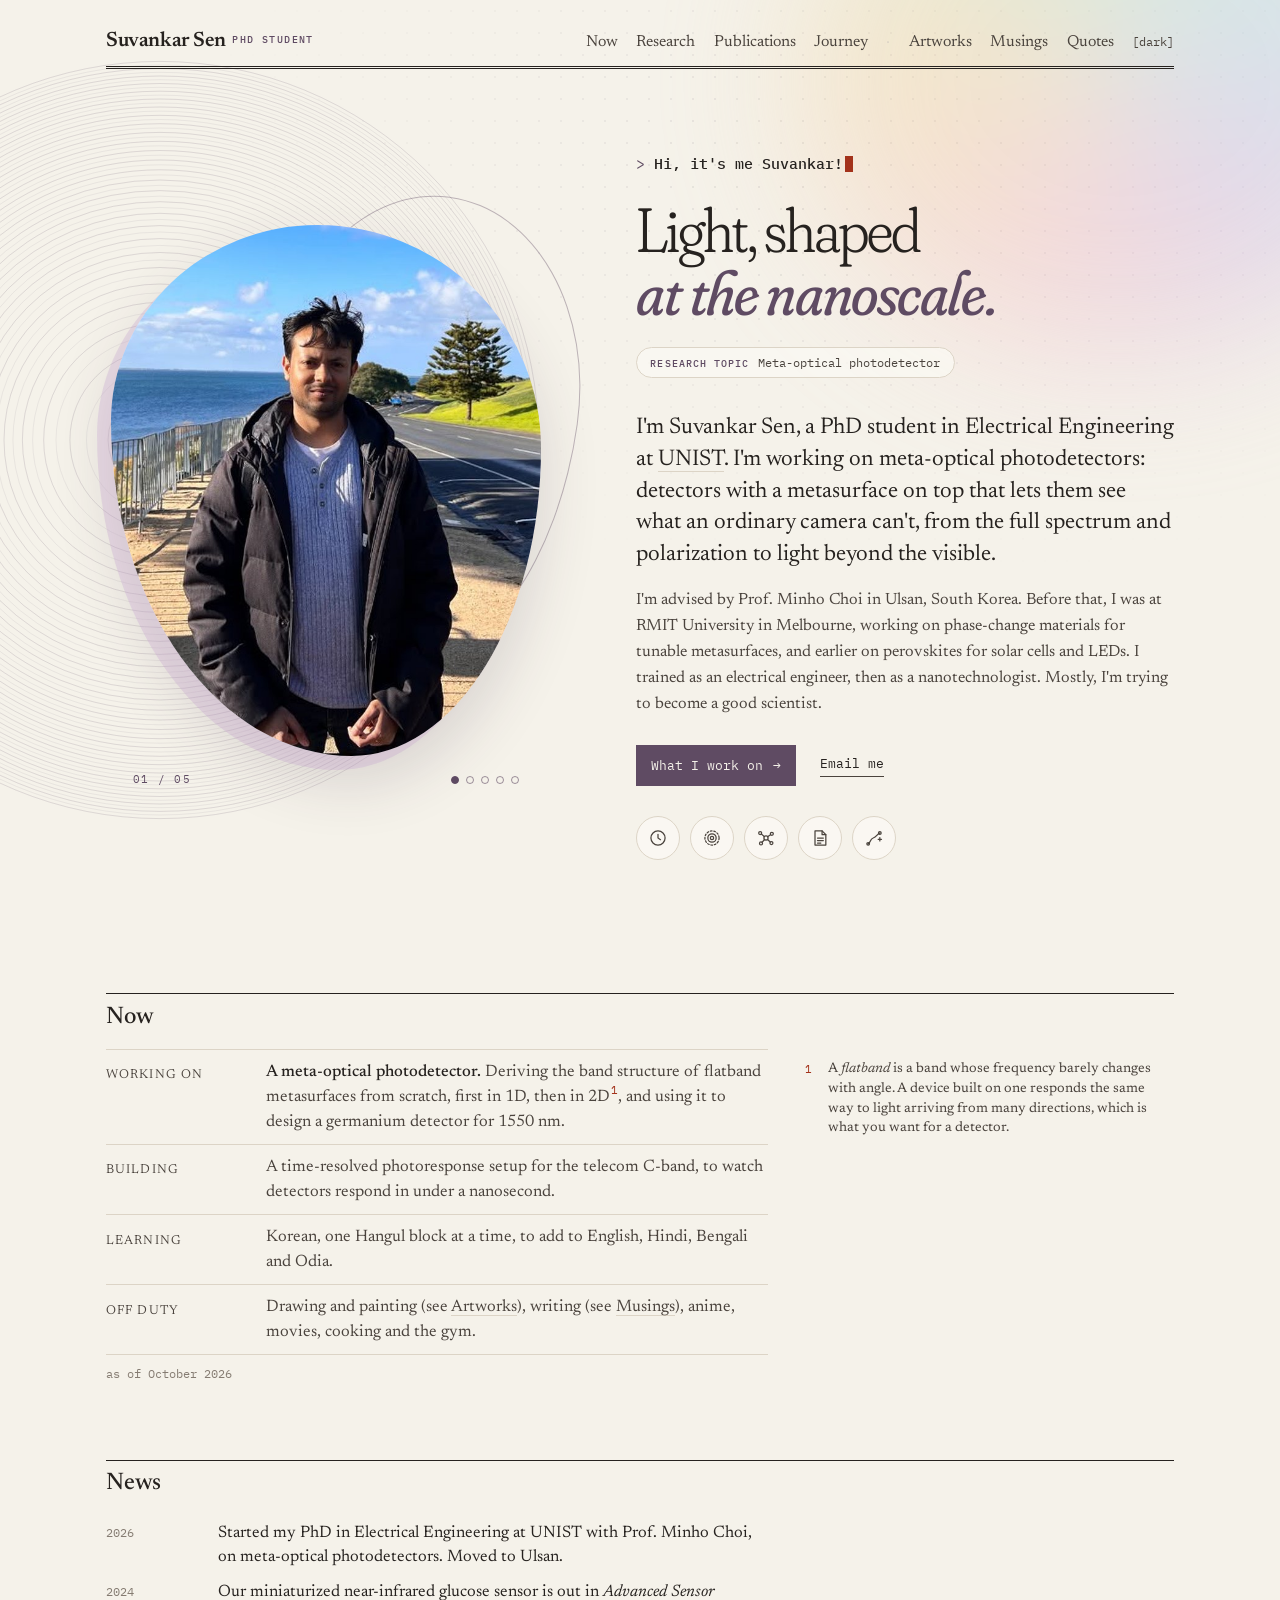
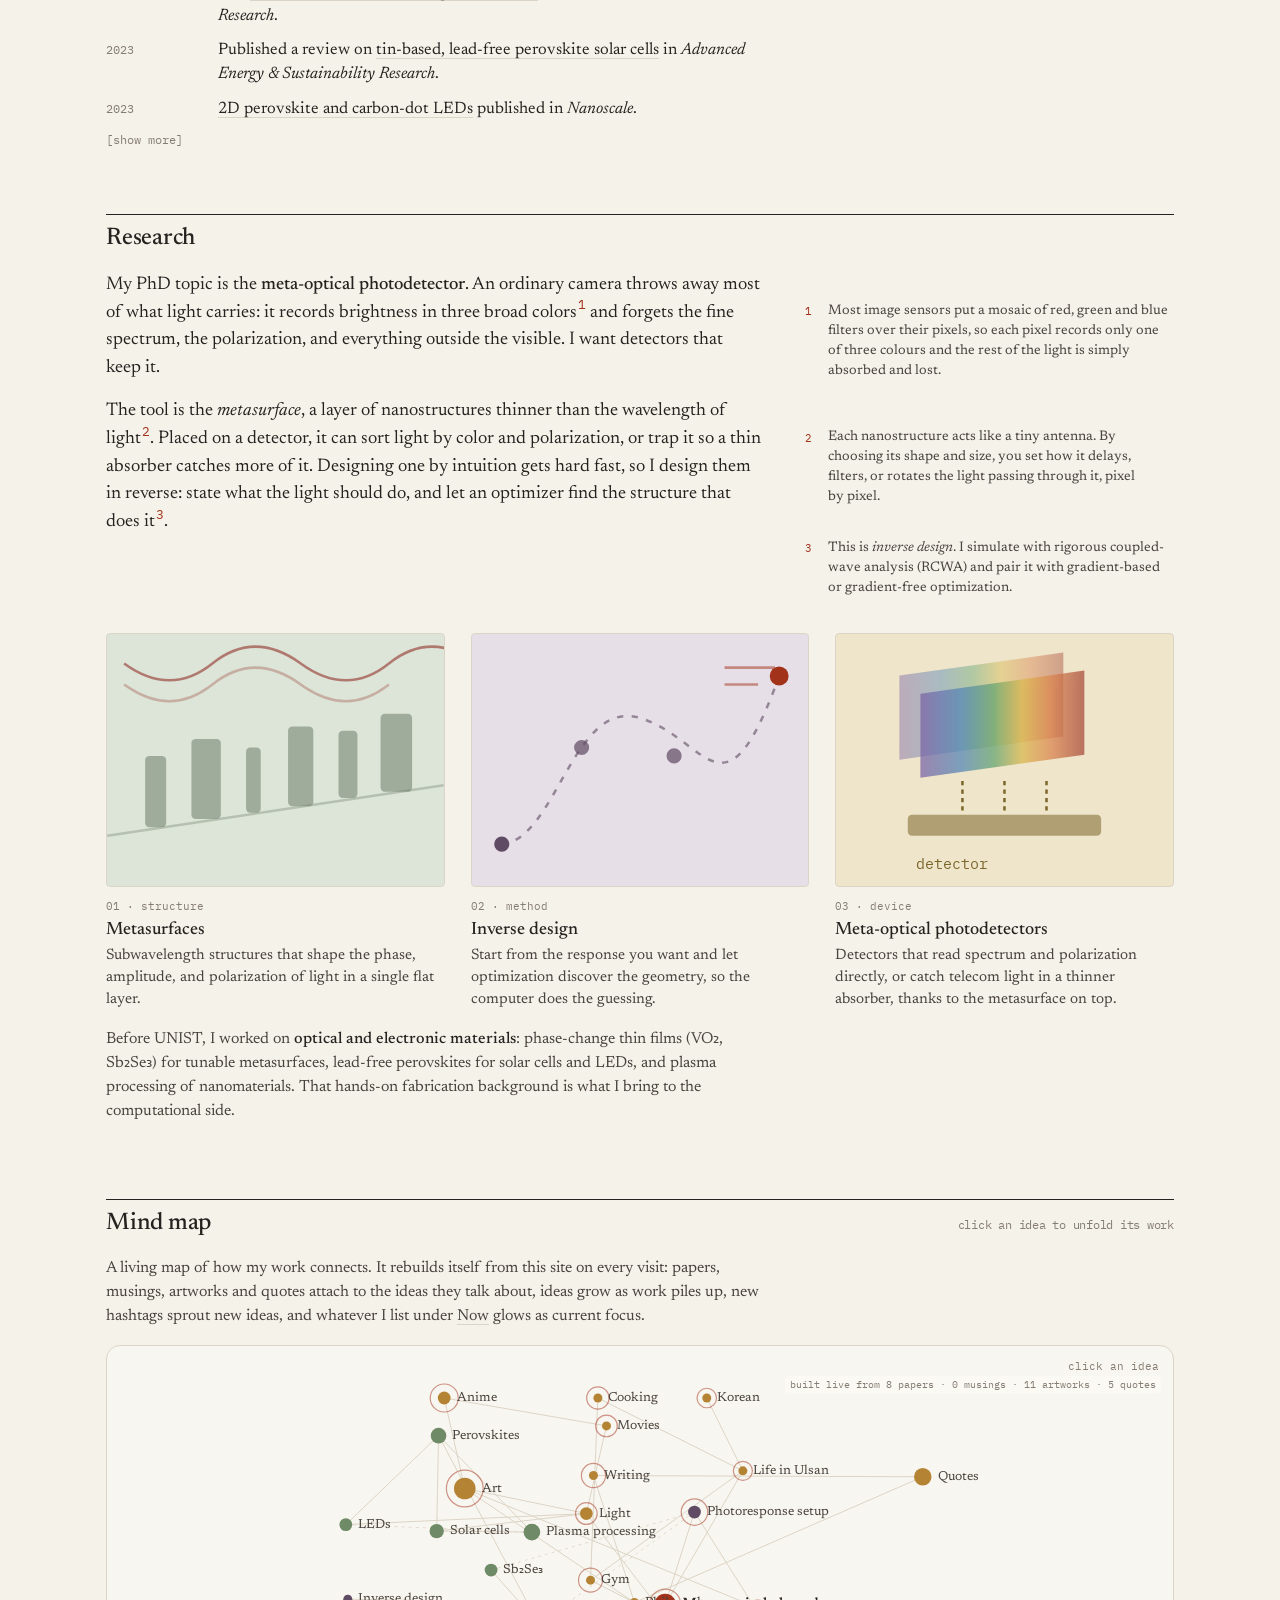
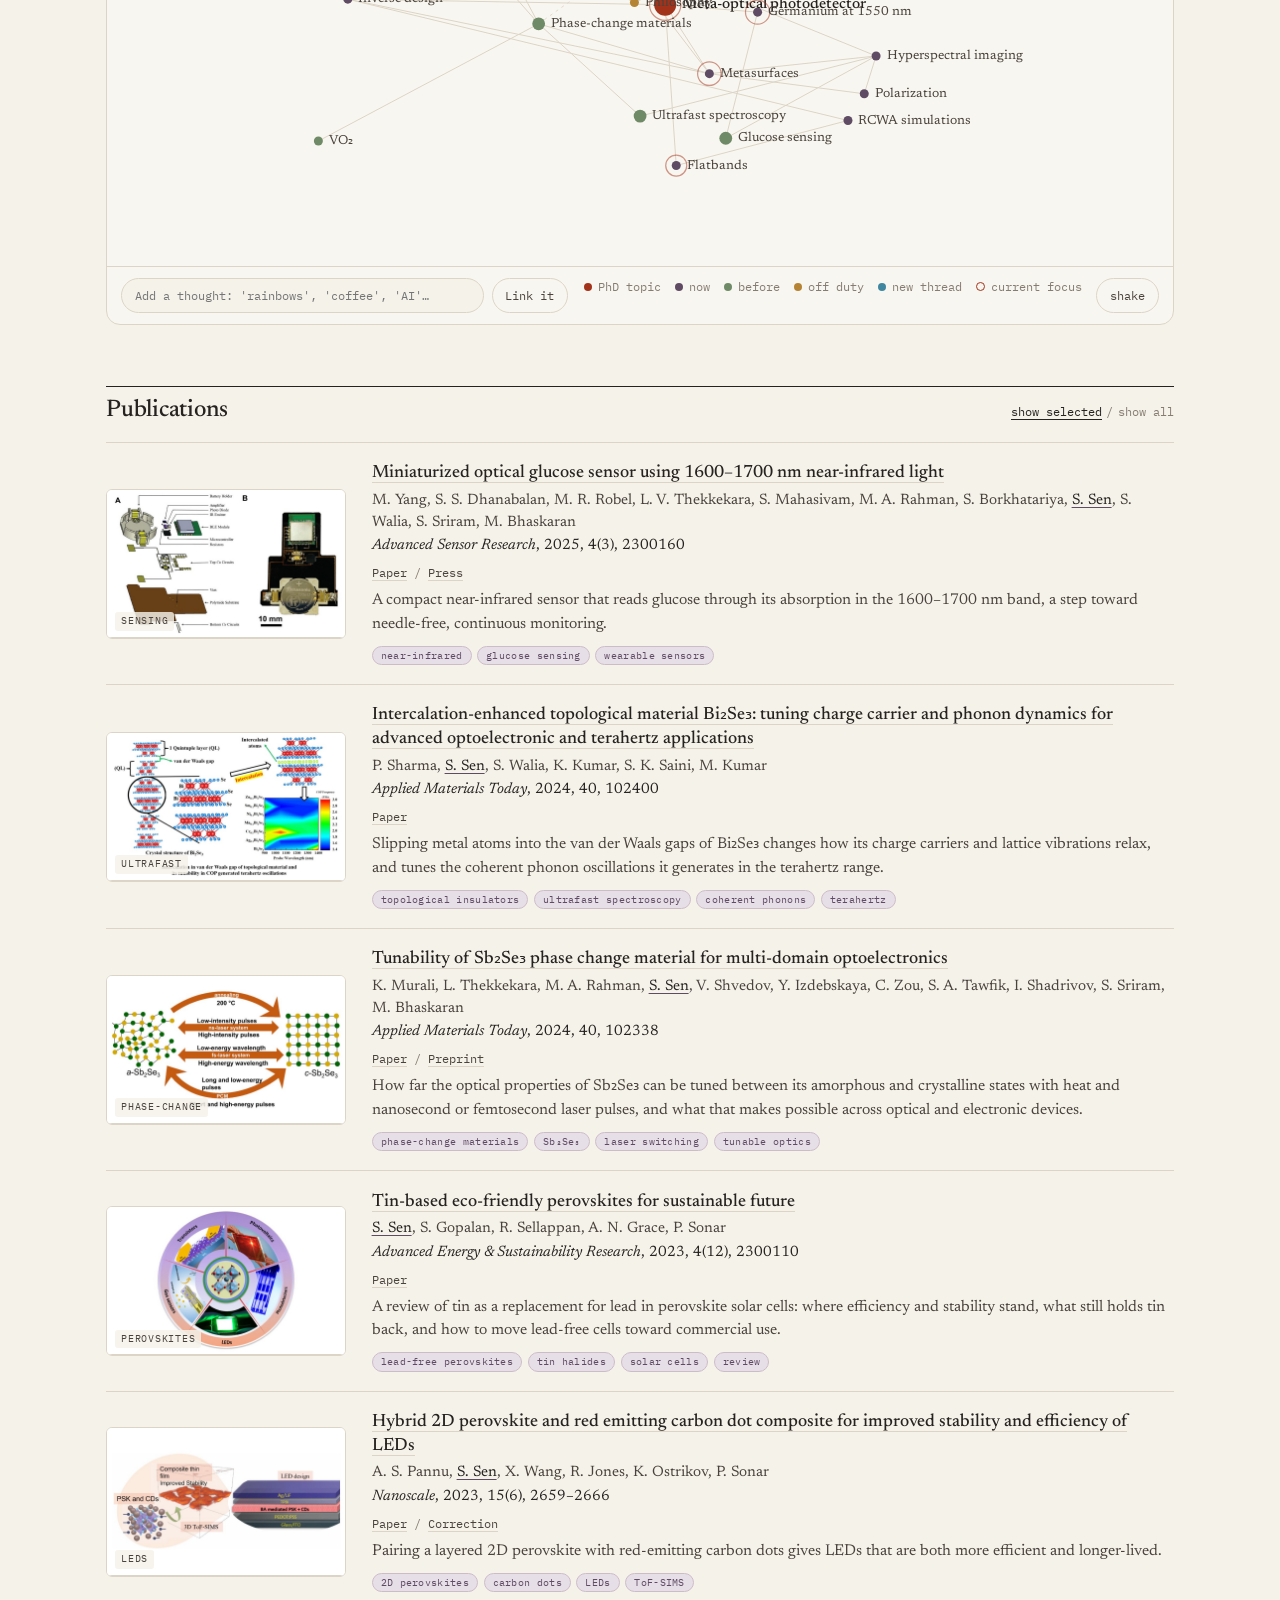
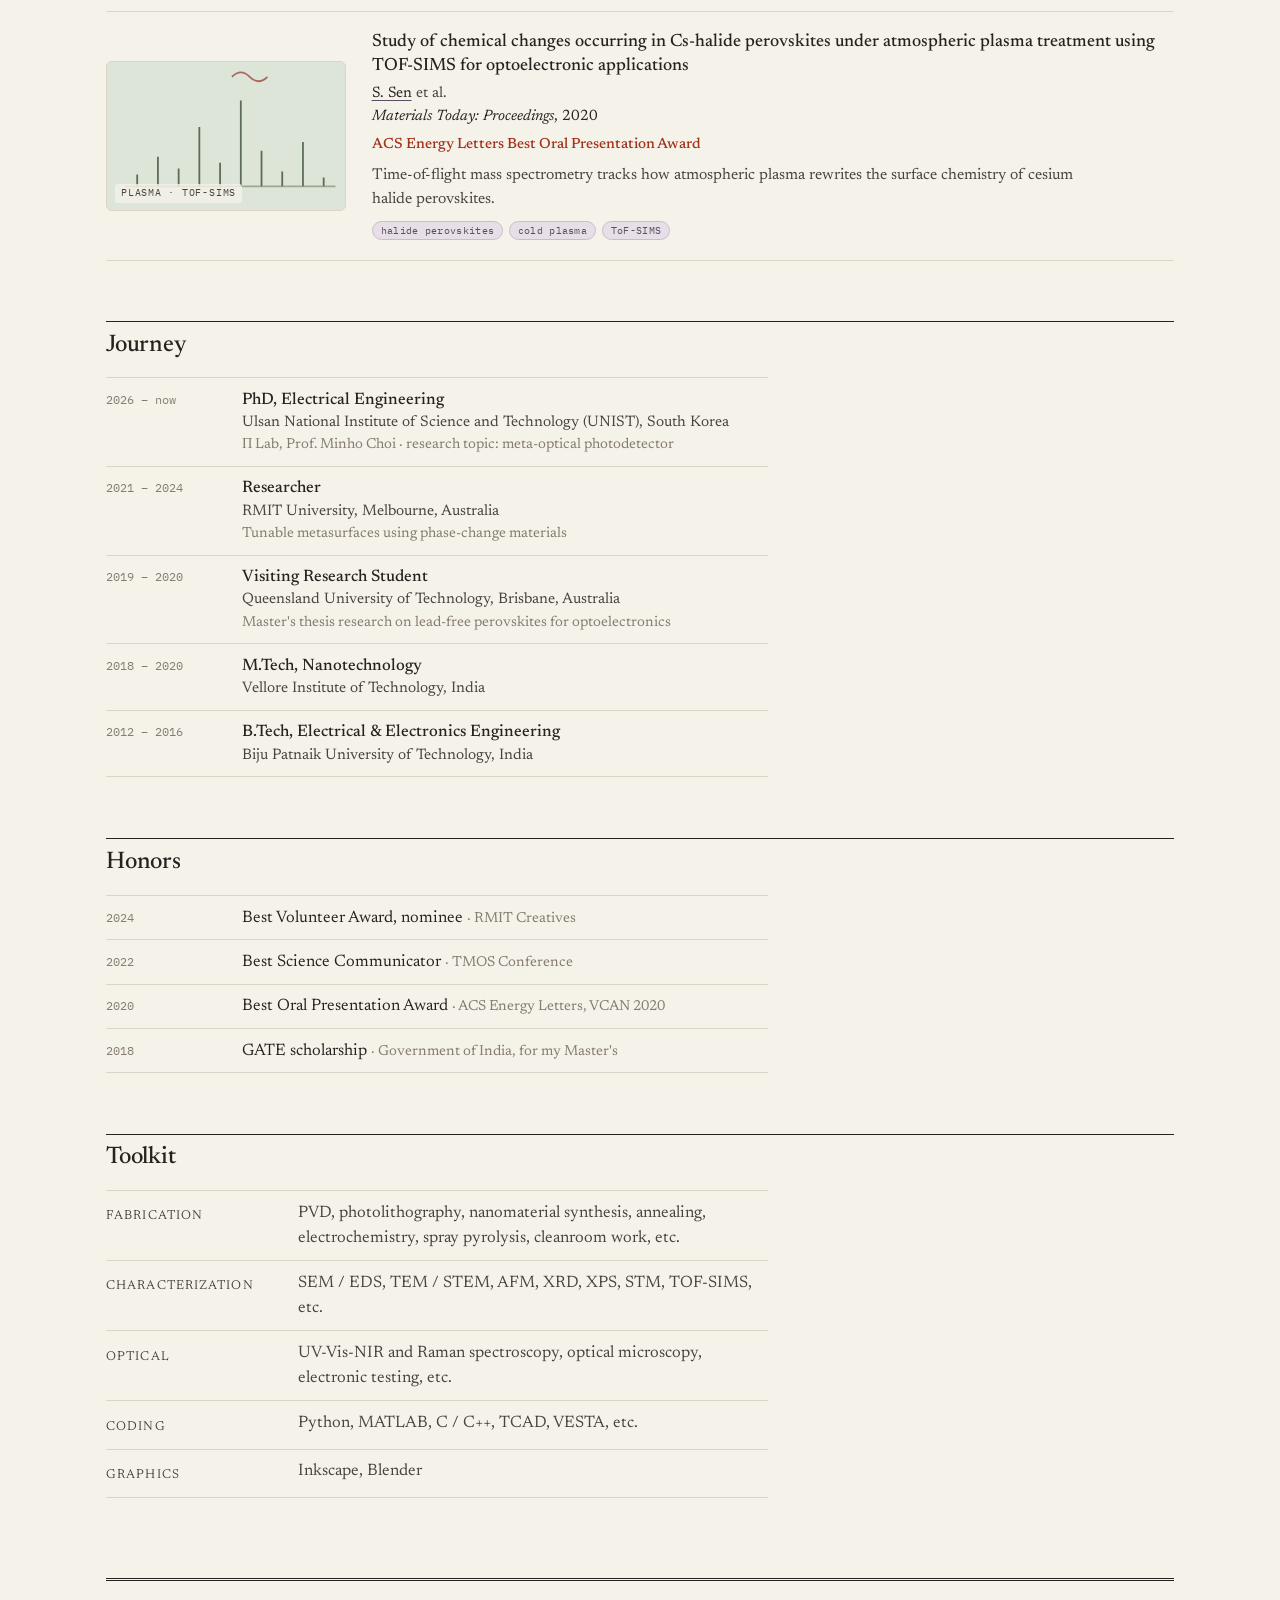
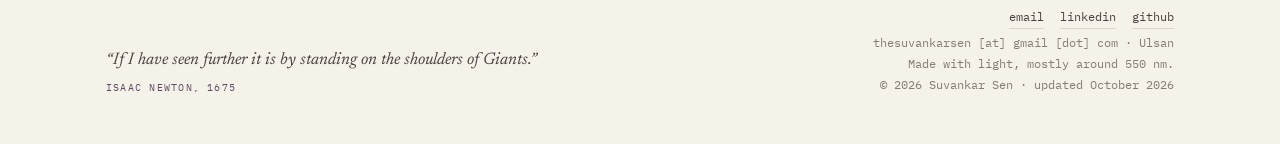
==== commit 8bcebc87: "Publications: show the Bi2Se3 paper in the selected view Co-Authored-By: Claude Opus 5.5 <noreply@an" ====
--- a/index.html
+++ b/index.html
@@ -203,7 +203,7 @@
         </div>
       </li>
 
-      <li class="pub" id="p-bise" data-sel="0">
+      <li class="pub" id="p-bise" data-sel="1">
         <div class="media">
           <a href="https://doi.org/10.1016/j.apmt.2024.102400" target="_blank" rel="noopener" tabindex="-1"><img src="images/pubs/bise.jpg" alt="Intercalation of atoms into the van der Waals gap of Bi₂Se₃ and the resulting coherent phonon frequencies" width="960" height="600" loading="lazy"></a>
           <span class="tag">ultrafast</span>
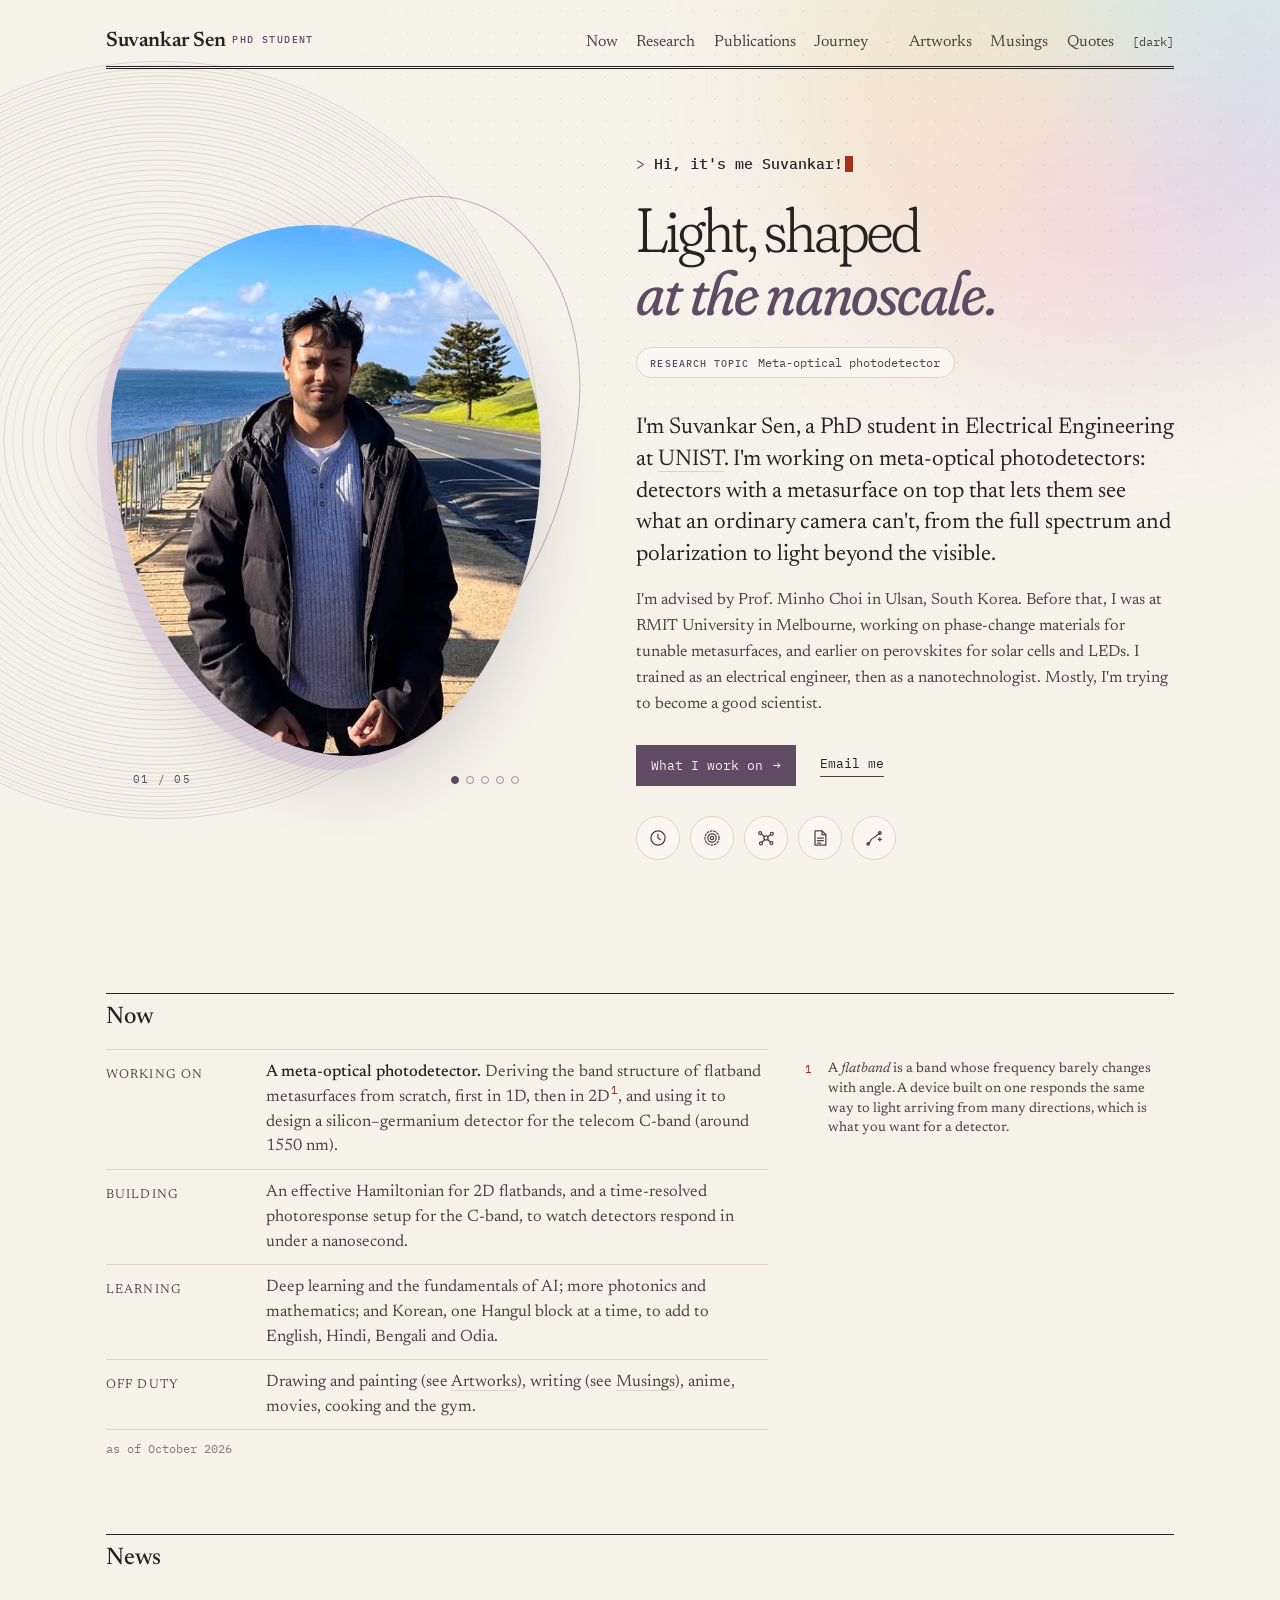
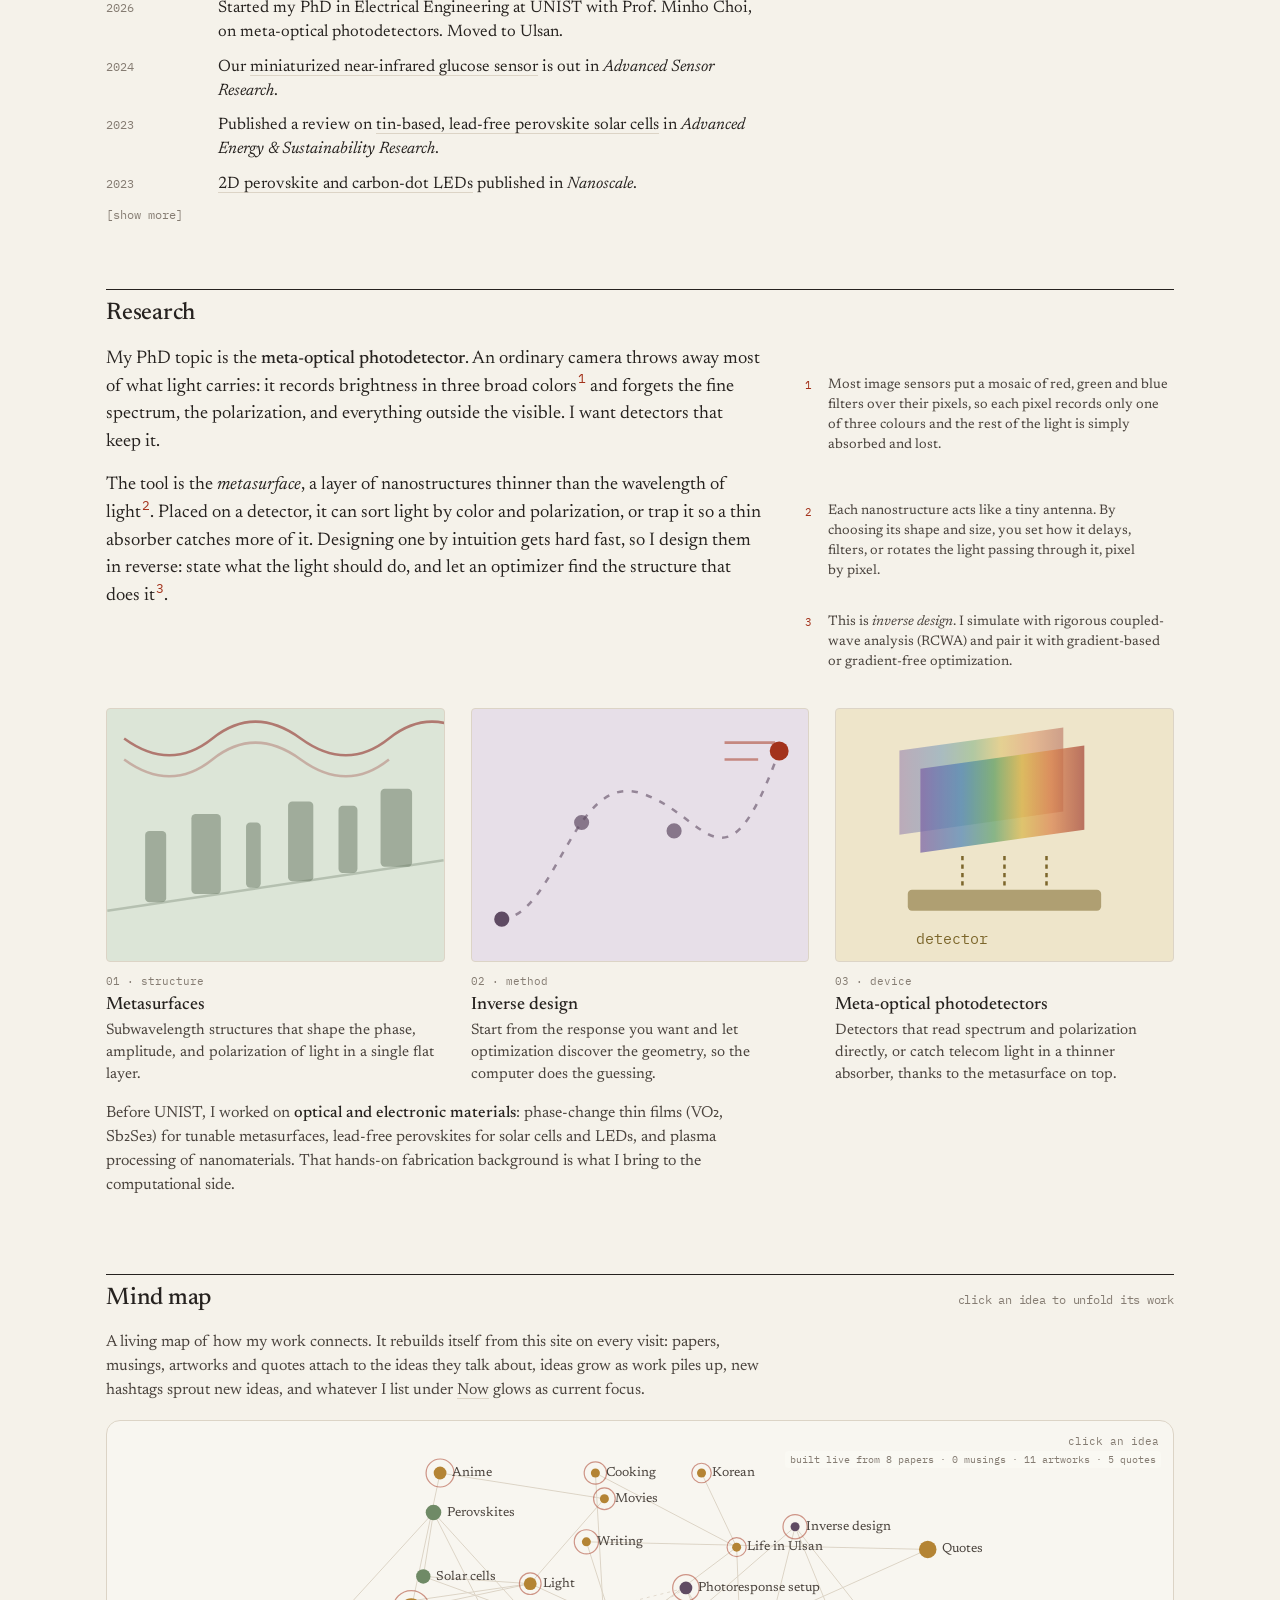
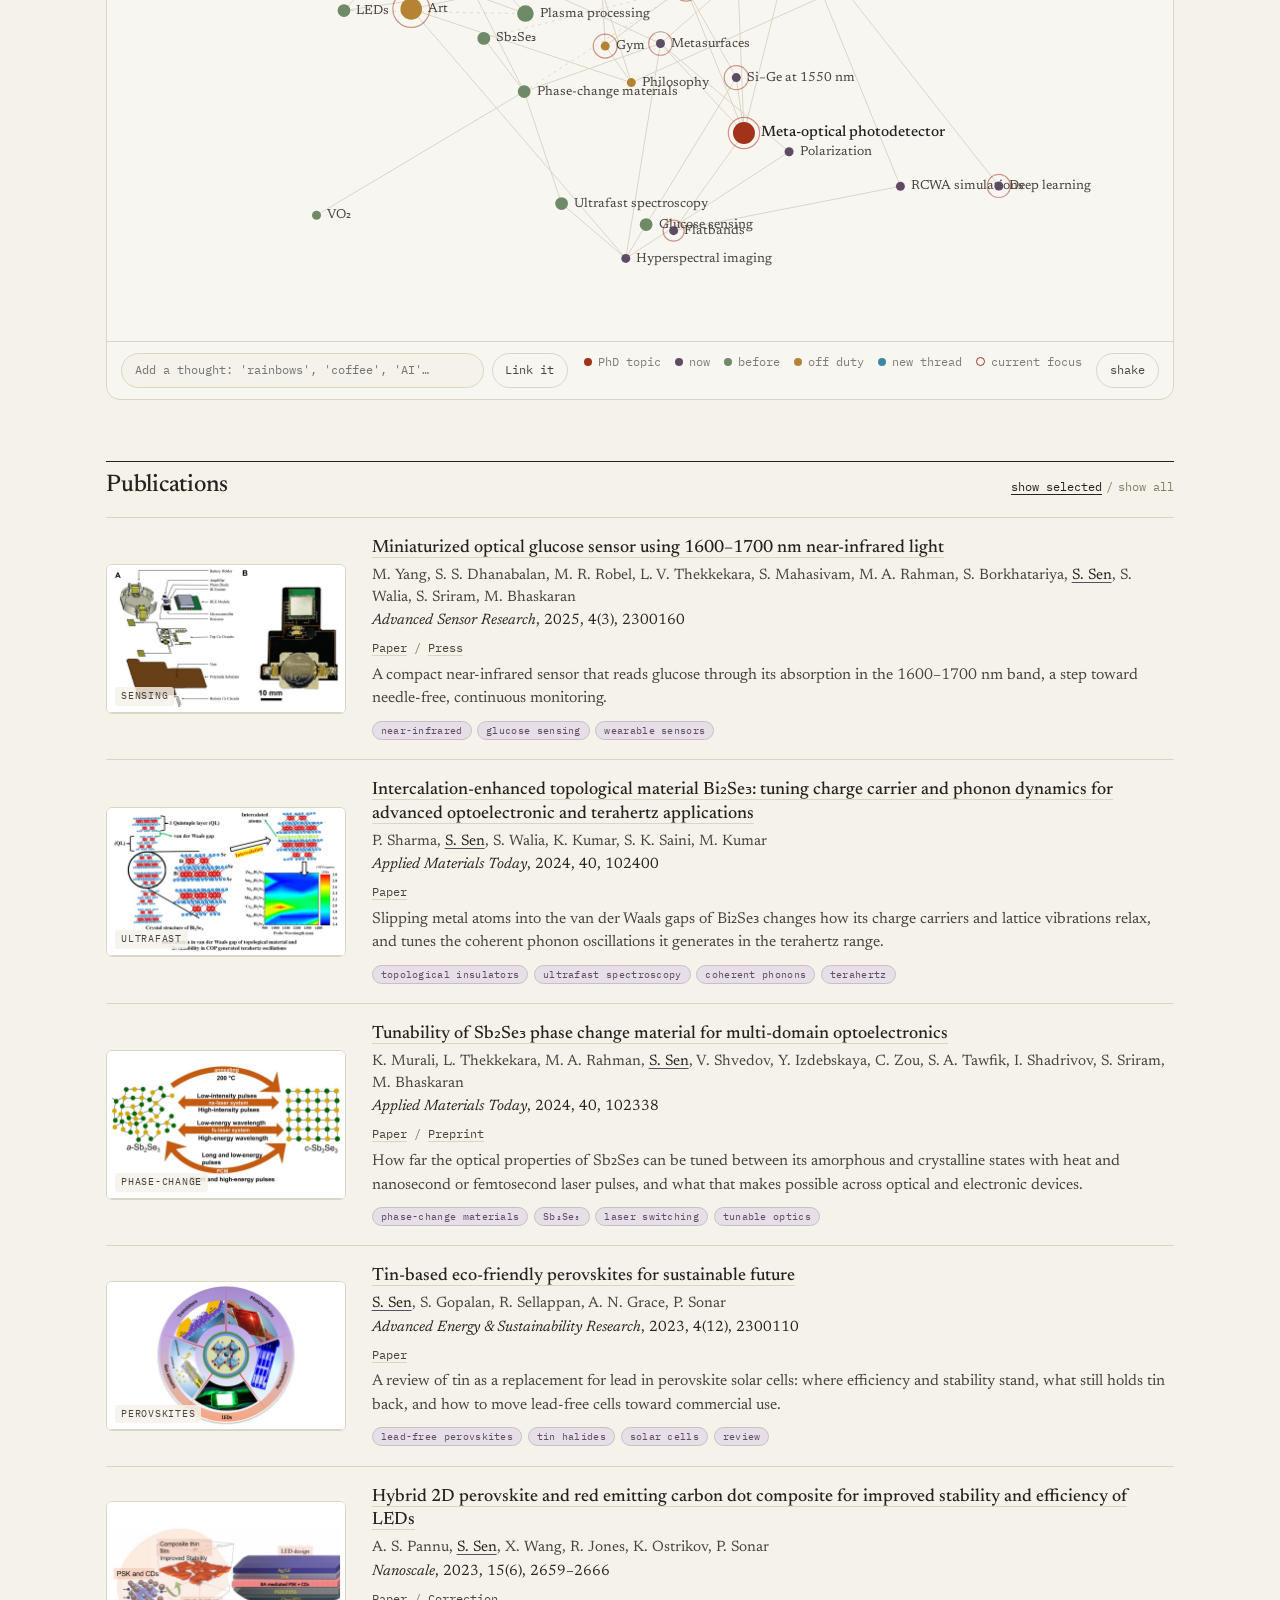
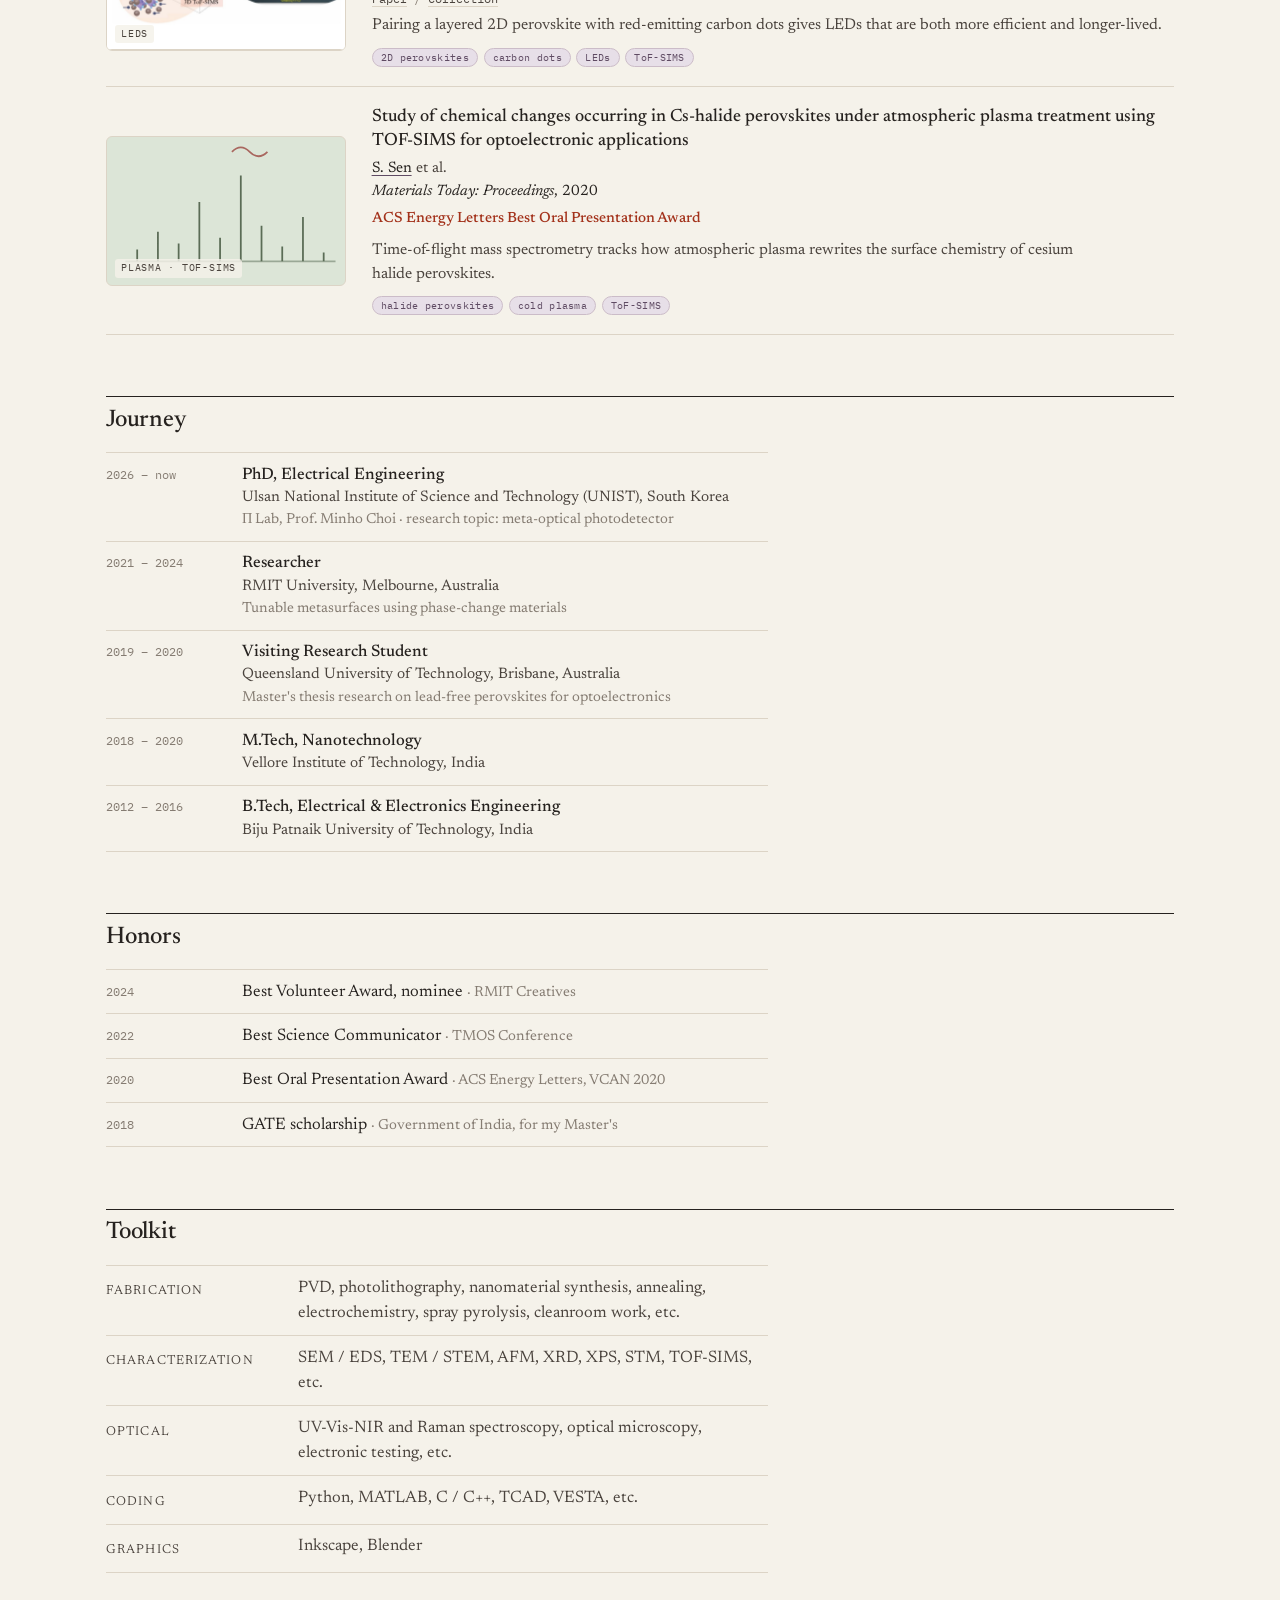
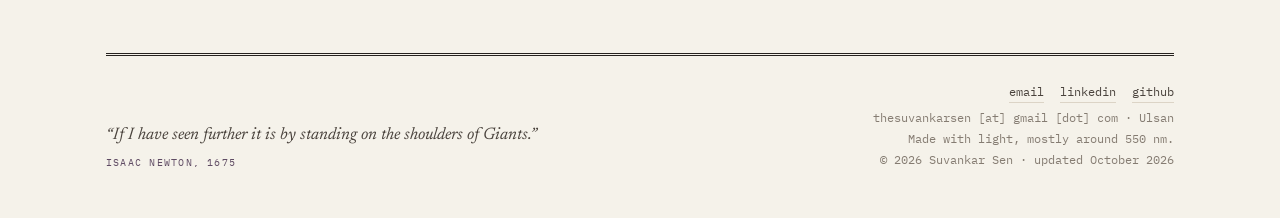
==== commit 68fd4855: "Add files via upload" ====
--- a/index.html
+++ b/index.html
@@ -79,9 +79,9 @@
     <h2>Now</h2>
     <div class="col">
       <dl class="now">
-        <div><dt>Working on</dt><dd><b>A meta-optical photodetector.</b> Deriving the band structure of flatband metasurfaces from scratch, first in 1D, then in 2D<label for="sn-flat" class="sn-toggle"></label><input type="checkbox" id="sn-flat" class="sn-check"><span class="sidenote">A <em>flatband</em> is a band whose frequency barely changes with angle. A device built on one responds the same way to light arriving from many directions, which is what you want for a detector.</span>, and using it to design a germanium detector for 1550&nbsp;nm.</dd></div>
-        <div><dt>Building</dt><dd>A time-resolved photoresponse setup for the telecom C-band, to watch detectors respond in under a nanosecond.</dd></div>
-        <div><dt>Learning</dt><dd>Korean, one Hangul block at a time, to add to English, Hindi, Bengali and Odia.</dd></div>
+        <div><dt>Working on</dt><dd><b>A meta-optical photodetector.</b> Deriving the band structure of flatband metasurfaces from scratch, first in 1D, then in 2D<label for="sn-flat" class="sn-toggle"></label><input type="checkbox" id="sn-flat" class="sn-check"><span class="sidenote">A <em>flatband</em> is a band whose frequency barely changes with angle. A device built on one responds the same way to light arriving from many directions, which is what you want for a detector.</span>, and using it to design a silicon–germanium detector for the telecom C-band (around 1550&nbsp;nm).</dd></div>
+        <div><dt>Building</dt><dd>An effective Hamiltonian for 2D flatbands, and a time-resolved photoresponse setup for the C-band, to watch detectors respond in under a nanosecond.</dd></div>
+        <div><dt>Learning</dt><dd>Deep learning and the fundamentals of AI; more photonics and mathematics; and Korean, one Hangul block at a time, to add to English, Hindi, Bengali and Odia.</dd></div>
         <div><dt>Off duty</dt><dd>Drawing and painting (see <a href="artworks.html">Artworks</a>), writing (see <a href="musings.html">Musings</a>), anime, movies, cooking and the gym.</dd></div>
       </dl>
       <p class="asof">as of October 2026</p>
@@ -447,8 +447,8 @@
   }
   typed.textContent = "";
   play(0);
-  // If the headshot is missing locally, fall back to the live copy.
-  imgs[0].addEventListener("error", function f() { this.removeEventListener("error", f); this.src = "https://suvsen.github.io/site/Profile-Pic.png"; });
+  // If the first photo fails to load, fall back to the headshot.
+  imgs[0].addEventListener("error", function f() { this.removeEventListener("error", f); this.src = "Profile-Pic.png"; });
   document.addEventListener("visibilitychange", () => { if (document.hidden) { token++; clearTimeout(timer); } else play(cur); });
 
   /* ---- News: show more ---- */
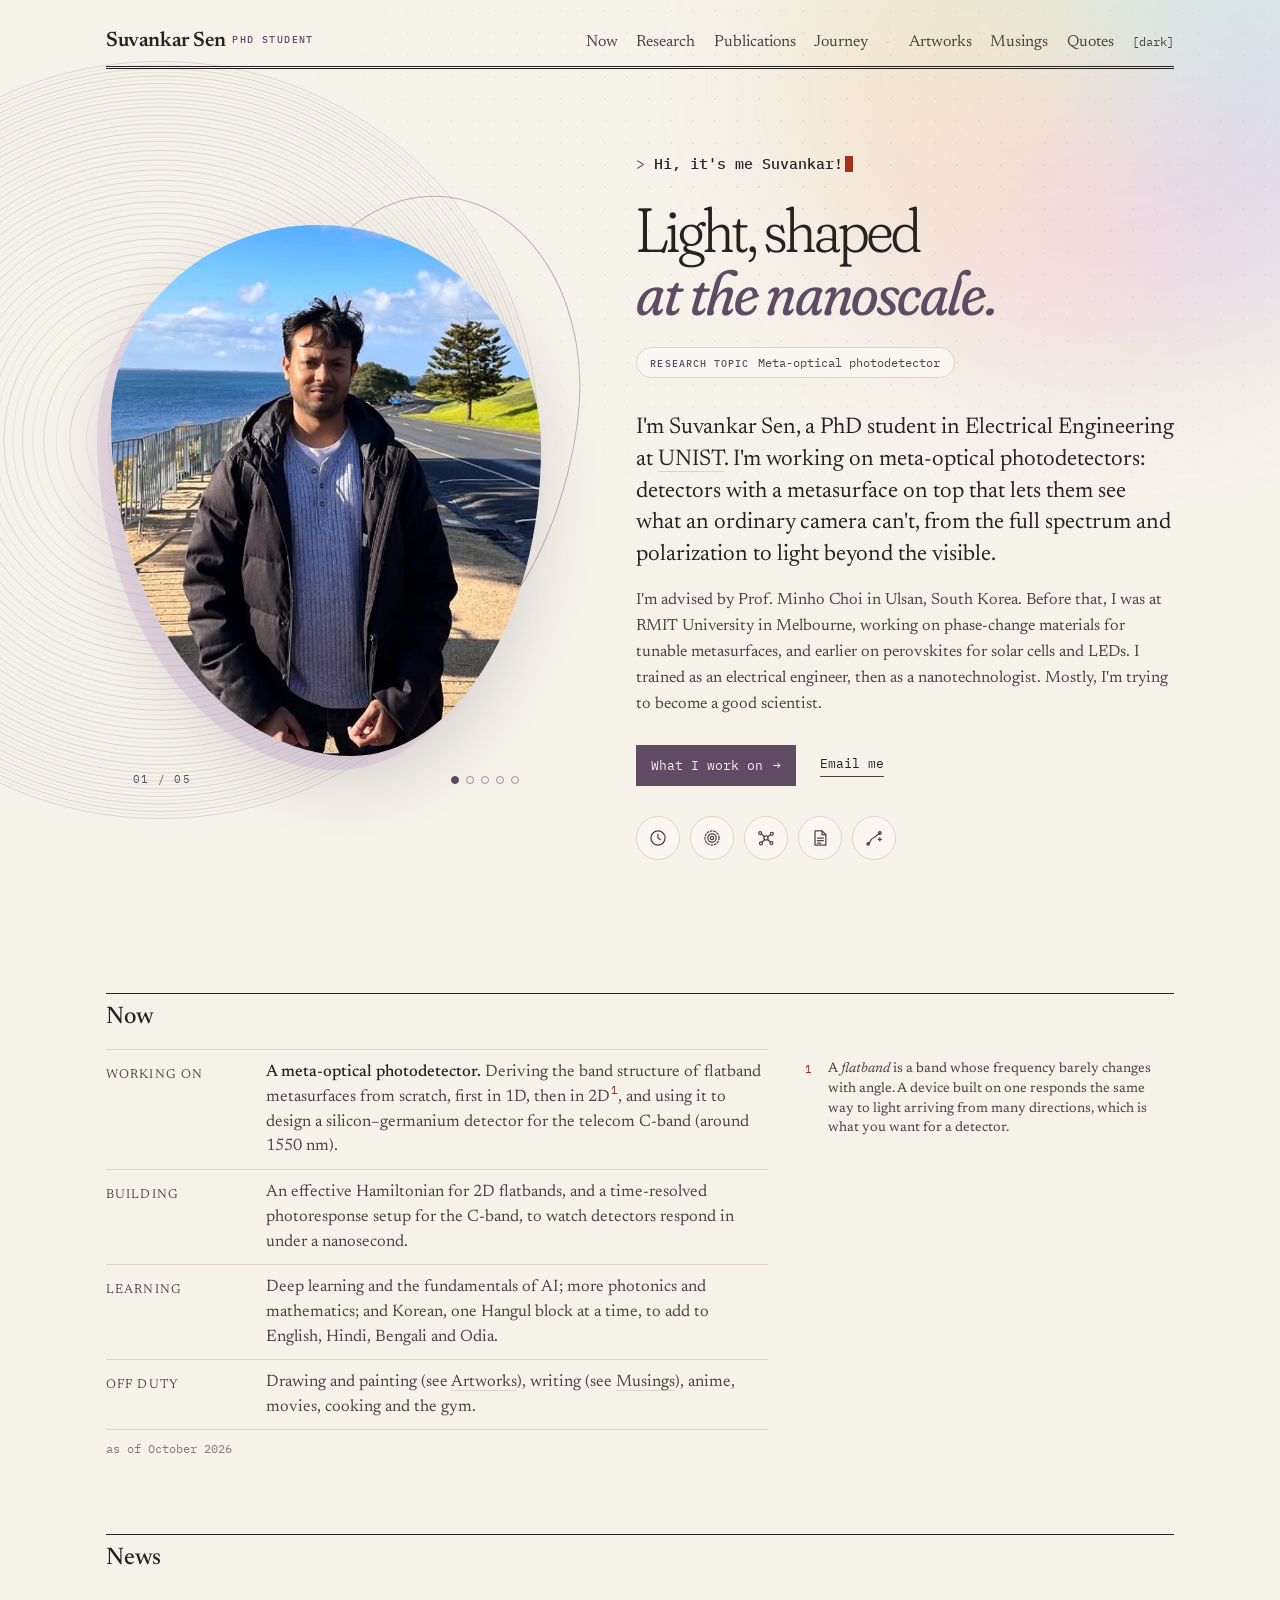
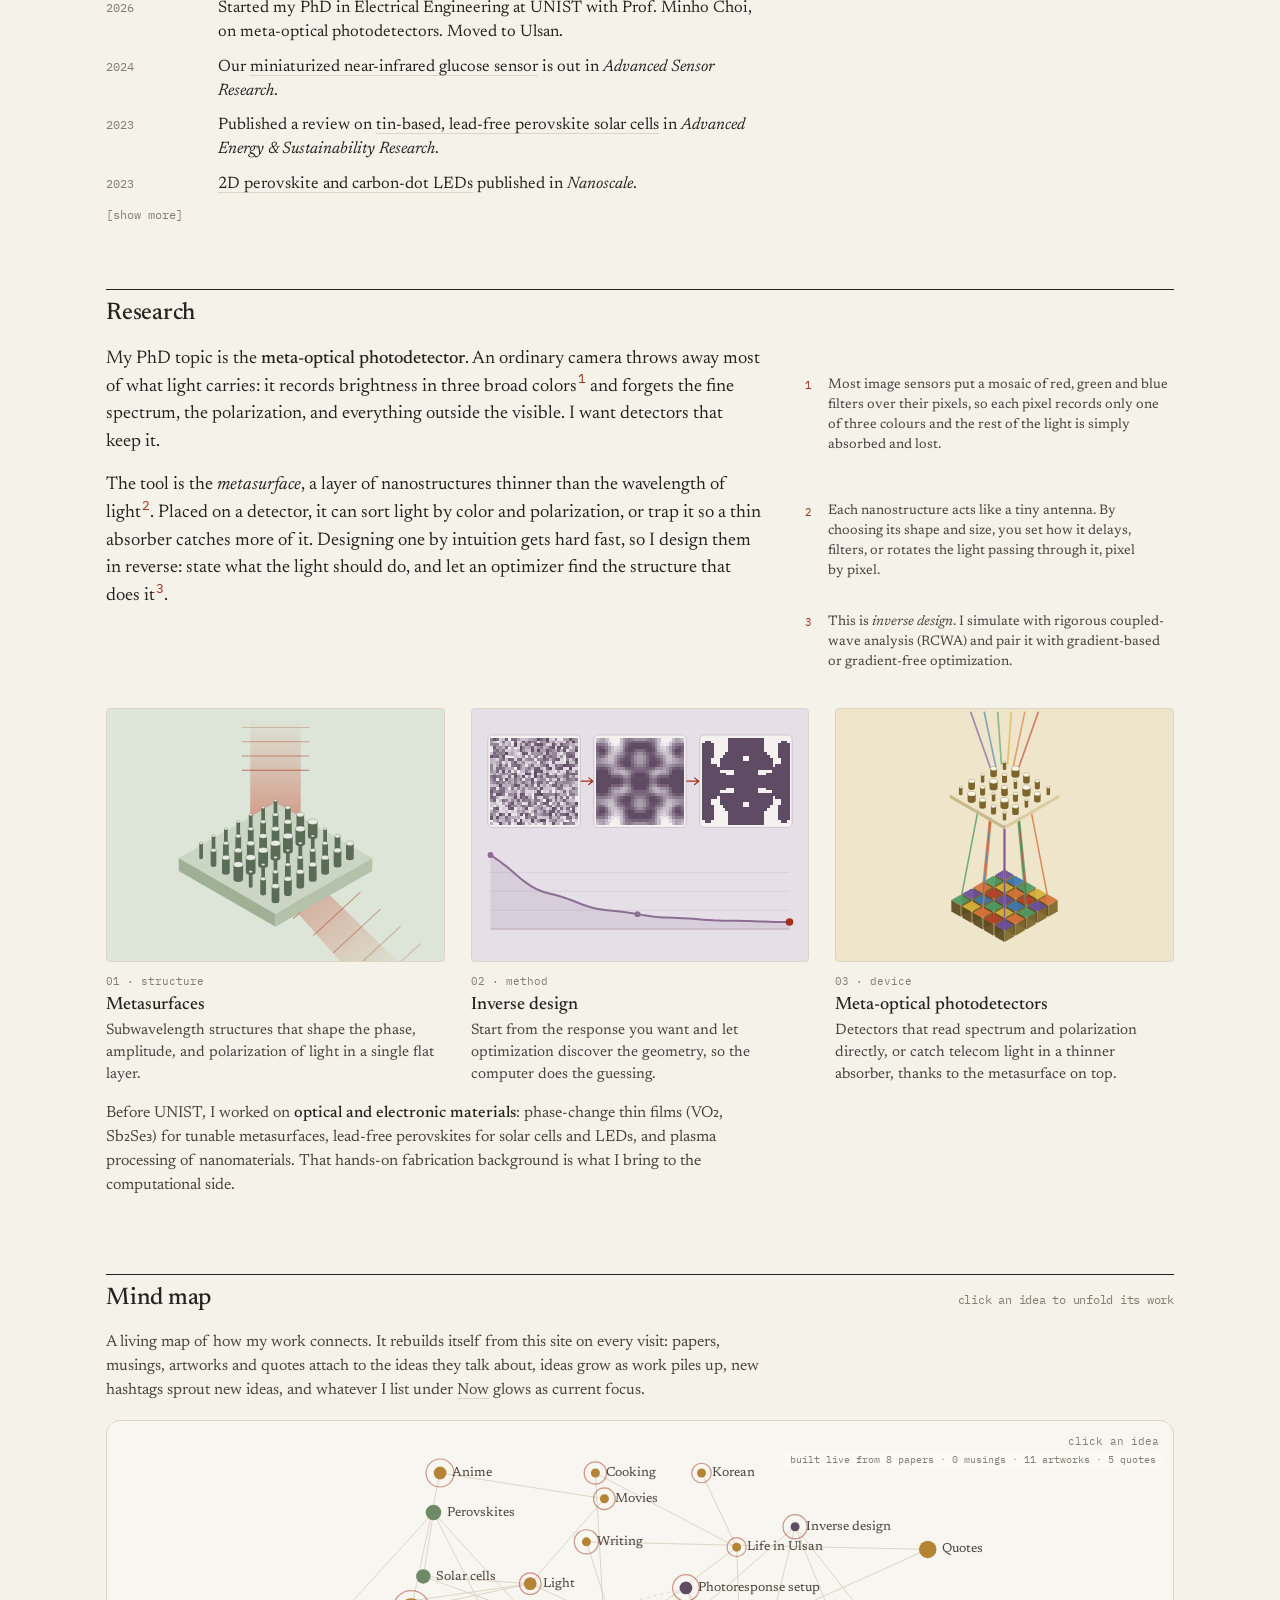
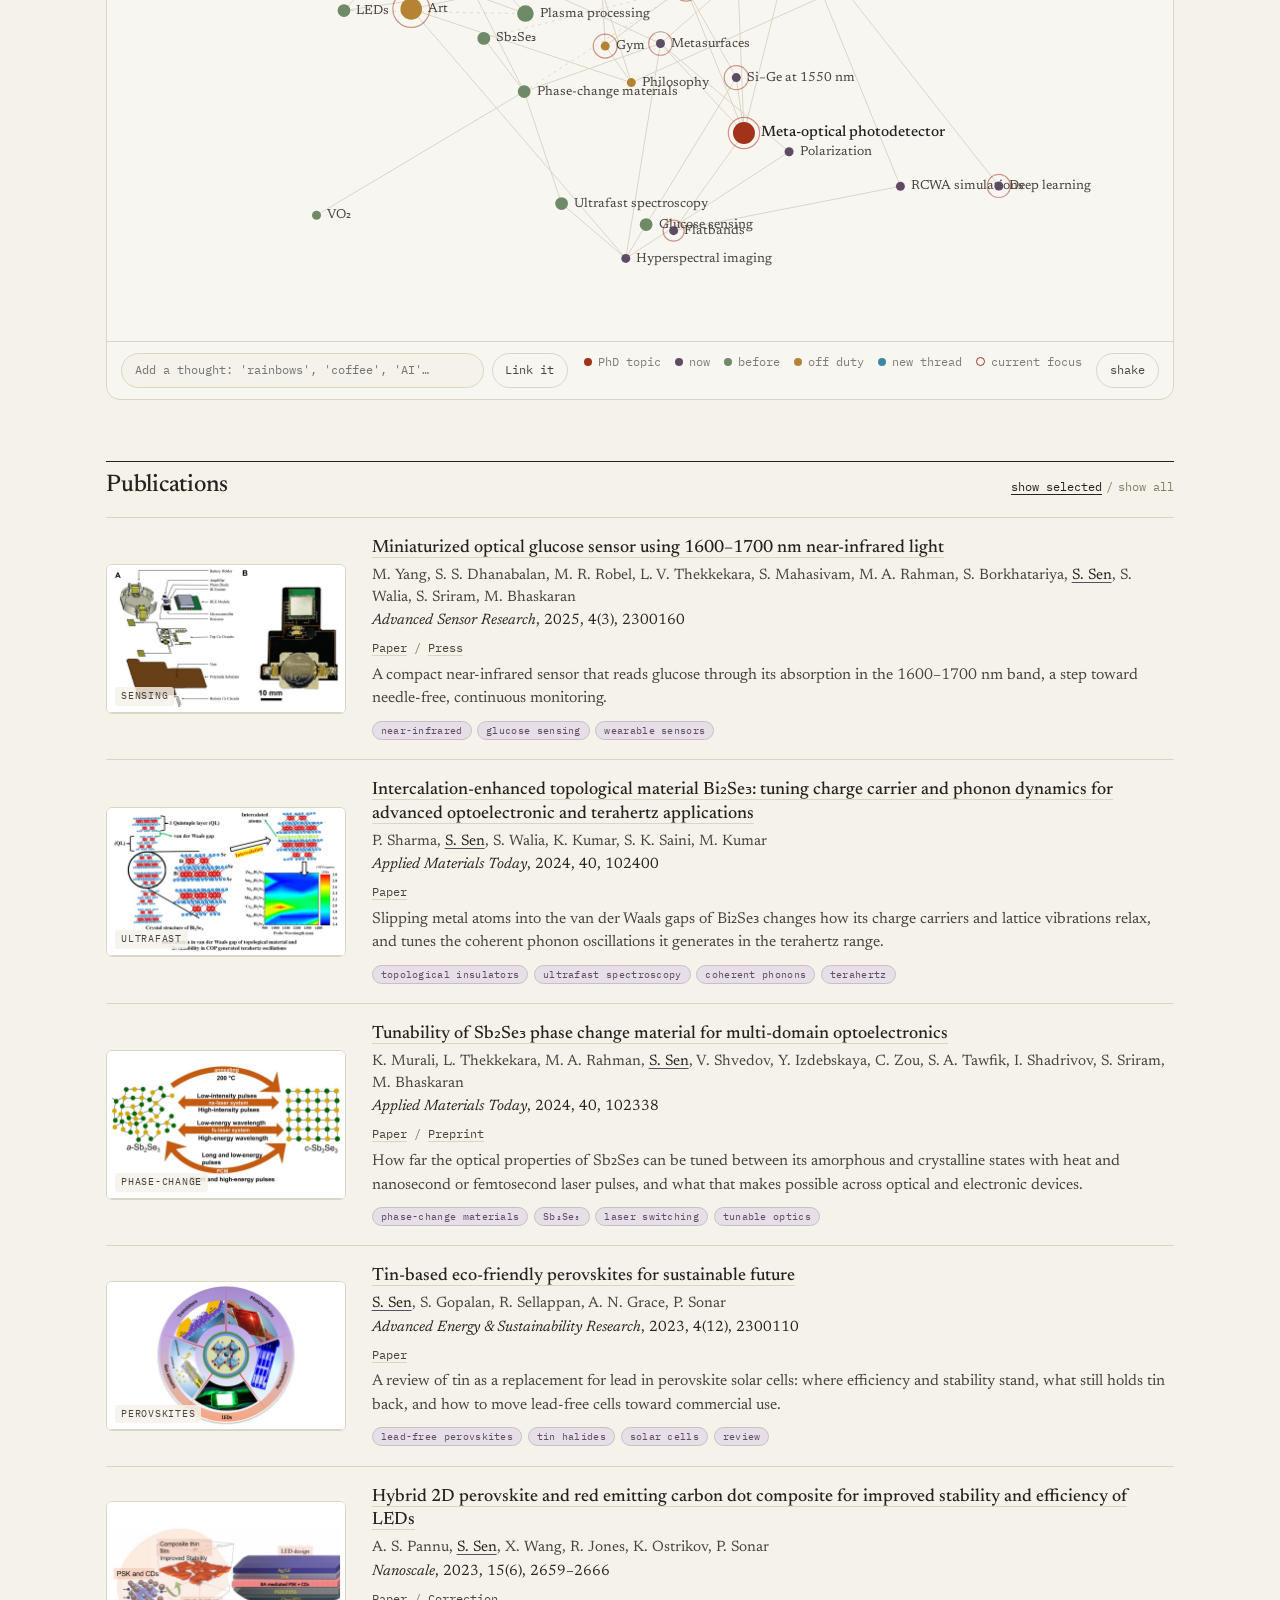
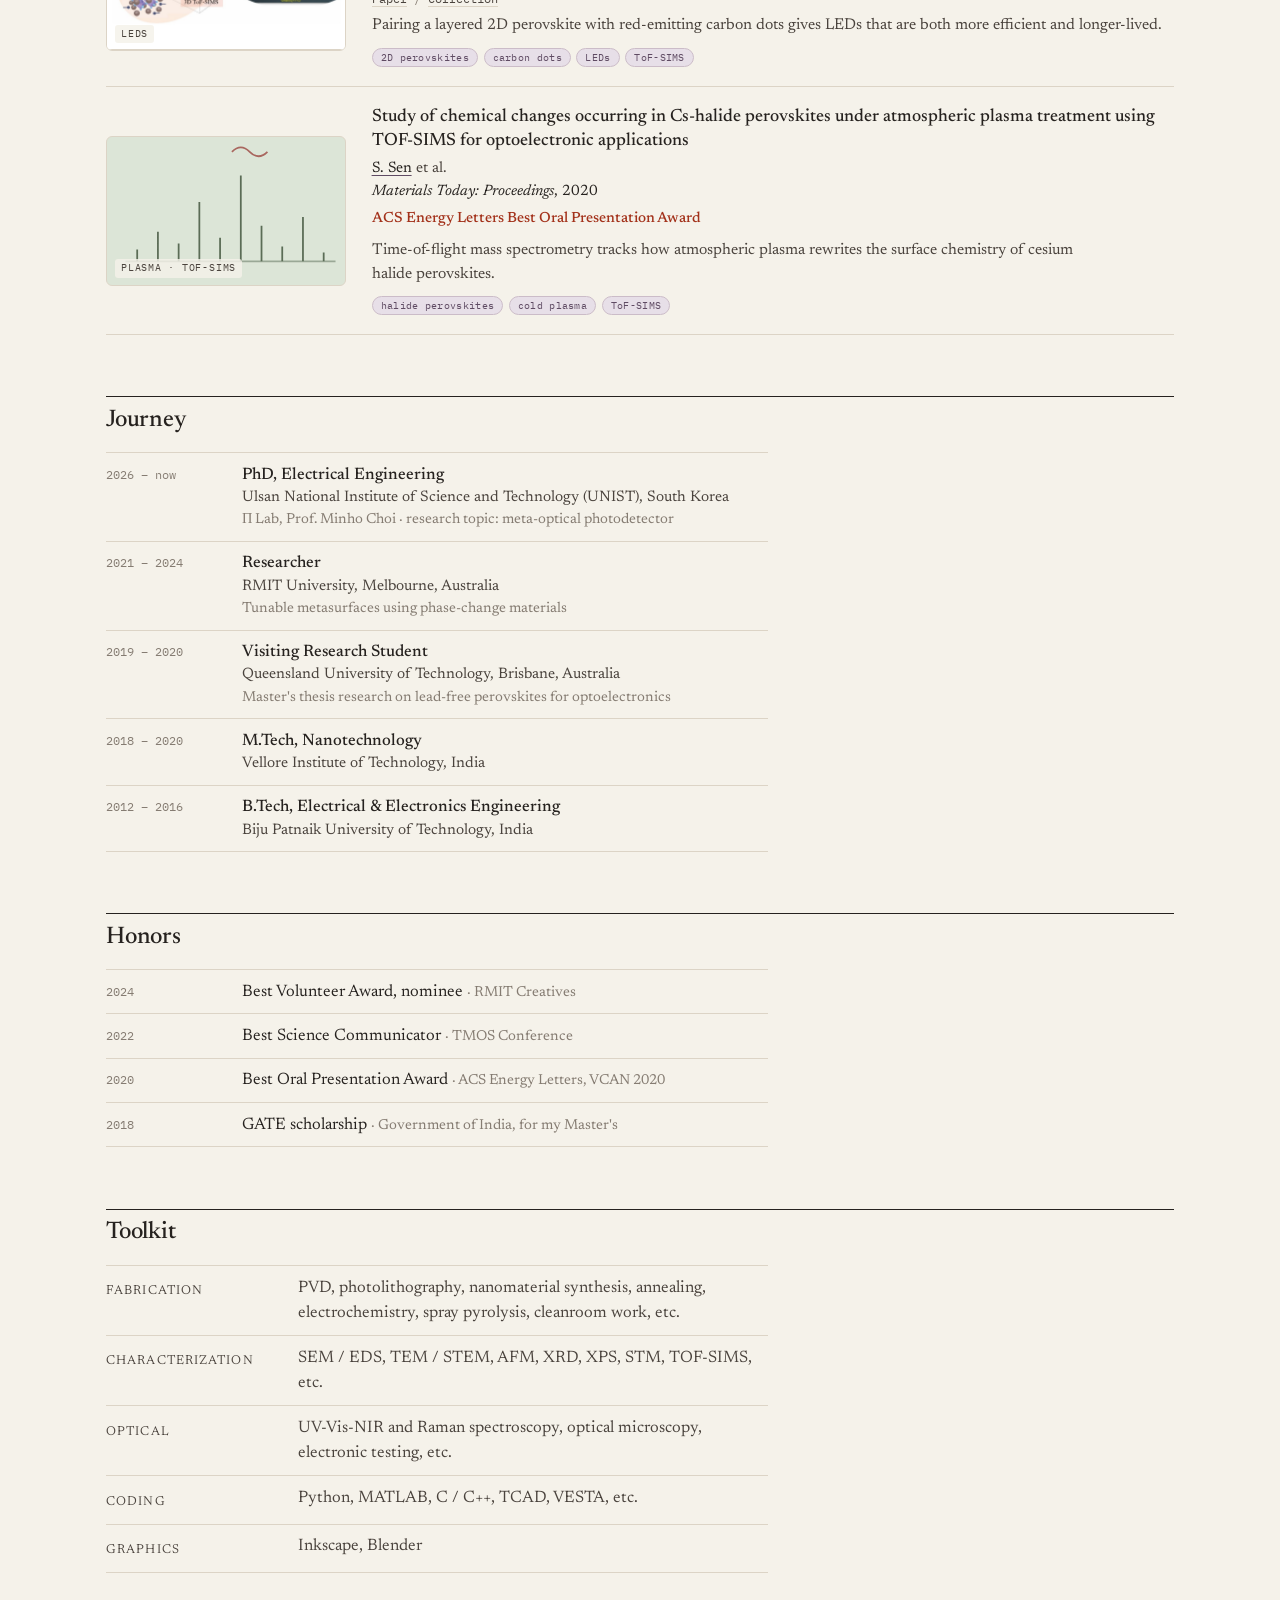
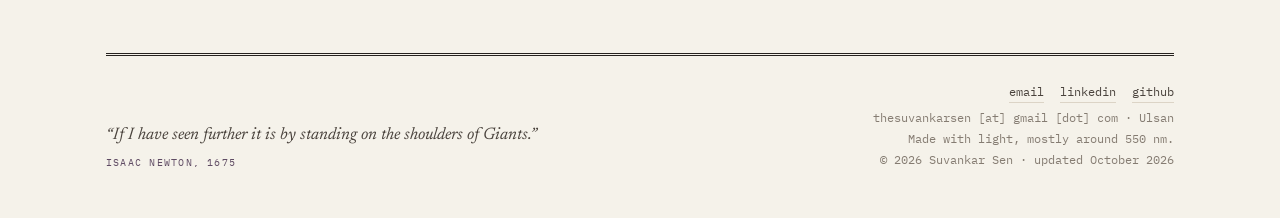
==== commit e75174d7: "Add files via upload" ====
--- a/index.html
+++ b/index.html
@@ -114,37 +114,19 @@
     <div class="grid">
       <div>
         <div class="thumb" style="background:var(--t-sage)">
-          <svg viewBox="0 0 160 120" aria-hidden="true"><g fill="none" stroke="#5b6c56" stroke-width="1.2" opacity=".85">
-            <path d="M0 96 L160 72" stroke-opacity=".35"/>
-            <g fill="#5b6c56" fill-opacity=".55" stroke="none">
-              <rect x="18" y="58" width="10" height="34" rx="2"/><rect x="40" y="50" width="14" height="38" rx="2"/><rect x="66" y="54" width="7" height="31" rx="2"/>
-              <rect x="86" y="44" width="12" height="38" rx="2"/><rect x="110" y="46" width="9" height="32" rx="2"/><rect x="130" y="38" width="15" height="37" rx="2"/>
-            </g>
-            <path d="M8 14 Q 30 30 50 14 T 92 14 T 134 14 T 176 14" stroke="#a9675f"/>
-            <path d="M8 24 Q 30 40 50 24 T 92 24 T 134 24" stroke="#a9675f" stroke-opacity=".5"/>
-          </g></svg>
+          <img src="images/research/metasurface.svg" alt="A field of nanopillars of varying size bending a beam of light" width="400" height="300" loading="lazy">
         </div>
         <div class="cap"><span class="m">01 · structure</span><div class="t">Metasurfaces</div><span class="s">Subwavelength structures that shape the phase, amplitude, and polarization of light in a single flat layer.</span></div>
       </div>
       <div>
         <div class="thumb" style="background:var(--t-plum)">
-          <svg viewBox="0 0 160 120" aria-hidden="true"><g fill="none" stroke="#5f4b63" stroke-width="1.2">
-            <path d="M14 100 C 40 98, 48 30, 80 40 S 120 92, 146 20" stroke-dasharray="3 4" opacity=".6"/>
-            <circle cx="14" cy="100" r="3" fill="#5f4b63"/><circle cx="52" cy="54" r="3" fill="#5f4b63" opacity=".7"/><circle cx="96" cy="58" r="3" fill="#5f4b63" opacity=".7"/><circle cx="146" cy="20" r="4.5" fill="#a3321b" stroke="none"/>
-            <path d="M120 16 h24 M120 24 h16" stroke="#a3321b" opacity=".5"/>
-          </g></svg>
+          <img src="images/research/inverse-design.svg" alt="A random pattern optimized into a freeform structure as the error falls" width="400" height="300" loading="lazy">
         </div>
         <div class="cap"><span class="m">02 · method</span><div class="t">Inverse design</div><span class="s">Start from the response you want and let optimization discover the geometry, so the computer does the guessing.</span></div>
       </div>
       <div>
         <div class="thumb" style="background:var(--t-sand)">
-          <svg viewBox="0 0 160 120" aria-hidden="true">
-            <defs><linearGradient id="spec" x1="0" x2="1"><stop offset="0" stop-color="#6b4fa0"/><stop offset=".25" stop-color="#3c78b4"/><stop offset=".45" stop-color="#4f9a62"/><stop offset=".62" stop-color="#d6b13a"/><stop offset=".8" stop-color="#d8743a"/><stop offset="1" stop-color="#9a2f22"/></linearGradient></defs>
-            <g opacity=".85"><rect x="30" y="10" width="78" height="40" fill="url(#spec)" opacity=".45" transform="skewY(-8) translate(0,14)"/><rect x="40" y="20" width="78" height="40" fill="url(#spec)" opacity=".75" transform="skewY(-8) translate(0,14)"/></g>
-            <rect x="34" y="86" width="92" height="10" rx="2" fill="#7c662b" opacity=".55"/>
-            <path d="M60 70 v14 M80 70 v14 M100 70 v14" stroke="#7c662b" stroke-width="1.2" stroke-dasharray="2 2"/>
-            <text x="38" y="112" font-family="IBM Plex Mono, monospace" font-size="7" fill="#7c662b">detector</text>
-          </svg>
+          <img src="images/research/detector.svg" alt="A metasurface sorting incoming light by colour onto a pixel array below" width="400" height="300" loading="lazy">
         </div>
         <div class="cap"><span class="m">03 · device</span><div class="t">Meta-optical photodetectors</div><span class="s">Detectors that read spectrum and polarization directly, or catch telecom light in a thinner absorber, thanks to the metasurface on top.</span></div>
       </div>
--- a/style.css
+++ b/style.css
@@ -204,7 +204,7 @@
 /* research cards */
 .grid { display: grid; grid-template-columns: repeat(3, minmax(0, 1fr)); gap: 1.6rem; margin: 1.4rem 0 .4rem; }
 .thumb { aspect-ratio: 4 / 3; border: 1px solid var(--hair); overflow: hidden; border-radius: 4px; }
-.thumb svg { width: 100%; height: 100%; display: block; }
+.thumb svg, .thumb img { width: 100%; height: 100%; display: block; object-fit: contain; }
 .grid .cap { margin-top: .65rem; }
 .grid .m { display: block; font-family: var(--mono); font-size: .7rem; color: var(--grey); margin-bottom: .25rem; }
 .grid .t { font-size: 1.12rem; font-weight: 500; line-height: 1.3; }
